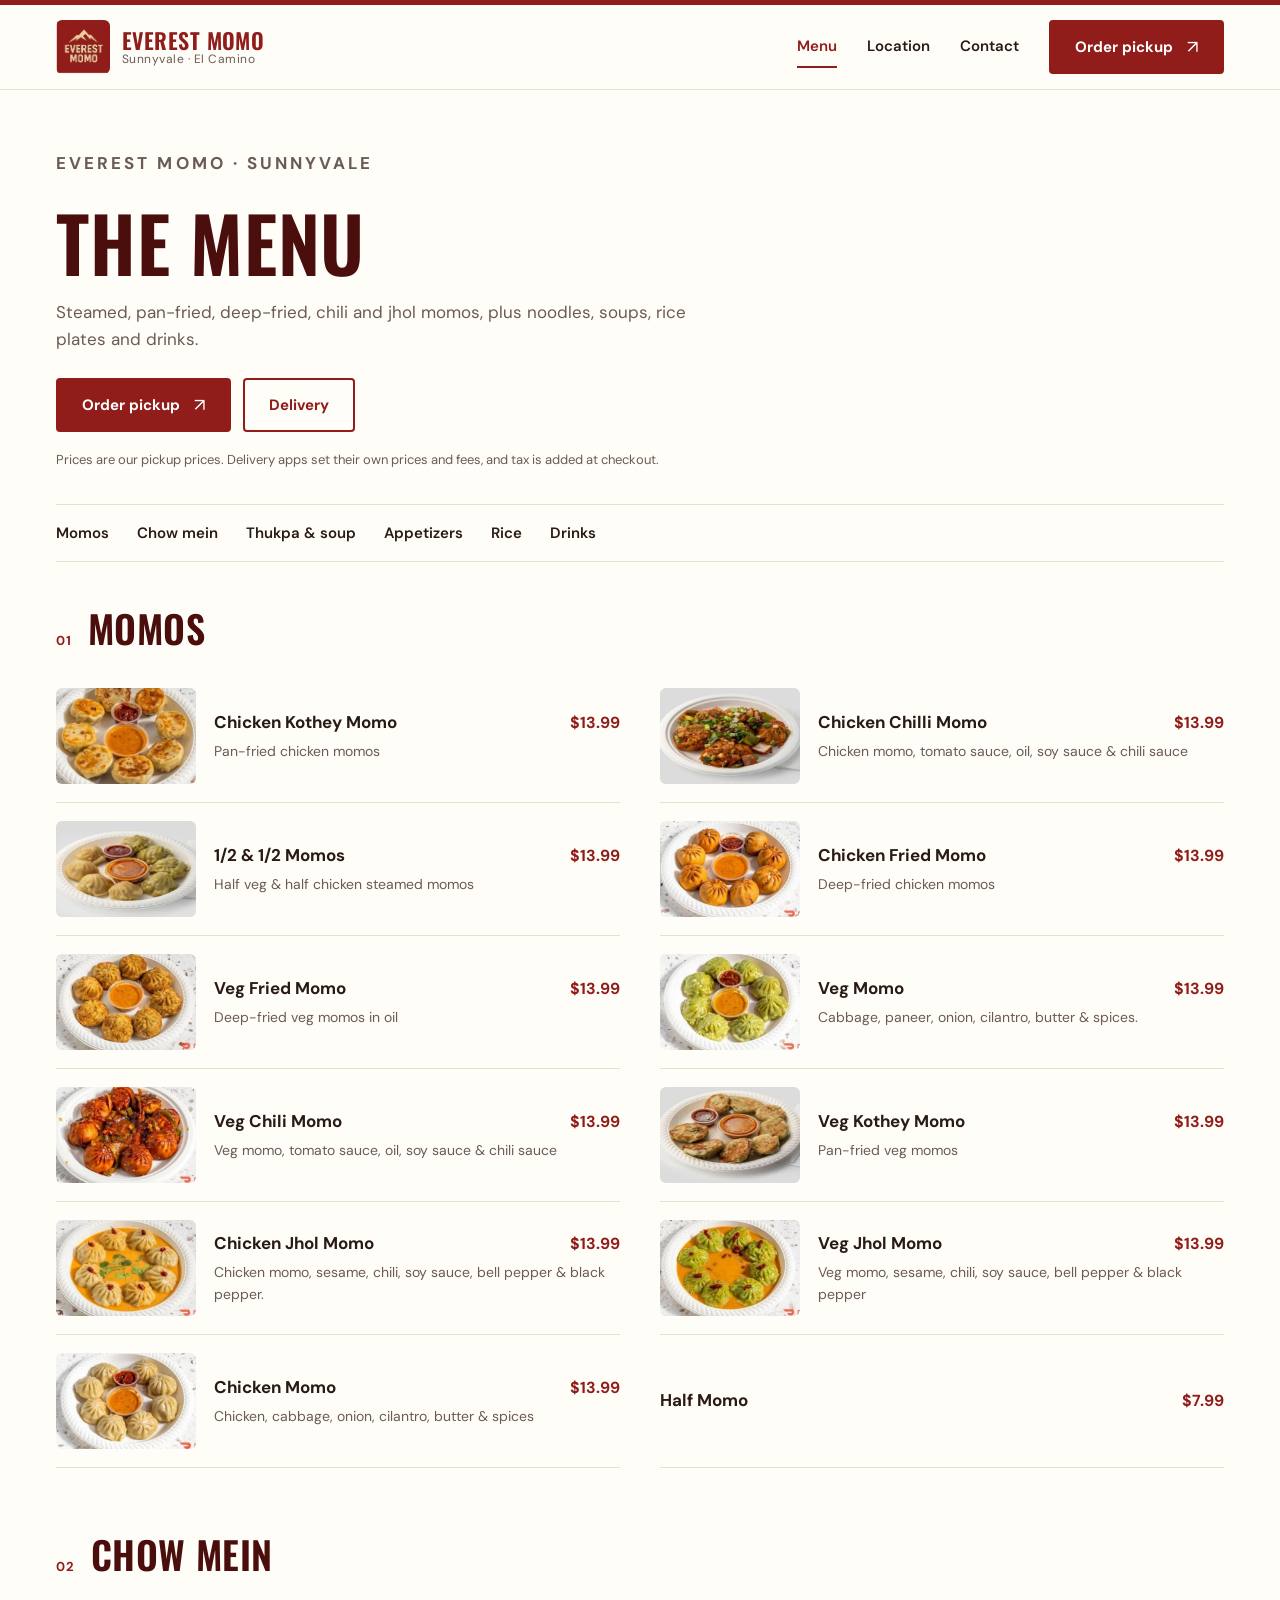
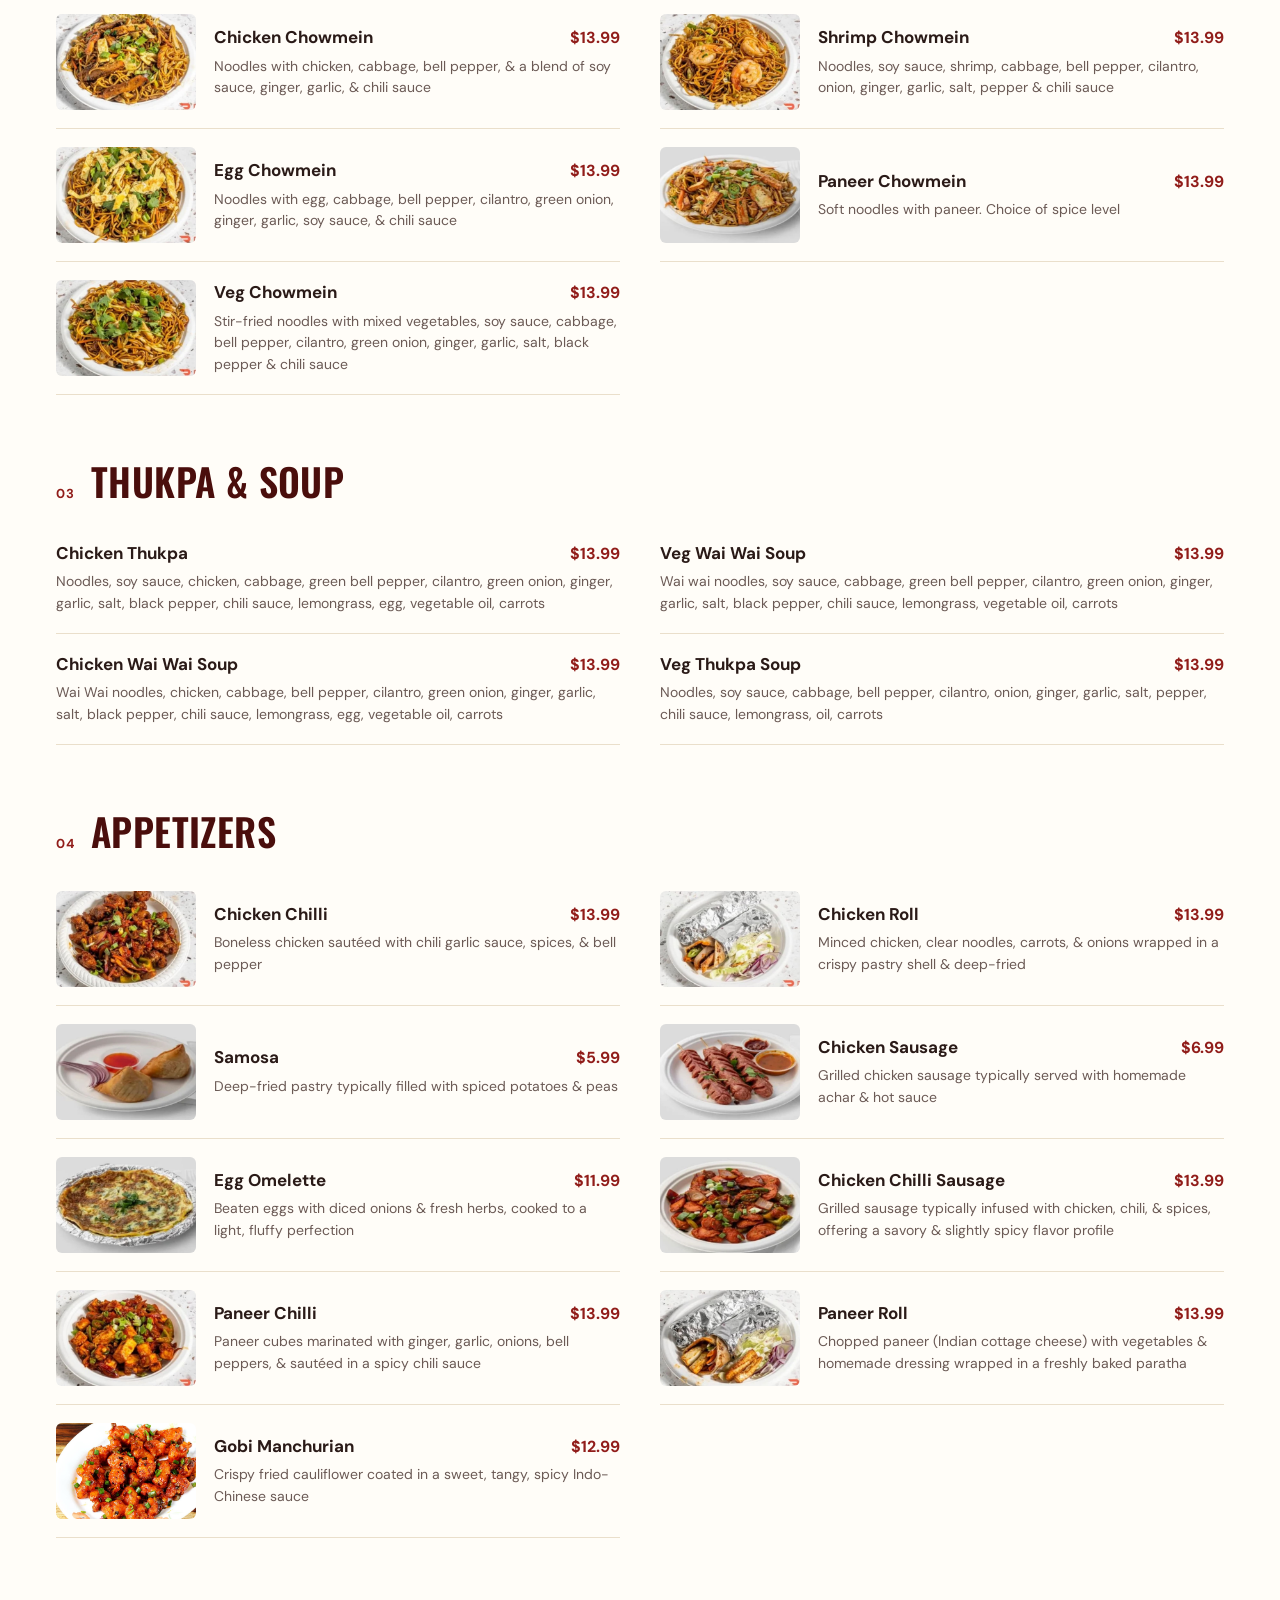
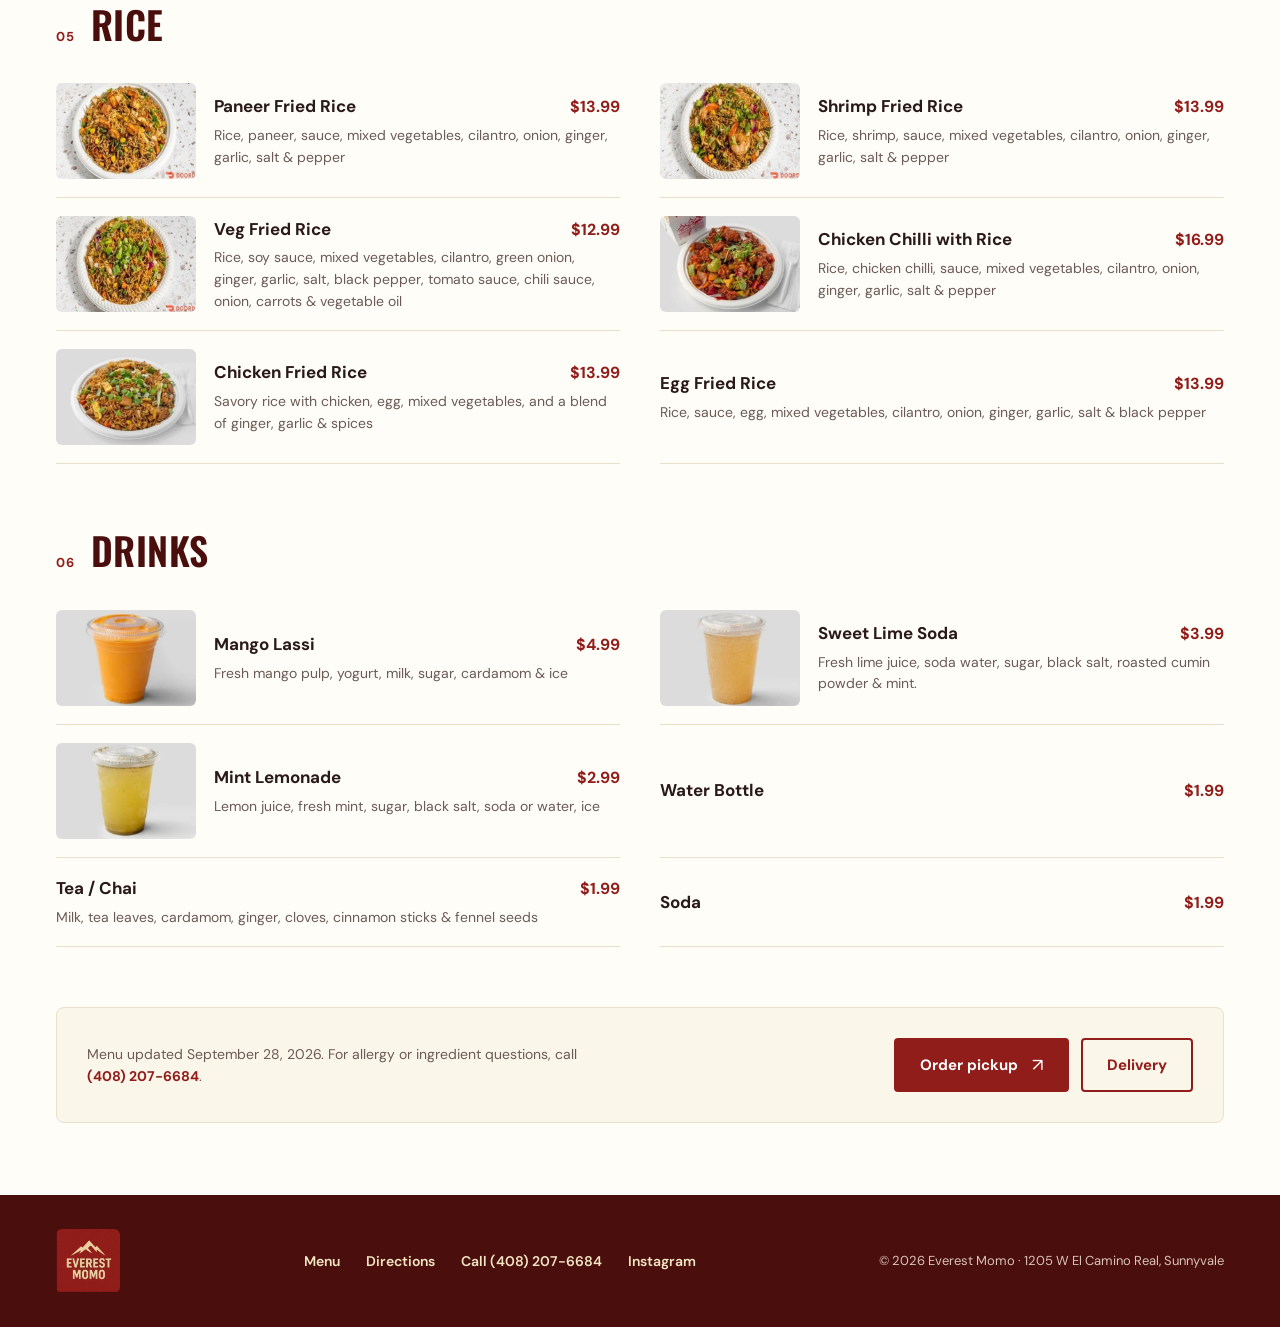
==== menu/index.html @ 026a1ffa "Everest Momo El Camino site preview Co-Authored-By: Claude Opus 5.5 <noreply@anthropic.com>" ====
<!DOCTYPE html><html lang="en"><head><meta charset="utf-8"><meta name="viewport" content="width=device-width, initial-scale=1">
<title>Menu | Everest Momo, Sunnyvale</title><meta name="description" content="Full Everest Momo menu with prices: momos, chow mein, thukpa, appetizers, rice plates and drinks. Order pickup online from our Sunnyvale food truck."><meta name="theme-color" content="#911d1a">
<link rel="icon" href="../assets/logo.png" type="image/png"><link rel="apple-touch-icon" href="../assets/logo.png">
<link rel="preconnect" href="https://fonts.googleapis.com"><link rel="preconnect" href="https://fonts.gstatic.com" crossorigin>
<link rel="stylesheet" href="https://fonts.googleapis.com/css2?family=DM+Sans:opsz,wght@9..40,400;9..40,500;9..40,600;9..40,700&family=Oswald:wght@500;600&display=swap">
<link rel="stylesheet" href="../styles.css">
<meta property="og:title" content="Menu | Everest Momo, Sunnyvale"><meta property="og:description" content="Full Everest Momo menu with prices: momos, chow mein, thukpa, appetizers, rice plates and drinks. Order pickup online from our Sunnyvale food truck."><meta property="og:type" content="website">
<script type="application/ld+json">{"@context": "https://schema.org", "@type": "Restaurant", "name": "Everest Momo", "image": "assets/truck.jpg", "logo": "assets/logo.png", "telephone": "+1-408-207-6684", "servesCuisine": ["Nepalese", "Indo-Chinese", "Indian"], "priceRange": "$10–20", "address": {"@type": "PostalAddress", "streetAddress": "1205 W El Camino Real", "addressLocality": "Sunnyvale", "addressRegion": "CA", "postalCode": "94087", "addressCountry": "US"}, "geo": {"@type": "GeoCoordinates", "latitude": 37.374473, "longitude": -122.0564154}, "openingHoursSpecification": {"@type": "OpeningHoursSpecification", "dayOfWeek": ["Monday", "Tuesday", "Wednesday", "Thursday", "Friday", "Saturday", "Sunday"], "opens": "11:30", "closes": "22:00"}, "hasMenu": "menu/", "sameAs": ["https://www.instagram.com/everestmomo1909/"], "potentialAction": {"@type": "OrderAction", "target": "https://o.spoton.com/BL-8ED3-028B-2F84", "deliveryMethod": "http://purl.org/goodrelations/v1#DeliveryModePickUp"}}</script></head>
<body><a class="skip-link" href="#main">Skip to content</a>
<header class="site-header"><div class="shell header-inner">
  <a class="brand" href="../index.html" aria-label="Everest Momo home"><img src="../assets/logo.png" alt="Everest Momo" width="230" height="230"><span class="brand-text"><strong>Everest Momo</strong><span>Sunnyvale · El Camino</span></span></a>
  <nav class="nav" aria-label="Main navigation">
    <a href="../menu/index.html" aria-current="page">Menu</a>
    <a class="nav-optional" href="../index.html#visit">Location</a>
    <a class="nav-optional" href="../index.html#contact">Contact</a>
    <a class="button header-order" href="https://o.spoton.com/BL-8ED3-028B-2F84" target="_blank" rel="noopener noreferrer">Order pickup<span class="arrow" aria-hidden="true">↗</span></a>
  </nav>
</div></header><main id="main" class="shell">
  <section class="menu-intro"><p class="eyebrow">Everest Momo · Sunnyvale</p><h1>The menu</h1>
    <p>Steamed, pan-fried, deep-fried, chili and jhol momos, plus noodles, soups, rice plates and drinks.</p>
    <div class="actions"><a class="button " href="https://o.spoton.com/BL-8ED3-028B-2F84" target="_blank" rel="noopener noreferrer">Order pickup<span class="arrow" aria-hidden="true">↗</span></a><button class="button button-outline" type="button" data-delivery aria-haspopup="dialog">Delivery</button></div>
    <p class="menu-pricing-note">Prices are our pickup prices. Delivery apps set their own prices and fees, and tax is added at checkout.</p></section>
  <nav class="menu-jump" aria-label="Menu categories"><a href="#momos">Momos</a><a href="#noodles">Chow mein</a><a href="#soups">Thukpa & soup</a><a href="#appetizers">Appetizers</a><a href="#rice">Rice</a><a href="#drinks">Drinks</a></nav>
  <section class="menu-section" id="momos" aria-labelledby="h-momos"><div class="menu-section-header"><span>01</span><h2 id="h-momos">Momos</h2></div><div class="menu-items"><article class="menu-item"><img class="menu-item-photo" src="../assets/menu/chicken-kothey-momo.jpg" alt="Chicken Kothey Momo" width="1000" height="600" loading="lazy"><div class="menu-item-copy"><div class="menu-item-top"><h3>Chicken Kothey Momo</h3><span class="menu-price">$13.99</span></div><p>Pan-fried chicken momos</p></div></article><article class="menu-item"><img class="menu-item-photo" src="../assets/menu/chicken-chilli-momo.jpg" alt="Chicken Chilli Momo" width="1000" height="600" loading="lazy"><div class="menu-item-copy"><div class="menu-item-top"><h3>Chicken Chilli Momo</h3><span class="menu-price">$13.99</span></div><p>Chicken momo, tomato sauce, oil, soy sauce &amp; chili sauce</p></div></article><article class="menu-item"><img class="menu-item-photo" src="../assets/menu/half-and-half-momos.jpg" alt="1/2 &amp; 1/2 Momos" width="1000" height="600" loading="lazy"><div class="menu-item-copy"><div class="menu-item-top"><h3>1/2 &amp; 1/2 Momos</h3><span class="menu-price">$13.99</span></div><p>Half veg &amp; half chicken steamed momos</p></div></article><article class="menu-item"><img class="menu-item-photo" src="../assets/menu/chicken-fried-momo.jpg" alt="Chicken Fried Momo" width="1000" height="600" loading="lazy"><div class="menu-item-copy"><div class="menu-item-top"><h3>Chicken Fried Momo</h3><span class="menu-price">$13.99</span></div><p>Deep-fried chicken momos</p></div></article><article class="menu-item"><img class="menu-item-photo" src="../assets/menu/veg-fried-momo.jpg" alt="Veg Fried Momo" width="1000" height="600" loading="lazy"><div class="menu-item-copy"><div class="menu-item-top"><h3>Veg Fried Momo</h3><span class="menu-price">$13.99</span></div><p>Deep-fried veg momos in oil</p></div></article><article class="menu-item"><img class="menu-item-photo" src="../assets/menu/veg-momo.jpg" alt="Veg Momo" width="1000" height="600" loading="lazy"><div class="menu-item-copy"><div class="menu-item-top"><h3>Veg Momo</h3><span class="menu-price">$13.99</span></div><p>Cabbage, paneer, onion, cilantro, butter &amp; spices.</p></div></article><article class="menu-item"><img class="menu-item-photo" src="../assets/menu/veg-chili-momo.jpg" alt="Veg Chili Momo" width="1000" height="600" loading="lazy"><div class="menu-item-copy"><div class="menu-item-top"><h3>Veg Chili Momo</h3><span class="menu-price">$13.99</span></div><p>Veg momo, tomato sauce, oil, soy sauce &amp; chili sauce</p></div></article><article class="menu-item"><img class="menu-item-photo" src="../assets/menu/veg-kothey-momo.jpg" alt="Veg Kothey Momo" width="1000" height="600" loading="lazy"><div class="menu-item-copy"><div class="menu-item-top"><h3>Veg Kothey Momo</h3><span class="menu-price">$13.99</span></div><p>Pan-fried veg momos</p></div></article><article class="menu-item"><img class="menu-item-photo" src="../assets/menu/chicken-jhol-momo.jpg" alt="Chicken Jhol Momo" width="1000" height="600" loading="lazy"><div class="menu-item-copy"><div class="menu-item-top"><h3>Chicken Jhol Momo</h3><span class="menu-price">$13.99</span></div><p>Chicken momo, sesame, chili, soy sauce, bell pepper &amp; black pepper.</p></div></article><article class="menu-item"><img class="menu-item-photo" src="../assets/menu/veg-jhol-momo.jpg" alt="Veg Jhol Momo" width="1000" height="600" loading="lazy"><div class="menu-item-copy"><div class="menu-item-top"><h3>Veg Jhol Momo</h3><span class="menu-price">$13.99</span></div><p>Veg momo, sesame, chili, soy sauce, bell pepper &amp; black pepper</p></div></article><article class="menu-item"><img class="menu-item-photo" src="../assets/menu/chicken-momo.jpg" alt="Chicken Momo" width="1000" height="600" loading="lazy"><div class="menu-item-copy"><div class="menu-item-top"><h3>Chicken Momo</h3><span class="menu-price">$13.99</span></div><p>Chicken, cabbage, onion, cilantro, butter &amp; spices</p></div></article><article class="menu-item no-photo"><div class="menu-item-copy"><div class="menu-item-top"><h3>Half Momo</h3><span class="menu-price">$7.99</span></div></div></article></div></section><section class="menu-section" id="noodles" aria-labelledby="h-noodles"><div class="menu-section-header"><span>02</span><h2 id="h-noodles">Chow mein</h2></div><div class="menu-items"><article class="menu-item"><img class="menu-item-photo" src="../assets/menu/chicken-chowmein.jpg" alt="Chicken Chowmein" width="1000" height="600" loading="lazy"><div class="menu-item-copy"><div class="menu-item-top"><h3>Chicken Chowmein</h3><span class="menu-price">$13.99</span></div><p>Noodles with chicken, cabbage, bell pepper, &amp; a blend of soy sauce, ginger, garlic, &amp; chili sauce</p></div></article><article class="menu-item"><img class="menu-item-photo" src="../assets/menu/shrimp-chowmein.jpg" alt="Shrimp Chowmein" width="1000" height="600" loading="lazy"><div class="menu-item-copy"><div class="menu-item-top"><h3>Shrimp Chowmein</h3><span class="menu-price">$13.99</span></div><p>Noodles, soy sauce, shrimp, cabbage, bell pepper, cilantro, onion, ginger, garlic, salt, pepper &amp; chili sauce</p></div></article><article class="menu-item"><img class="menu-item-photo" src="../assets/menu/egg-chowmein.jpg" alt="Egg Chowmein" width="1000" height="600" loading="lazy"><div class="menu-item-copy"><div class="menu-item-top"><h3>Egg Chowmein</h3><span class="menu-price">$13.99</span></div><p>Noodles with egg, cabbage, bell pepper, cilantro, green onion, ginger, garlic, soy sauce, &amp; chili sauce</p></div></article><article class="menu-item"><img class="menu-item-photo" src="../assets/menu/paneer-chowmein.jpg" alt="Paneer Chowmein" width="1000" height="600" loading="lazy"><div class="menu-item-copy"><div class="menu-item-top"><h3>Paneer Chowmein</h3><span class="menu-price">$13.99</span></div><p>Soft noodles with paneer. Choice of spice level</p></div></article><article class="menu-item"><img class="menu-item-photo" src="../assets/menu/veg-chowmein.jpg" alt="Veg Chowmein" width="1000" height="600" loading="lazy"><div class="menu-item-copy"><div class="menu-item-top"><h3>Veg Chowmein</h3><span class="menu-price">$13.99</span></div><p>Stir-fried noodles with mixed vegetables, soy sauce, cabbage, bell pepper, cilantro, green onion, ginger, garlic, salt, black pepper &amp; chili sauce</p></div></article></div></section><section class="menu-section" id="soups" aria-labelledby="h-soups"><div class="menu-section-header"><span>03</span><h2 id="h-soups">Thukpa & soup</h2></div><div class="menu-items"><article class="menu-item no-photo"><div class="menu-item-copy"><div class="menu-item-top"><h3>Chicken Thukpa</h3><span class="menu-price">$13.99</span></div><p>Noodles, soy sauce, chicken, cabbage, green bell pepper, cilantro, green onion, ginger, garlic, salt, black pepper, chili sauce, lemongrass, egg, vegetable oil, carrots</p></div></article><article class="menu-item no-photo"><div class="menu-item-copy"><div class="menu-item-top"><h3>Veg Wai Wai Soup</h3><span class="menu-price">$13.99</span></div><p>Wai wai noodles, soy sauce, cabbage, green bell pepper, cilantro, green onion, ginger, garlic, salt, black pepper, chili sauce, lemongrass, vegetable oil, carrots</p></div></article><article class="menu-item no-photo"><div class="menu-item-copy"><div class="menu-item-top"><h3>Chicken Wai Wai Soup</h3><span class="menu-price">$13.99</span></div><p>Wai Wai noodles, chicken, cabbage, bell pepper, cilantro, green onion, ginger, garlic, salt, black pepper, chili sauce, lemongrass, egg, vegetable oil, carrots</p></div></article><article class="menu-item no-photo"><div class="menu-item-copy"><div class="menu-item-top"><h3>Veg Thukpa Soup</h3><span class="menu-price">$13.99</span></div><p>Noodles, soy sauce, cabbage, bell pepper, cilantro, onion, ginger, garlic, salt, pepper, chili sauce, lemongrass, oil, carrots</p></div></article></div></section><section class="menu-section" id="appetizers" aria-labelledby="h-appetizers"><div class="menu-section-header"><span>04</span><h2 id="h-appetizers">Appetizers</h2></div><div class="menu-items"><article class="menu-item"><img class="menu-item-photo" src="../assets/menu/chicken-chilli.jpg" alt="Chicken Chilli" width="1000" height="600" loading="lazy"><div class="menu-item-copy"><div class="menu-item-top"><h3>Chicken Chilli</h3><span class="menu-price">$13.99</span></div><p>Boneless chicken sautéed with chili garlic sauce, spices, &amp; bell pepper</p></div></article><article class="menu-item"><img class="menu-item-photo" src="../assets/menu/chicken-roll.jpg" alt="Chicken Roll" width="1000" height="600" loading="lazy"><div class="menu-item-copy"><div class="menu-item-top"><h3>Chicken Roll</h3><span class="menu-price">$13.99</span></div><p>Minced chicken, clear noodles, carrots, &amp; onions wrapped in a crispy pastry shell &amp; deep-fried</p></div></article><article class="menu-item"><img class="menu-item-photo" src="../assets/menu/samosa.jpg" alt="Samosa" width="1000" height="600" loading="lazy"><div class="menu-item-copy"><div class="menu-item-top"><h3>Samosa</h3><span class="menu-price">$5.99</span></div><p>Deep-fried pastry typically filled with spiced potatoes &amp; peas</p></div></article><article class="menu-item"><img class="menu-item-photo" src="../assets/menu/chicken-sausage.jpg" alt="Chicken Sausage" width="1000" height="600" loading="lazy"><div class="menu-item-copy"><div class="menu-item-top"><h3>Chicken Sausage</h3><span class="menu-price">$6.99</span></div><p>Grilled chicken sausage typically served with homemade achar &amp; hot sauce</p></div></article><article class="menu-item"><img class="menu-item-photo" src="../assets/menu/egg-omelette.jpg" alt="Egg Omelette" width="1000" height="600" loading="lazy"><div class="menu-item-copy"><div class="menu-item-top"><h3>Egg Omelette</h3><span class="menu-price">$11.99</span></div><p>Beaten eggs with diced onions &amp; fresh herbs, cooked to a light, fluffy perfection</p></div></article><article class="menu-item"><img class="menu-item-photo" src="../assets/menu/chicken-chilli-sausage.jpg" alt="Chicken Chilli Sausage" width="1000" height="600" loading="lazy"><div class="menu-item-copy"><div class="menu-item-top"><h3>Chicken Chilli Sausage</h3><span class="menu-price">$13.99</span></div><p>Grilled sausage typically infused with chicken, chili, &amp; spices, offering a savory &amp; slightly spicy flavor profile</p></div></article><article class="menu-item"><img class="menu-item-photo" src="../assets/menu/paneer-chilli.jpg" alt="Paneer Chilli" width="1000" height="600" loading="lazy"><div class="menu-item-copy"><div class="menu-item-top"><h3>Paneer Chilli</h3><span class="menu-price">$13.99</span></div><p>Paneer cubes marinated with ginger, garlic, onions, bell peppers, &amp; sautéed in a spicy chili sauce</p></div></article><article class="menu-item"><img class="menu-item-photo" src="../assets/menu/paneer-roll.jpg" alt="Paneer Roll" width="1000" height="600" loading="lazy"><div class="menu-item-copy"><div class="menu-item-top"><h3>Paneer Roll</h3><span class="menu-price">$13.99</span></div><p>Chopped paneer (Indian cottage cheese) with vegetables &amp; homemade dressing wrapped in a freshly baked paratha</p></div></article><article class="menu-item"><img class="menu-item-photo" src="../assets/menu/gobi-manchurian.jpg" alt="Gobi Manchurian" width="1000" height="600" loading="lazy"><div class="menu-item-copy"><div class="menu-item-top"><h3>Gobi Manchurian</h3><span class="menu-price">$12.99</span></div><p>Crispy fried cauliflower coated in a sweet, tangy, spicy Indo-Chinese sauce</p></div></article></div></section><section class="menu-section" id="rice" aria-labelledby="h-rice"><div class="menu-section-header"><span>05</span><h2 id="h-rice">Rice</h2></div><div class="menu-items"><article class="menu-item"><img class="menu-item-photo" src="../assets/menu/paneer-fried-rice.jpg" alt="Paneer Fried Rice" width="1000" height="600" loading="lazy"><div class="menu-item-copy"><div class="menu-item-top"><h3>Paneer Fried Rice</h3><span class="menu-price">$13.99</span></div><p>Rice, paneer, sauce, mixed vegetables, cilantro, onion, ginger, garlic, salt &amp; pepper</p></div></article><article class="menu-item"><img class="menu-item-photo" src="../assets/menu/shrimp-fried-rice.jpg" alt="Shrimp Fried Rice" width="1000" height="600" loading="lazy"><div class="menu-item-copy"><div class="menu-item-top"><h3>Shrimp Fried Rice</h3><span class="menu-price">$13.99</span></div><p>Rice, shrimp, sauce, mixed vegetables, cilantro, onion, ginger, garlic, salt &amp; pepper</p></div></article><article class="menu-item"><img class="menu-item-photo" src="../assets/menu/veg-fried-rice.jpg" alt="Veg Fried Rice" width="1000" height="600" loading="lazy"><div class="menu-item-copy"><div class="menu-item-top"><h3>Veg Fried Rice</h3><span class="menu-price">$12.99</span></div><p>Rice, soy sauce, mixed vegetables, cilantro, green onion, ginger, garlic, salt, black pepper, tomato sauce, chili sauce, onion, carrots &amp; vegetable oil</p></div></article><article class="menu-item"><img class="menu-item-photo" src="../assets/menu/chicken-chilli-with-rice.jpg" alt="Chicken Chilli with Rice" width="1000" height="600" loading="lazy"><div class="menu-item-copy"><div class="menu-item-top"><h3>Chicken Chilli with Rice</h3><span class="menu-price">$16.99</span></div><p>Rice, chicken chilli, sauce, mixed vegetables, cilantro, onion, ginger, garlic, salt &amp; pepper</p></div></article><article class="menu-item"><img class="menu-item-photo" src="../assets/menu/chicken-fried-rice.jpg" alt="Chicken Fried Rice" width="1000" height="600" loading="lazy"><div class="menu-item-copy"><div class="menu-item-top"><h3>Chicken Fried Rice</h3><span class="menu-price">$13.99</span></div><p>Savory rice with chicken, egg, mixed vegetables, and a blend of ginger, garlic &amp; spices</p></div></article><article class="menu-item no-photo"><div class="menu-item-copy"><div class="menu-item-top"><h3>Egg Fried Rice</h3><span class="menu-price">$13.99</span></div><p>Rice, sauce, egg, mixed vegetables, cilantro, onion, ginger, garlic, salt &amp; black pepper</p></div></article></div></section><section class="menu-section" id="drinks" aria-labelledby="h-drinks"><div class="menu-section-header"><span>06</span><h2 id="h-drinks">Drinks</h2></div><div class="menu-items"><article class="menu-item"><img class="menu-item-photo" src="../assets/menu/mango-lassi.jpg" alt="Mango Lassi" width="1000" height="600" loading="lazy"><div class="menu-item-copy"><div class="menu-item-top"><h3>Mango Lassi</h3><span class="menu-price">$4.99</span></div><p>Fresh mango pulp, yogurt, milk, sugar, cardamom &amp; ice</p></div></article><article class="menu-item"><img class="menu-item-photo" src="../assets/menu/sweet-lime-soda.jpg" alt="Sweet Lime Soda" width="1000" height="600" loading="lazy"><div class="menu-item-copy"><div class="menu-item-top"><h3>Sweet Lime Soda</h3><span class="menu-price">$3.99</span></div><p>Fresh lime juice, soda water, sugar, black salt, roasted cumin powder &amp; mint.</p></div></article><article class="menu-item"><img class="menu-item-photo" src="../assets/menu/mint-lemonade.jpg" alt="Mint Lemonade" width="1000" height="600" loading="lazy"><div class="menu-item-copy"><div class="menu-item-top"><h3>Mint Lemonade</h3><span class="menu-price">$2.99</span></div><p>Lemon juice, fresh mint, sugar, black salt, soda or water, ice</p></div></article><article class="menu-item no-photo"><div class="menu-item-copy"><div class="menu-item-top"><h3>Water Bottle</h3><span class="menu-price">$1.99</span></div></div></article><article class="menu-item no-photo"><div class="menu-item-copy"><div class="menu-item-top"><h3>Tea / Chai</h3><span class="menu-price">$1.99</span></div><p>Milk, tea leaves, cardamom, ginger, cloves, cinnamon sticks &amp; fennel seeds</p></div></article><article class="menu-item no-photo"><div class="menu-item-copy"><div class="menu-item-top"><h3>Soda</h3><span class="menu-price">$1.99</span></div></div></article></div></section>
  <div class="menu-bottom"><p>Menu updated September 28, 2026. For allergy or ingredient questions, call <a href="tel:+14082076684">(408) 207-6684</a>.</p><div class="actions"><a class="button " href="https://o.spoton.com/BL-8ED3-028B-2F84" target="_blank" rel="noopener noreferrer">Order pickup<span class="arrow" aria-hidden="true">↗</span></a><button class="button button-outline" type="button" data-delivery aria-haspopup="dialog">Delivery</button></div></div>
</main><footer class="footer"><div class="shell footer-inner">
  <a class="brand brand-footer" href="../index.html" aria-label="Everest Momo home"><img src="../assets/logo.png" alt="Everest Momo" width="230" height="230"></a>
  <nav class="footer-links" aria-label="Footer"><a href="../menu/index.html">Menu</a><a href="https://www.google.com/maps/search/?api=1&query=Everest+Momo&query_place_id=ChIJZ9e7FVi3j4ARCI8jGyMKC14" target="_blank" rel="noopener noreferrer">Directions</a><a href="tel:+14082076684">Call (408) 207-6684</a><a href="https://www.instagram.com/everestmomo1909/" target="_blank" rel="noopener noreferrer">Instagram</a></nav>
  <p>© 2026 Everest Momo · 1205 W El Camino Real, Sunnyvale</p>
</div></footer>
<dialog class="modal" id="delivery-dialog" aria-labelledby="delivery-title" aria-describedby="delivery-description">
  <button class="modal-close" data-close type="button" aria-label="Close delivery options">×</button>
  <p class="eyebrow">Everest Momo · Sunnyvale</p><h2 id="delivery-title">Get it delivered</h2>
  <p id="delivery-description">Choose a delivery app. Delivery area, fees, and prices are set by each app.</p>
  <a class="provider uber" href="https://www.ubereats.com/store/everest-momo-w-el-camino-real-sunnyvale-1205-w-el-camino-real/ZWgvqTUqWvi0kQ3XsI27Cw" target="_blank" rel="noopener noreferrer" aria-label="Order Everest Momo on Uber Eats, opens in a new tab"><span>Uber <span class="eats">Eats</span></span><span class="arrow" aria-hidden="true">↗</span></a>
  <a class="provider doordash" href="https://www.doordash.com/store/everest-momo-sunnyvale-34763419/" target="_blank" rel="noopener noreferrer" aria-label="Order Everest Momo on DoorDash, opens in a new tab"><span>DoorDash</span><span class="arrow" aria-hidden="true">↗</span></a>
  <a class="provider grubhub" href="https://www.grubhub.com/restaurant/everest-momo-1205-w-el-camino-real-sunnyvale/12244016" target="_blank" rel="noopener noreferrer" aria-label="Order Everest Momo on Grubhub, opens in a new tab"><span>Grubhub</span><span class="arrow" aria-hidden="true">↗</span></a>
  <p class="modal-note">Picking up? <a href="https://o.spoton.com/BL-8ED3-028B-2F84" target="_blank" rel="noopener noreferrer">Order pickup directly from us</a>. It's ready in about 15–25 minutes.</p>
</dialog>
<noscript><p class="nojs-order">Delivery: <a href="https://www.ubereats.com/store/everest-momo-w-el-camino-real-sunnyvale-1205-w-el-camino-real/ZWgvqTUqWvi0kQ3XsI27Cw">Uber Eats</a> · <a href="https://www.doordash.com/store/everest-momo-sunnyvale-34763419/">DoorDash</a> · <a href="https://www.grubhub.com/restaurant/everest-momo-1205-w-el-camino-real-sunnyvale/12244016">Grubhub</a></p></noscript>
<script src="../site.js" defer></script></body></html>
---- styles.css ----
/* Everest Momo — palette taken from the red truck and its cream mountain logo. */
:root{
  --red:#911d1a;--red-dark:#6e1512;--red-deep:#4a0e0c;
  --cream:#f3e7c4;--cream-soft:#fbf6ea;--paper:#fffdf8;
  --ink:#2a1a17;--muted:#6b5a55;--line:#eadfcb;
  --display:'Oswald','Arial Narrow',Impact,sans-serif;--body:'DM Sans',Arial,sans-serif;
  color-scheme:light
}
*{box-sizing:border-box}
html{scroll-behavior:smooth;scroll-padding-top:100px}
body{margin:0;background:var(--paper);color:var(--ink);font-family:var(--body);font-size:16px;line-height:1.6;-webkit-font-smoothing:antialiased}
a{color:inherit;text-decoration:none}
button{font:inherit;cursor:pointer}
img{display:block;max-width:100%}
a:focus-visible,button:focus-visible{outline:3px solid #e0a526;outline-offset:4px}
::selection{background:var(--cream);color:var(--red-deep)}
.skip-link{position:fixed;left:16px;top:-100px;z-index:100;background:var(--paper);padding:12px}
.skip-link:focus{top:12px}
.shell{max-width:1280px;margin:0 auto;padding:0 56px}
h1,h2,h3{font-family:var(--display);font-weight:600;text-transform:uppercase;letter-spacing:.01em;line-height:1.08;margin:0}
h2{font-size:clamp(32px,3.4vw,46px)}
.eyebrow{font-family:var(--body);text-transform:uppercase;font-size:12px;font-weight:700;letter-spacing:.18em;color:var(--red);margin:0 0 14px}
.arrow{font-size:18px;font-weight:400;line-height:1}

/* Header */
.site-header{position:sticky;top:0;z-index:20;background:rgba(255,253,248,.97);backdrop-filter:blur(6px);border-top:5px solid var(--red);border-bottom:1px solid var(--line)}
.header-inner{height:84px;display:flex;align-items:center;justify-content:space-between;gap:24px}
.brand{display:flex;align-items:center;gap:12px;flex-shrink:0}
.brand img{width:54px;height:54px;border-radius:6px}
.brand-text{display:flex;flex-direction:column;line-height:1.1}
.brand-text strong{font-family:var(--display);font-size:22px;font-weight:600;text-transform:uppercase;color:var(--red);letter-spacing:.02em}
.brand-text span{font-size:12px;color:var(--muted);letter-spacing:.04em}
.nav{display:flex;align-items:center;gap:30px;font-size:15px;font-weight:600}
.nav a:not(.button){padding:8px 0;border-bottom:2px solid transparent}
.nav a:not(.button):hover,.nav a[aria-current=page]{color:var(--red);border-color:var(--red)}

/* Buttons */
.button{display:inline-flex;align-items:center;justify-content:center;gap:14px;min-height:50px;padding:13px 24px;border:2px solid var(--red);border-radius:4px;background:var(--red);color:#fff;font-size:15px;font-weight:700;white-space:nowrap;transition:background .2s,color .2s,transform .2s}
.button:hover{background:var(--red-dark);border-color:var(--red-dark);transform:translateY(-1px)}
.button-outline{background:transparent;color:var(--red)}
.button-outline:hover{background:var(--red);color:#fff}
.button-light{background:var(--cream);border-color:var(--cream);color:var(--red-deep)}
.button-light:hover{background:#fff;border-color:#fff;color:var(--red-deep)}
.button-ghost-light{background:transparent;border-color:var(--cream);color:var(--cream)}
.button-ghost-light:hover{background:var(--cream);border-color:var(--cream);color:var(--red-deep)}
.actions{display:flex;flex-wrap:wrap;gap:12px}
.text-link{display:inline-flex;align-items:center;gap:12px;font-size:15px;font-weight:700;color:var(--red);border-bottom:2px solid var(--red);padding-bottom:4px;white-space:nowrap}

/* Hero */
.hero{display:grid;grid-template-columns:1fr 1.25fr;gap:56px;align-items:center;padding-top:56px;padding-bottom:64px}
.hero h1{font-size:clamp(40px,4.6vw,64px);color:var(--red-deep);margin-bottom:22px}
.intro{color:var(--muted);font-size:17px;line-height:1.75;max-width:520px;margin:0 0 16px}
.hero .actions{margin-top:28px}
.hero-meta{display:flex;flex-wrap:wrap;gap:8px 22px;margin:26px 0 0;font-size:14px;font-weight:600;color:var(--ink)}
.hero-meta span{display:inline-flex;align-items:center;gap:8px}
.hero-meta span:before{content:'';width:8px;height:8px;border-radius:50%;background:var(--red)}
.hero-truck{margin:0;min-width:0}
.hero-truck img{width:100%;height:auto;border-radius:10px;box-shadow:14px 14px 0 var(--cream)}
.hero-truck figcaption{font-size:13px;color:var(--muted);padding-top:22px}

.ribbon{background:var(--red);color:var(--cream);display:flex;justify-content:center;align-items:center;flex-wrap:wrap;gap:14px 34px;padding:18px 24px;font-family:var(--display);font-size:18px;font-weight:500;text-transform:uppercase;letter-spacing:.14em}
.ribbon .separator{font-size:11px;opacity:.7}

/* Favorites */
.section{padding-top:84px;padding-bottom:84px}
.section-head{display:flex;justify-content:space-between;align-items:end;gap:24px;margin-bottom:36px}
.dish-grid{display:grid;grid-template-columns:repeat(3,1fr);gap:36px 28px}
.dish-photo{aspect-ratio:5/3;overflow:hidden;border-radius:8px;background:var(--cream-soft)}
.dish-photo img{width:100%;height:100%;object-fit:cover;transition:transform .4s}
.dish:hover .dish-photo img{transform:scale(1.04)}
.dish h3{font-size:24px;color:var(--red-deep);margin:18px 0 6px}
.dish p{margin:0;color:var(--muted);font-size:15px;line-height:1.65}

/* Order band */
.order-band{background:var(--red);color:var(--cream);background-image:linear-gradient(135deg,var(--red) 0%,var(--red-dark) 100%)}
.order-band-inner{display:grid;grid-template-columns:1fr 1.4fr;gap:56px;align-items:center;padding-top:72px;padding-bottom:72px}
.order-band .eyebrow{color:var(--cream);opacity:.85}
.order-band h2{color:#fff}
.order-options{display:grid;grid-template-columns:1fr 1fr;gap:20px}
.order-option{border:1px solid rgba(243,231,196,.35);border-radius:8px;padding:28px}
.order-option h3{font-size:26px;color:#fff;margin-bottom:8px}
.order-option p{margin:0 0 22px;color:#f1dfd8;font-size:15px}

/* Visit */
.visit{display:grid;grid-template-columns:repeat(3,1fr);gap:48px}
.visit h2{font-size:30px;color:var(--red-deep);margin-bottom:18px}
.visit p{color:var(--muted);margin:0 0 18px}
.visit address{font-style:normal;font-size:20px;line-height:1.55;margin-bottom:14px}
.hours{font-size:20px;color:var(--ink)!important;line-height:1.55}
.contact-phone{display:inline-block;font-size:24px;font-weight:700;color:var(--red);margin-bottom:18px}
.social{margin-top:4px!important}

/* Footer */
.footer{background:var(--red-deep);color:var(--cream);padding:34px 0}
.footer-inner{display:flex;align-items:center;justify-content:space-between;gap:24px;flex-wrap:wrap}
.brand-footer img{width:64px;height:64px}
.footer-links{display:flex;flex-wrap:wrap;gap:10px 26px;font-size:14px;font-weight:600}
.footer-links a:hover{color:#fff;text-decoration:underline}
.footer p{margin:0;font-size:13px;color:#d9c3b8}

/* Menu page */
.menu-intro{padding-top:60px;padding-bottom:34px}
.menu-intro h1{font-size:clamp(46px,6vw,76px);color:var(--red-deep);margin-bottom:16px}
.menu-intro>p{color:var(--muted);font-size:17px;max-width:640px;margin:0 0 24px}
.menu-intro .menu-pricing-note{font-size:13px;margin:18px 0 0}
.menu-jump{position:sticky;top:89px;z-index:10;background:var(--paper);display:flex;gap:28px;padding:16px 0;border-top:1px solid var(--line);border-bottom:1px solid var(--line);font-size:15px;font-weight:600;overflow-x:auto;scrollbar-width:none}
.menu-jump a{white-space:nowrap}
.menu-jump a:hover{color:var(--red)}
.menu-section{padding:46px 0 20px}
.menu-section-header{display:flex;gap:16px;align-items:baseline;margin-bottom:18px}
.menu-section-header span{font-size:13px;font-weight:700;color:var(--red);letter-spacing:.08em}
.menu-section h2{font-size:38px;color:var(--red-deep)}
.menu-items{display:grid;grid-template-columns:1fr 1fr;column-gap:40px}
.menu-item{display:flex;align-items:center;gap:18px;padding:18px 0;border-bottom:1px solid var(--line);min-height:132px}
.menu-item.no-photo{min-height:0}
.menu-item-photo{width:140px;height:96px;object-fit:cover;border-radius:6px;flex-shrink:0;background:var(--cream-soft)}
.menu-item-copy{flex:1;min-width:0}
.menu-item-top{display:flex;justify-content:space-between;align-items:baseline;gap:14px}
.menu-item h3{font-family:var(--body);text-transform:none;letter-spacing:0;font-size:17px;font-weight:700;line-height:1.35}
.menu-price{font-weight:700;color:var(--red);white-space:nowrap}
.menu-item p{margin:5px 0 0;font-size:14px;line-height:1.55;color:var(--muted)}
.menu-bottom{display:flex;justify-content:space-between;align-items:center;gap:24px;background:var(--cream-soft);border:1px solid var(--line);border-radius:8px;padding:30px;margin:40px 0 72px}
.menu-bottom p{margin:0;color:var(--muted);font-size:14px;max-width:520px}
.menu-bottom a:not(.button){color:var(--red);font-weight:700}

/* Delivery dialog */
.modal{width:min(480px,calc(100% - 32px));border:0;border-radius:10px;padding:40px;background:var(--paper);color:var(--ink);box-shadow:0 25px 90px #0006}
.modal::backdrop{background:rgba(42,26,23,.6);backdrop-filter:blur(3px)}
.modal h2{font-size:36px;color:var(--red-deep);margin-bottom:10px}
.modal p{color:var(--muted);font-size:15px;margin:0 0 20px}
.modal-close{position:absolute;right:14px;top:10px;width:40px;height:40px;border:0;background:none;font-size:30px;line-height:1;color:var(--muted)}
.provider{display:flex;align-items:center;justify-content:space-between;min-height:64px;margin-top:10px;padding:16px 22px;border-radius:6px;font-size:20px;font-weight:700;color:#fff;transition:transform .2s}
.provider:hover{transform:translateY(-2px)}
.uber{background:#141414}.uber .eats{color:#06c167}
.doordash{background:#eb1700}
.grubhub{background:#ff8000;color:#1a1a1a}
.modal .modal-note{font-size:14px;margin:22px 0 0}
.modal-note a{color:var(--red);font-weight:700;text-decoration:underline;text-underline-offset:3px}
.nojs-order{text-align:center;margin:12px}

@media (max-width:1050px){
  .shell{padding:0 32px}
  .hero{grid-template-columns:1fr;gap:40px}
  .hero-copy{max-width:680px}
  .dish-grid{grid-template-columns:repeat(2,1fr)}
  .order-band-inner{grid-template-columns:1fr;gap:32px}
  .visit{gap:32px}
  .nav{gap:22px}
}
@media (max-width:760px){
  .shell{padding:0 16px}
  html{scroll-padding-top:80px}
  .header-inner{height:70px;gap:12px}
  .brand img{width:44px;height:44px}
  .brand-text strong{font-size:18px}
  .brand-text span{display:none}
  .nav{gap:16px;font-size:14px}
  .nav-optional{display:none}
  .header-order{min-height:42px;padding:9px 14px;font-size:14px;gap:8px}
  .hero{padding-top:32px;padding-bottom:44px}
  .hero h1{font-size:40px}
  .intro{font-size:16px}
  .hero .actions .button{flex:1 1 150px}
  .hero-truck img{box-shadow:8px 8px 0 var(--cream)}
  .ribbon{font-size:14px;gap:10px 16px;letter-spacing:.1em}
  .section{padding-top:56px;padding-bottom:56px}
  .section-head{flex-direction:column;align-items:flex-start;gap:14px}
  .dish-grid{grid-template-columns:1fr;gap:26px}
  .dish{display:grid;grid-template-columns:130px 1fr;gap:4px 16px;align-items:start}
  .dish-photo{grid-row:span 2;aspect-ratio:1}
  .dish h3{font-size:20px;margin:4px 0 0}
  .dish p{font-size:14px}
  .order-band-inner{padding-top:52px;padding-bottom:52px}
  .order-options{grid-template-columns:1fr}
  .order-option{padding:22px}
  .order-option .button{width:100%}
  .visit{grid-template-columns:1fr;gap:28px}
  .visit>div+div{border-top:1px solid var(--line);padding-top:28px}
  .footer-inner{flex-direction:column;align-items:flex-start}
  .menu-intro{padding-top:36px}
  .menu-intro .actions .button{flex:1 1 150px}
  .menu-jump{top:75px;gap:22px;font-size:14px}
  .menu-items{grid-template-columns:1fr}
  .menu-item{gap:14px;min-height:112px}
  .menu-item-photo{width:104px;height:84px}
  .menu-item h3{font-size:16px}
  .menu-item p{font-size:13px}
  .menu-bottom{flex-direction:column;align-items:flex-start;padding:22px}
  .modal{padding:32px 20px 24px}
}
@media (max-width:380px){
  .brand-text{display:none}
  .menu-item-photo{width:88px;height:76px}
  .menu-item-top{flex-direction:column;gap:2px}
}
@media (prefers-reduced-motion:reduce){html{scroll-behavior:auto}*,*:before,*:after{transition:none!important}}
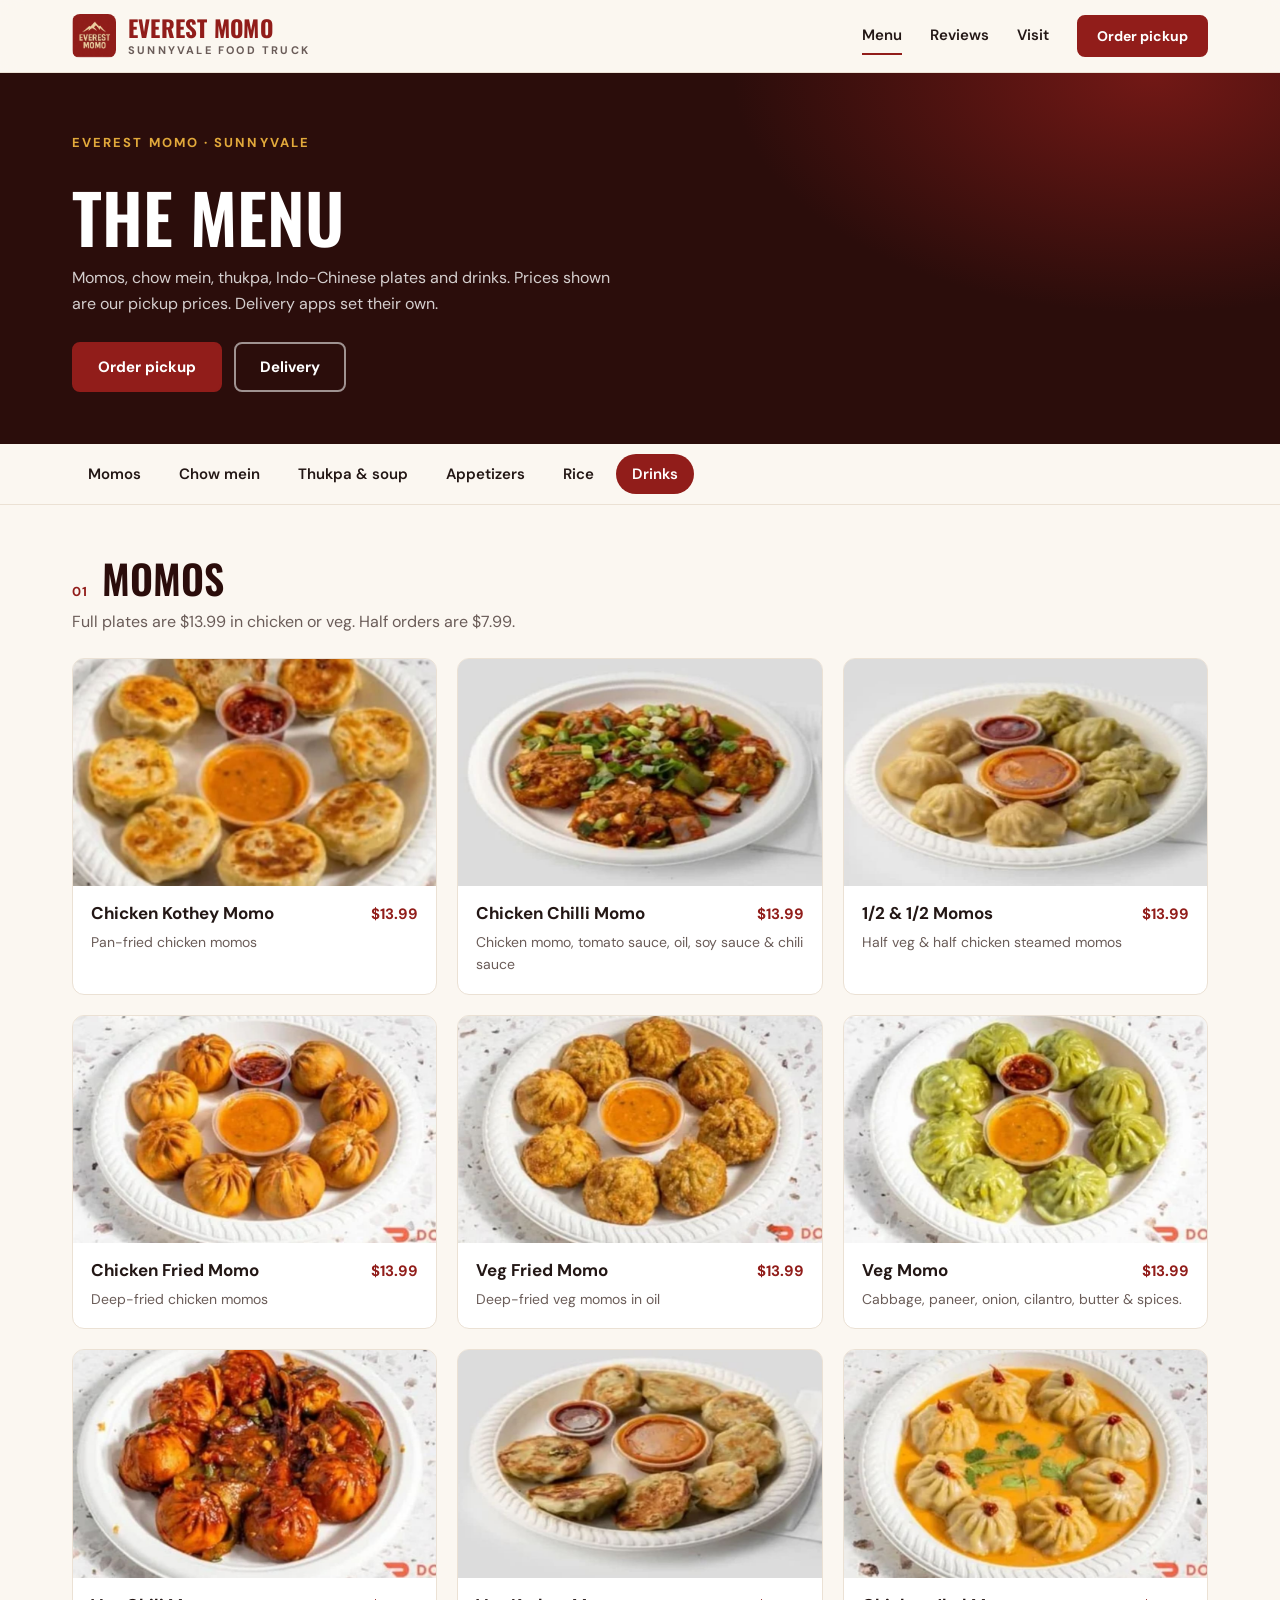
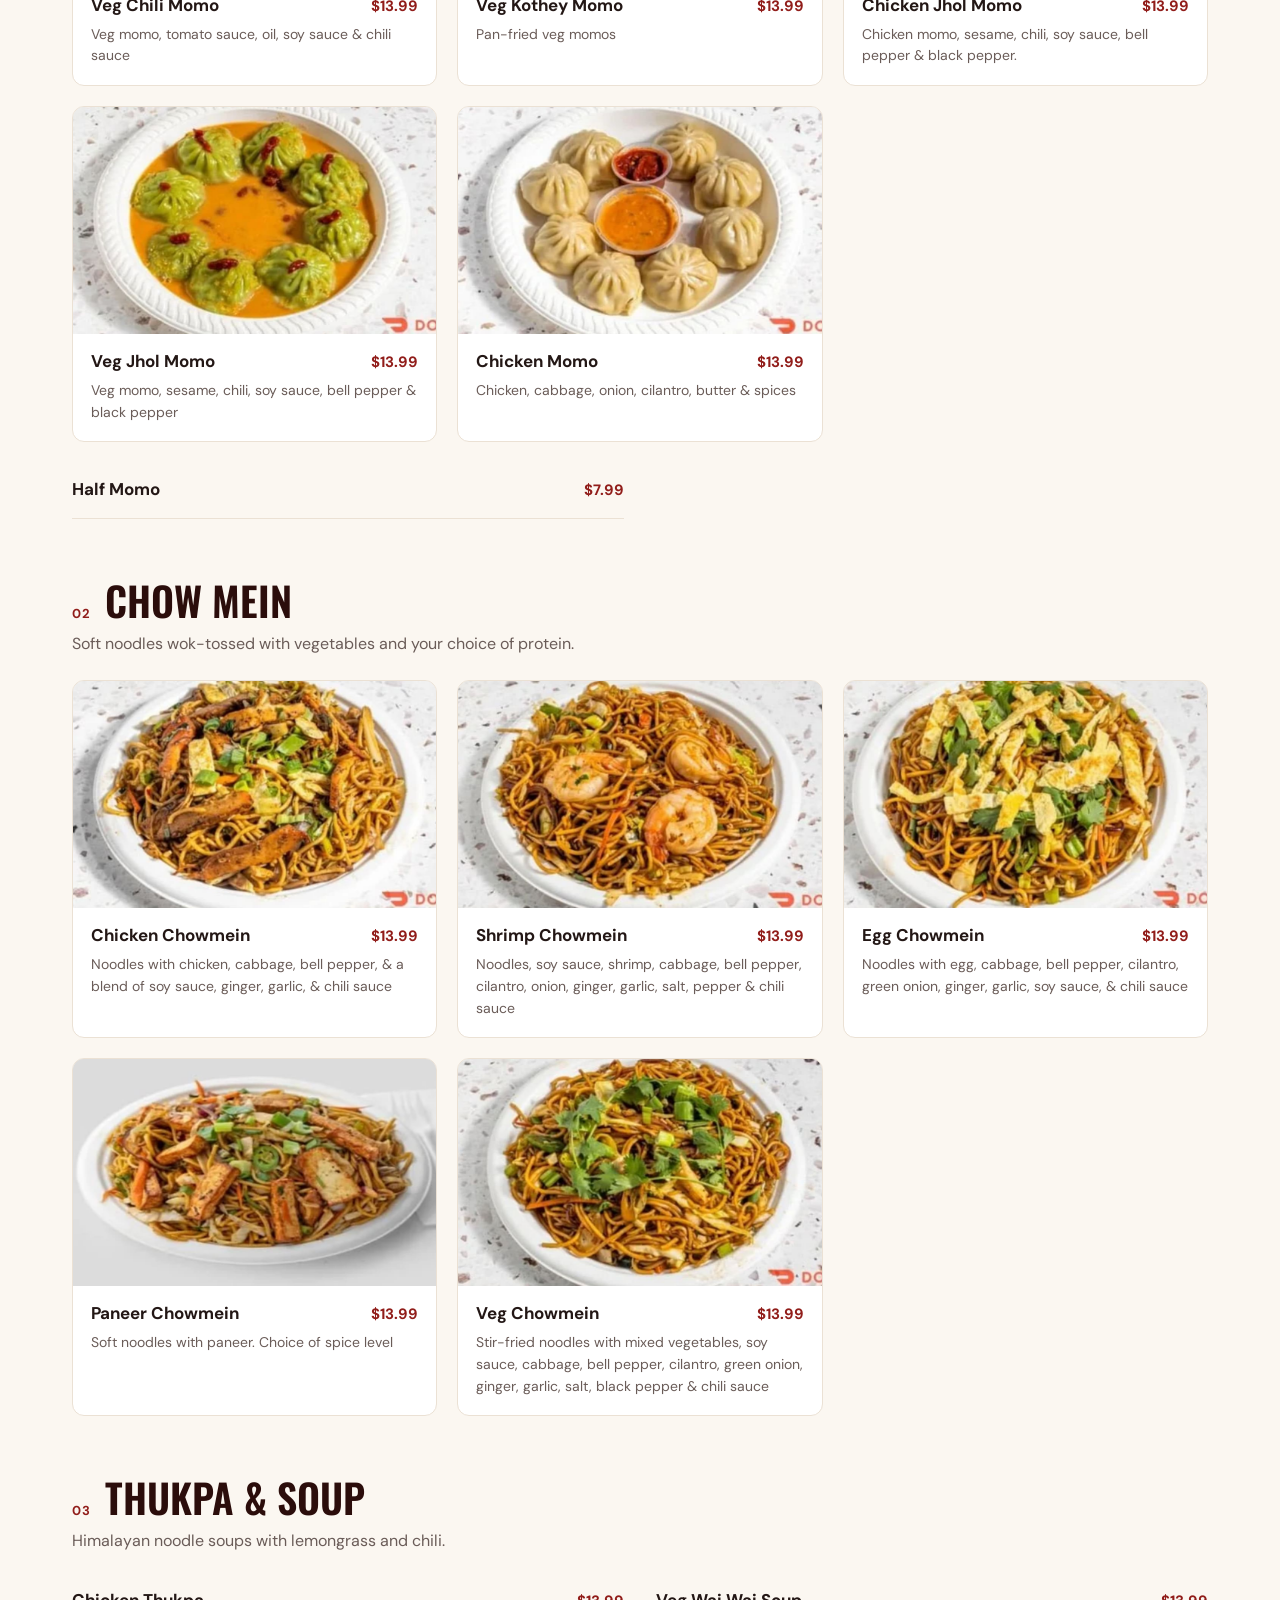
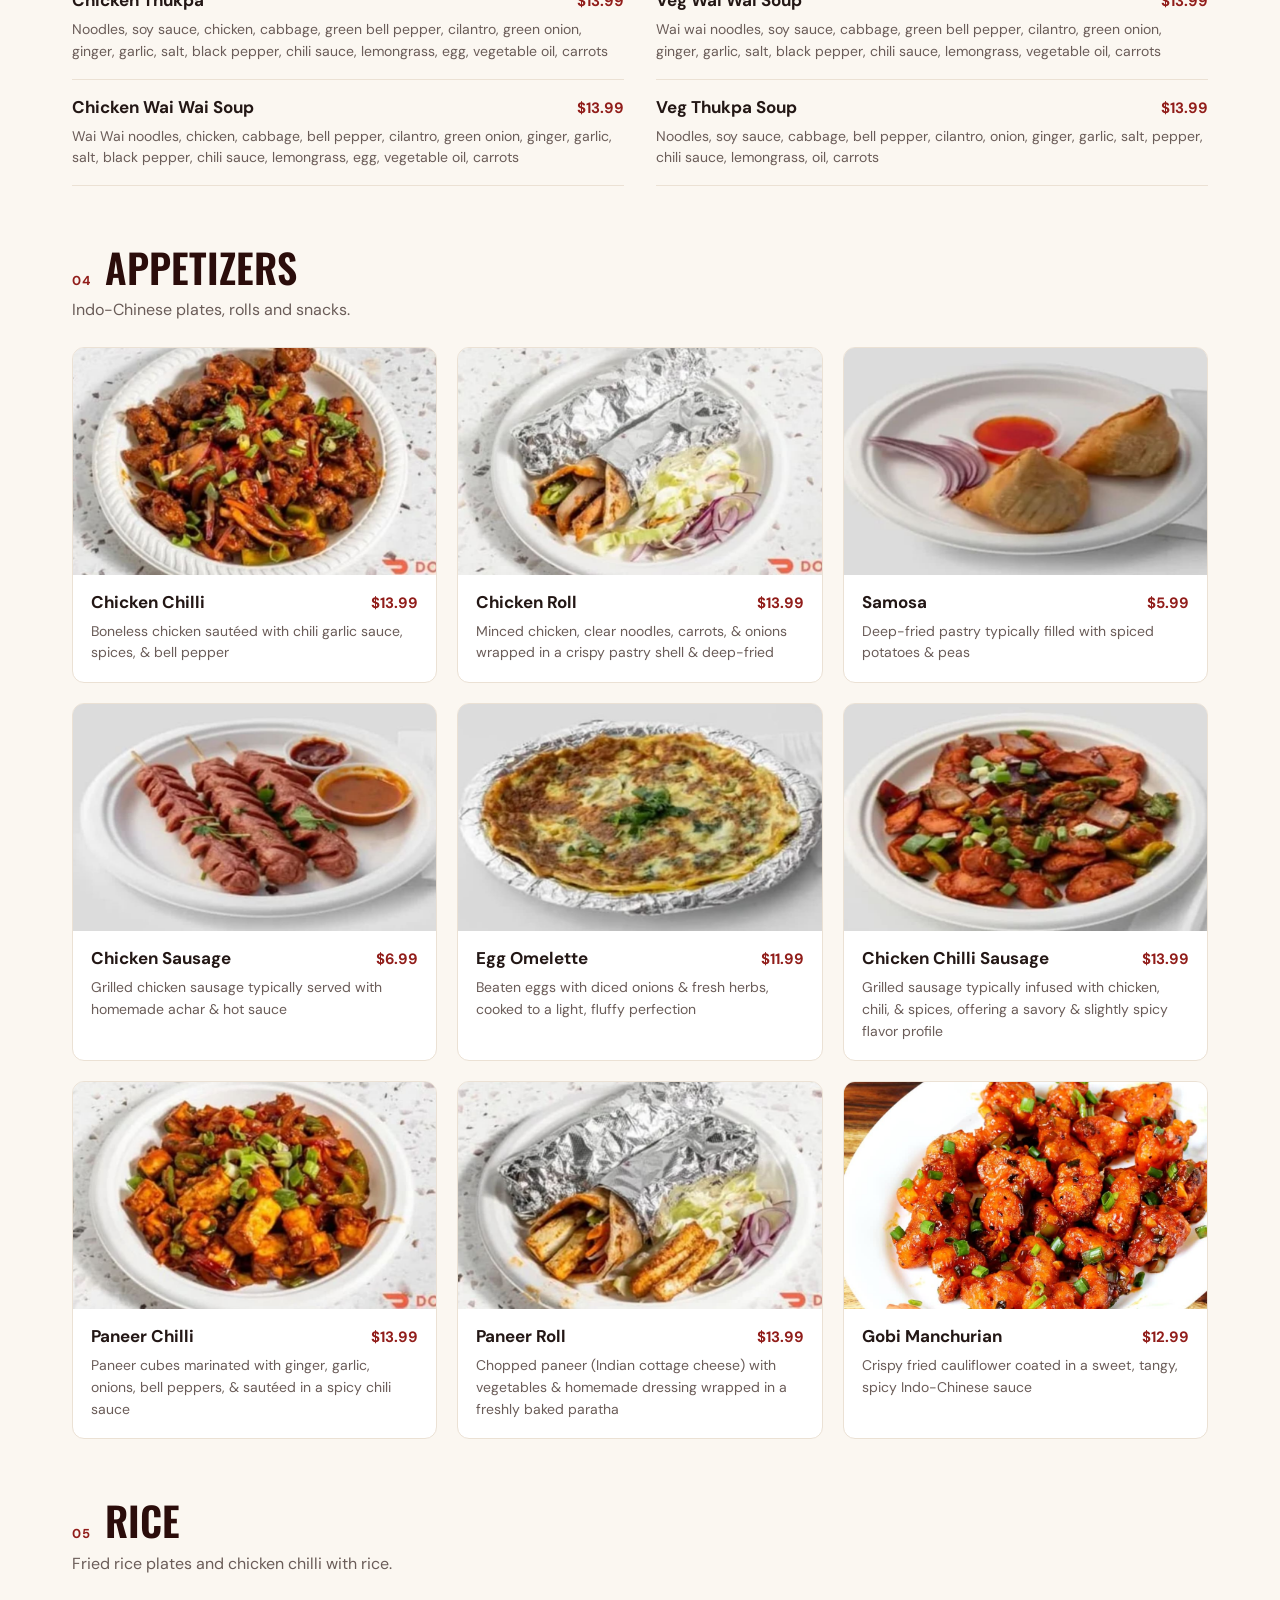
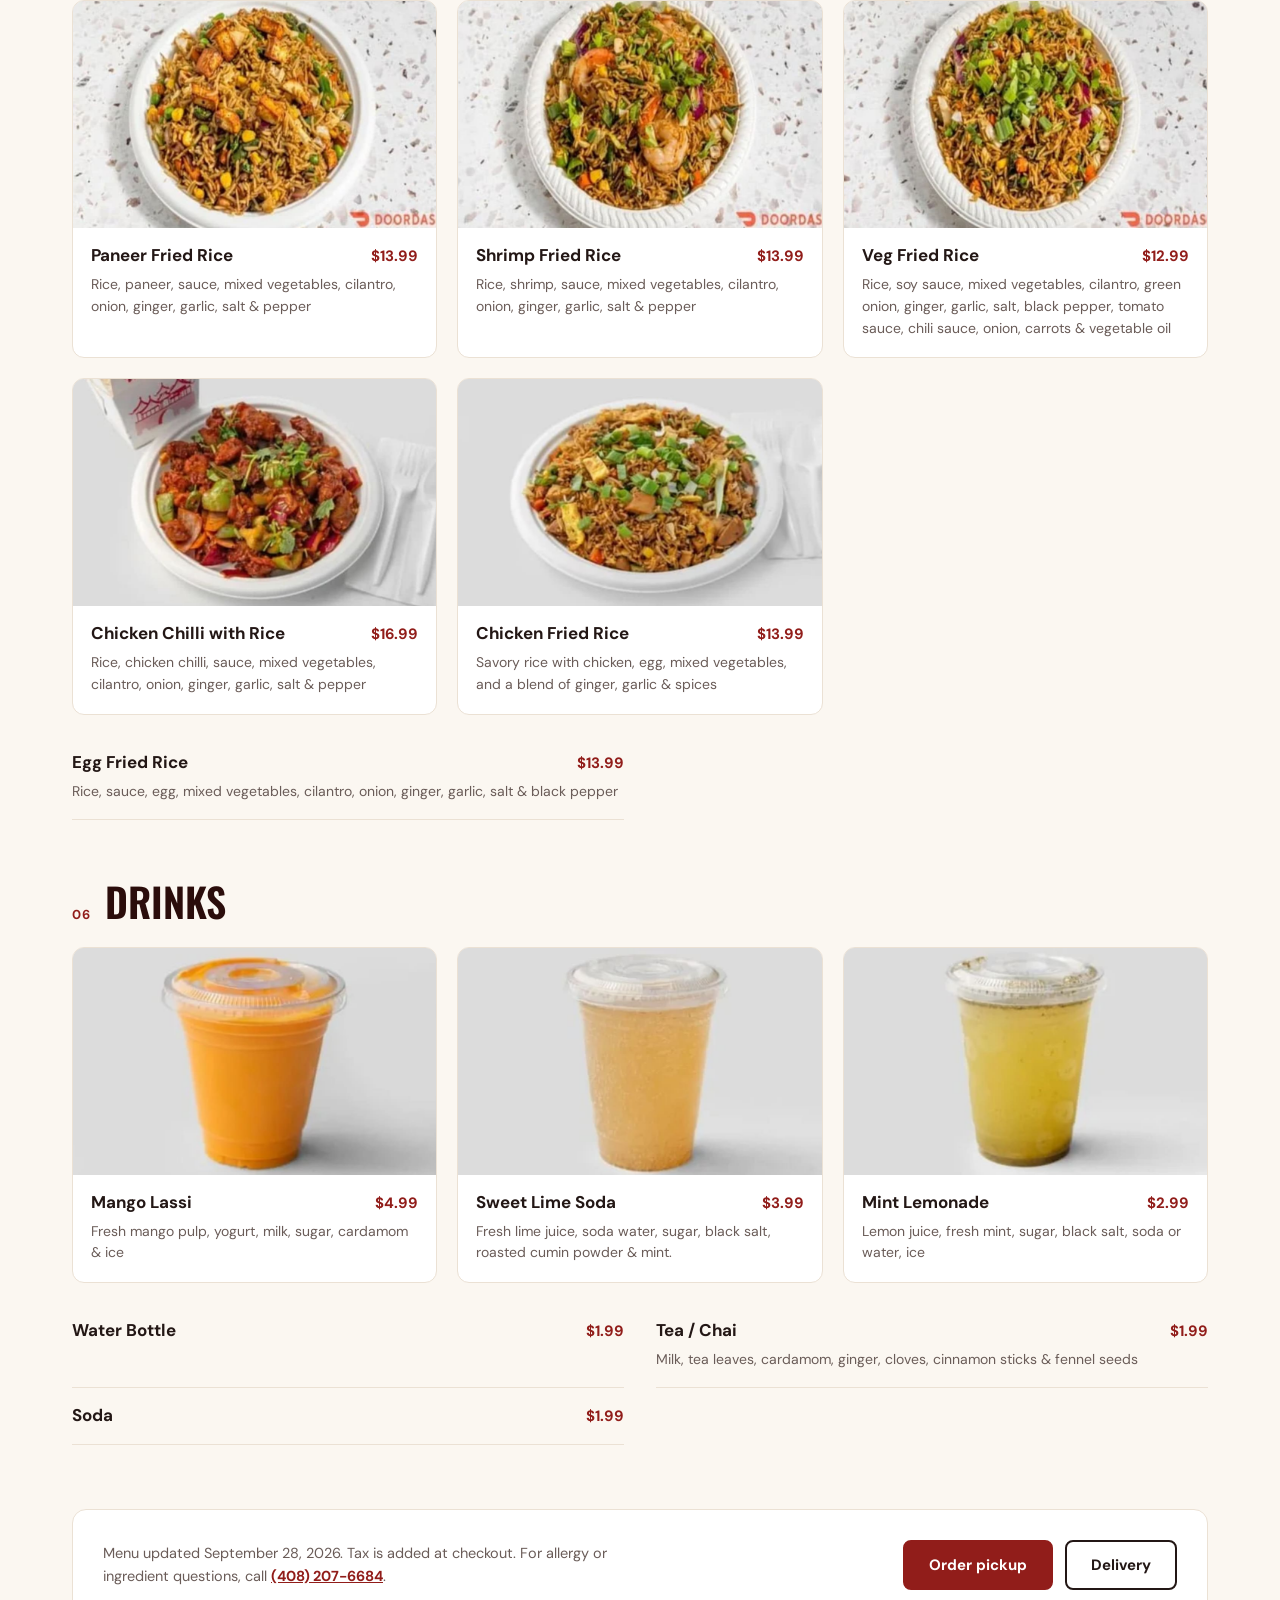
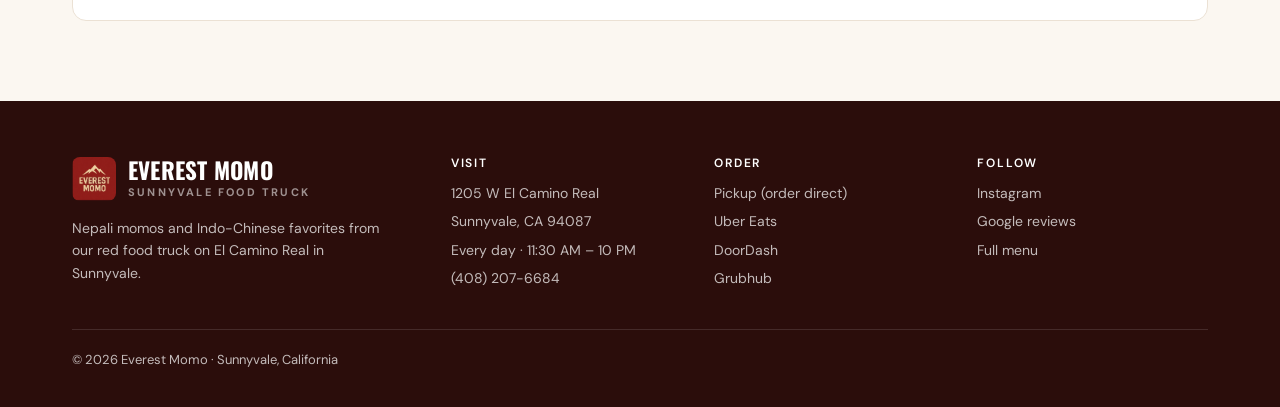
==== commit f204cc4b: "Redesign: professional hero, favorites, momo styles, order and visit sections Co-Authored-By: Claude" ====
--- a/menu/index.html
+++ b/menu/index.html
@@ -1,41 +1,58 @@
-<!DOCTYPE html><html lang="en"><head><meta charset="utf-8"><meta name="viewport" content="width=device-width, initial-scale=1">
-<title>Menu | Everest Momo, Sunnyvale</title><meta name="description" content="Full Everest Momo menu with prices: momos, chow mein, thukpa, appetizers, rice plates and drinks. Order pickup online from our Sunnyvale food truck."><meta name="theme-color" content="#911d1a">
+<!DOCTYPE html>
+<html lang="en">
+<head>
+<meta charset="utf-8"><meta name="viewport" content="width=device-width, initial-scale=1">
+<title>Menu | Everest Momo, Sunnyvale</title><meta name="description" content="Full Everest Momo menu with prices: momos, chow mein, thukpa, appetizers, rice plates and drinks. Order pickup online from our Sunnyvale food truck."><meta name="theme-color" content="#2b0d0b">
 <link rel="icon" href="../assets/logo.png" type="image/png"><link rel="apple-touch-icon" href="../assets/logo.png">
+<meta property="og:type" content="website"><meta property="og:site_name" content="Everest Momo"><meta property="og:title" content="Menu | Everest Momo, Sunnyvale"><meta property="og:description" content="Full Everest Momo menu with prices: momos, chow mein, thukpa, appetizers, rice plates and drinks. Order pickup online from our Sunnyvale food truck.">
 <link rel="preconnect" href="https://fonts.googleapis.com"><link rel="preconnect" href="https://fonts.gstatic.com" crossorigin>
-<link rel="stylesheet" href="https://fonts.googleapis.com/css2?family=DM+Sans:opsz,wght@9..40,400;9..40,500;9..40,600;9..40,700&family=Oswald:wght@500;600&display=swap">
-<link rel="stylesheet" href="../styles.css">
-<meta property="og:title" content="Menu | Everest Momo, Sunnyvale"><meta property="og:description" content="Full Everest Momo menu with prices: momos, chow mein, thukpa, appetizers, rice plates and drinks. Order pickup online from our Sunnyvale food truck."><meta property="og:type" content="website">
-<script type="application/ld+json">{"@context": "https://schema.org", "@type": "Restaurant", "name": "Everest Momo", "image": "assets/truck.jpg", "logo": "assets/logo.png", "telephone": "+1-408-207-6684", "servesCuisine": ["Nepalese", "Indo-Chinese", "Indian"], "priceRange": "$10–20", "address": {"@type": "PostalAddress", "streetAddress": "1205 W El Camino Real", "addressLocality": "Sunnyvale", "addressRegion": "CA", "postalCode": "94087", "addressCountry": "US"}, "geo": {"@type": "GeoCoordinates", "latitude": 37.374473, "longitude": -122.0564154}, "openingHoursSpecification": {"@type": "OpeningHoursSpecification", "dayOfWeek": ["Monday", "Tuesday", "Wednesday", "Thursday", "Friday", "Saturday", "Sunday"], "opens": "11:30", "closes": "22:00"}, "hasMenu": "menu/", "sameAs": ["https://www.instagram.com/everestmomo1909/"], "potentialAction": {"@type": "OrderAction", "target": "https://o.spoton.com/BL-8ED3-028B-2F84", "deliveryMethod": "http://purl.org/goodrelations/v1#DeliveryModePickUp"}}</script></head>
-<body><a class="skip-link" href="#main">Skip to content</a>
+<link rel="stylesheet" href="https://fonts.googleapis.com/css2?family=DM+Sans:opsz,wght@9..40,400;9..40,500;9..40,600;9..40,700&family=Oswald:wght@500;600;700&display=swap">
+<link rel="stylesheet" href="../styles.css?v=3">
+<script type="application/ld+json">{"@context": "https://schema.org", "@type": "Restaurant", "name": "Everest Momo", "image": "assets/truck.jpg", "logo": "assets/logo.png", "telephone": "+1-408-207-6684", "servesCuisine": ["Nepalese", "Indo-Chinese", "Indian"], "priceRange": "$10–20", "address": {"@type": "PostalAddress", "streetAddress": "1205 W El Camino Real", "addressLocality": "Sunnyvale", "addressRegion": "CA", "postalCode": "94087", "addressCountry": "US"}, "geo": {"@type": "GeoCoordinates", "latitude": 37.374473, "longitude": -122.0564154}, "openingHoursSpecification": {"@type": "OpeningHoursSpecification", "dayOfWeek": ["Monday", "Tuesday", "Wednesday", "Thursday", "Friday", "Saturday", "Sunday"], "opens": "11:30", "closes": "22:00"}, "hasMenu": "menu/", "sameAs": ["https://www.instagram.com/everestmomo1909/"], "potentialAction": {"@type": "OrderAction", "target": "https://o.spoton.com/BL-8ED3-028B-2F84"}}</script>
+</head>
+<body class="menu-page">
+<a class="skip-link" href="#main">Skip to content</a>
 <header class="site-header"><div class="shell header-inner">
-  <a class="brand" href="../index.html" aria-label="Everest Momo home"><img src="../assets/logo.png" alt="Everest Momo" width="230" height="230"><span class="brand-text"><strong>Everest Momo</strong><span>Sunnyvale · El Camino</span></span></a>
-  <nav class="nav" aria-label="Main navigation">
+  <a class="wordmark" href="../index.html" aria-label="Everest Momo, home"><img src="../assets/logo.png" alt="" width="230" height="230"><span><span class="wordmark-name">Everest Momo</span><span class="wordmark-sub">Sunnyvale food truck</span></span></a>
+  <nav class="nav" aria-label="Main">
     <a href="../menu/index.html" aria-current="page">Menu</a>
-    <a class="nav-optional" href="../index.html#visit">Location</a>
-    <a class="nav-optional" href="../index.html#contact">Contact</a>
-    <a class="button header-order" href="https://o.spoton.com/BL-8ED3-028B-2F84" target="_blank" rel="noopener noreferrer">Order pickup<span class="arrow" aria-hidden="true">↗</span></a>
+    <a class="nav-hide" href="../index.html#reviews">Reviews</a>
+    <a class="nav-hide" href="../index.html#visit">Visit</a>
+    <a class="button button-small" href="https://o.spoton.com/BL-8ED3-028B-2F84" target="_blank" rel="noopener noreferrer">Order pickup</a>
   </nav>
-</div></header><main id="main" class="shell">
-  <section class="menu-intro"><p class="eyebrow">Everest Momo · Sunnyvale</p><h1>The menu</h1>
-    <p>Steamed, pan-fried, deep-fried, chili and jhol momos, plus noodles, soups, rice plates and drinks.</p>
-    <div class="actions"><a class="button " href="https://o.spoton.com/BL-8ED3-028B-2F84" target="_blank" rel="noopener noreferrer">Order pickup<span class="arrow" aria-hidden="true">↗</span></a><button class="button button-outline" type="button" data-delivery aria-haspopup="dialog">Delivery</button></div>
-    <p class="menu-pricing-note">Prices are our pickup prices. Delivery apps set their own prices and fees, and tax is added at checkout.</p></section>
-  <nav class="menu-jump" aria-label="Menu categories"><a href="#momos">Momos</a><a href="#noodles">Chow mein</a><a href="#soups">Thukpa & soup</a><a href="#appetizers">Appetizers</a><a href="#rice">Rice</a><a href="#drinks">Drinks</a></nav>
-  <section class="menu-section" id="momos" aria-labelledby="h-momos"><div class="menu-section-header"><span>01</span><h2 id="h-momos">Momos</h2></div><div class="menu-items"><article class="menu-item"><img class="menu-item-photo" src="../assets/menu/chicken-kothey-momo.jpg" alt="Chicken Kothey Momo" width="1000" height="600" loading="lazy"><div class="menu-item-copy"><div class="menu-item-top"><h3>Chicken Kothey Momo</h3><span class="menu-price">$13.99</span></div><p>Pan-fried chicken momos</p></div></article><article class="menu-item"><img class="menu-item-photo" src="../assets/menu/chicken-chilli-momo.jpg" alt="Chicken Chilli Momo" width="1000" height="600" loading="lazy"><div class="menu-item-copy"><div class="menu-item-top"><h3>Chicken Chilli Momo</h3><span class="menu-price">$13.99</span></div><p>Chicken momo, tomato sauce, oil, soy sauce &amp; chili sauce</p></div></article><article class="menu-item"><img class="menu-item-photo" src="../assets/menu/half-and-half-momos.jpg" alt="1/2 &amp; 1/2 Momos" width="1000" height="600" loading="lazy"><div class="menu-item-copy"><div class="menu-item-top"><h3>1/2 &amp; 1/2 Momos</h3><span class="menu-price">$13.99</span></div><p>Half veg &amp; half chicken steamed momos</p></div></article><article class="menu-item"><img class="menu-item-photo" src="../assets/menu/chicken-fried-momo.jpg" alt="Chicken Fried Momo" width="1000" height="600" loading="lazy"><div class="menu-item-copy"><div class="menu-item-top"><h3>Chicken Fried Momo</h3><span class="menu-price">$13.99</span></div><p>Deep-fried chicken momos</p></div></article><article class="menu-item"><img class="menu-item-photo" src="../assets/menu/veg-fried-momo.jpg" alt="Veg Fried Momo" width="1000" height="600" loading="lazy"><div class="menu-item-copy"><div class="menu-item-top"><h3>Veg Fried Momo</h3><span class="menu-price">$13.99</span></div><p>Deep-fried veg momos in oil</p></div></article><article class="menu-item"><img class="menu-item-photo" src="../assets/menu/veg-momo.jpg" alt="Veg Momo" width="1000" height="600" loading="lazy"><div class="menu-item-copy"><div class="menu-item-top"><h3>Veg Momo</h3><span class="menu-price">$13.99</span></div><p>Cabbage, paneer, onion, cilantro, butter &amp; spices.</p></div></article><article class="menu-item"><img class="menu-item-photo" src="../assets/menu/veg-chili-momo.jpg" alt="Veg Chili Momo" width="1000" height="600" loading="lazy"><div class="menu-item-copy"><div class="menu-item-top"><h3>Veg Chili Momo</h3><span class="menu-price">$13.99</span></div><p>Veg momo, tomato sauce, oil, soy sauce &amp; chili sauce</p></div></article><article class="menu-item"><img class="menu-item-photo" src="../assets/menu/veg-kothey-momo.jpg" alt="Veg Kothey Momo" width="1000" height="600" loading="lazy"><div class="menu-item-copy"><div class="menu-item-top"><h3>Veg Kothey Momo</h3><span class="menu-price">$13.99</span></div><p>Pan-fried veg momos</p></div></article><article class="menu-item"><img class="menu-item-photo" src="../assets/menu/chicken-jhol-momo.jpg" alt="Chicken Jhol Momo" width="1000" height="600" loading="lazy"><div class="menu-item-copy"><div class="menu-item-top"><h3>Chicken Jhol Momo</h3><span class="menu-price">$13.99</span></div><p>Chicken momo, sesame, chili, soy sauce, bell pepper &amp; black pepper.</p></div></article><article class="menu-item"><img class="menu-item-photo" src="../assets/menu/veg-jhol-momo.jpg" alt="Veg Jhol Momo" width="1000" height="600" loading="lazy"><div class="menu-item-copy"><div class="menu-item-top"><h3>Veg Jhol Momo</h3><span class="menu-price">$13.99</span></div><p>Veg momo, sesame, chili, soy sauce, bell pepper &amp; black pepper</p></div></article><article class="menu-item"><img class="menu-item-photo" src="../assets/menu/chicken-momo.jpg" alt="Chicken Momo" width="1000" height="600" loading="lazy"><div class="menu-item-copy"><div class="menu-item-top"><h3>Chicken Momo</h3><span class="menu-price">$13.99</span></div><p>Chicken, cabbage, onion, cilantro, butter &amp; spices</p></div></article><article class="menu-item no-photo"><div class="menu-item-copy"><div class="menu-item-top"><h3>Half Momo</h3><span class="menu-price">$7.99</span></div></div></article></div></section><section class="menu-section" id="noodles" aria-labelledby="h-noodles"><div class="menu-section-header"><span>02</span><h2 id="h-noodles">Chow mein</h2></div><div class="menu-items"><article class="menu-item"><img class="menu-item-photo" src="../assets/menu/chicken-chowmein.jpg" alt="Chicken Chowmein" width="1000" height="600" loading="lazy"><div class="menu-item-copy"><div class="menu-item-top"><h3>Chicken Chowmein</h3><span class="menu-price">$13.99</span></div><p>Noodles with chicken, cabbage, bell pepper, &amp; a blend of soy sauce, ginger, garlic, &amp; chili sauce</p></div></article><article class="menu-item"><img class="menu-item-photo" src="../assets/menu/shrimp-chowmein.jpg" alt="Shrimp Chowmein" width="1000" height="600" loading="lazy"><div class="menu-item-copy"><div class="menu-item-top"><h3>Shrimp Chowmein</h3><span class="menu-price">$13.99</span></div><p>Noodles, soy sauce, shrimp, cabbage, bell pepper, cilantro, onion, ginger, garlic, salt, pepper &amp; chili sauce</p></div></article><article class="menu-item"><img class="menu-item-photo" src="../assets/menu/egg-chowmein.jpg" alt="Egg Chowmein" width="1000" height="600" loading="lazy"><div class="menu-item-copy"><div class="menu-item-top"><h3>Egg Chowmein</h3><span class="menu-price">$13.99</span></div><p>Noodles with egg, cabbage, bell pepper, cilantro, green onion, ginger, garlic, soy sauce, &amp; chili sauce</p></div></article><article class="menu-item"><img class="menu-item-photo" src="../assets/menu/paneer-chowmein.jpg" alt="Paneer Chowmein" width="1000" height="600" loading="lazy"><div class="menu-item-copy"><div class="menu-item-top"><h3>Paneer Chowmein</h3><span class="menu-price">$13.99</span></div><p>Soft noodles with paneer. Choice of spice level</p></div></article><article class="menu-item"><img class="menu-item-photo" src="../assets/menu/veg-chowmein.jpg" alt="Veg Chowmein" width="1000" height="600" loading="lazy"><div class="menu-item-copy"><div class="menu-item-top"><h3>Veg Chowmein</h3><span class="menu-price">$13.99</span></div><p>Stir-fried noodles with mixed vegetables, soy sauce, cabbage, bell pepper, cilantro, green onion, ginger, garlic, salt, black pepper &amp; chili sauce</p></div></article></div></section><section class="menu-section" id="soups" aria-labelledby="h-soups"><div class="menu-section-header"><span>03</span><h2 id="h-soups">Thukpa & soup</h2></div><div class="menu-items"><article class="menu-item no-photo"><div class="menu-item-copy"><div class="menu-item-top"><h3>Chicken Thukpa</h3><span class="menu-price">$13.99</span></div><p>Noodles, soy sauce, chicken, cabbage, green bell pepper, cilantro, green onion, ginger, garlic, salt, black pepper, chili sauce, lemongrass, egg, vegetable oil, carrots</p></div></article><article class="menu-item no-photo"><div class="menu-item-copy"><div class="menu-item-top"><h3>Veg Wai Wai Soup</h3><span class="menu-price">$13.99</span></div><p>Wai wai noodles, soy sauce, cabbage, green bell pepper, cilantro, green onion, ginger, garlic, salt, black pepper, chili sauce, lemongrass, vegetable oil, carrots</p></div></article><article class="menu-item no-photo"><div class="menu-item-copy"><div class="menu-item-top"><h3>Chicken Wai Wai Soup</h3><span class="menu-price">$13.99</span></div><p>Wai Wai noodles, chicken, cabbage, bell pepper, cilantro, green onion, ginger, garlic, salt, black pepper, chili sauce, lemongrass, egg, vegetable oil, carrots</p></div></article><article class="menu-item no-photo"><div class="menu-item-copy"><div class="menu-item-top"><h3>Veg Thukpa Soup</h3><span class="menu-price">$13.99</span></div><p>Noodles, soy sauce, cabbage, bell pepper, cilantro, onion, ginger, garlic, salt, pepper, chili sauce, lemongrass, oil, carrots</p></div></article></div></section><section class="menu-section" id="appetizers" aria-labelledby="h-appetizers"><div class="menu-section-header"><span>04</span><h2 id="h-appetizers">Appetizers</h2></div><div class="menu-items"><article class="menu-item"><img class="menu-item-photo" src="../assets/menu/chicken-chilli.jpg" alt="Chicken Chilli" width="1000" height="600" loading="lazy"><div class="menu-item-copy"><div class="menu-item-top"><h3>Chicken Chilli</h3><span class="menu-price">$13.99</span></div><p>Boneless chicken sautéed with chili garlic sauce, spices, &amp; bell pepper</p></div></article><article class="menu-item"><img class="menu-item-photo" src="../assets/menu/chicken-roll.jpg" alt="Chicken Roll" width="1000" height="600" loading="lazy"><div class="menu-item-copy"><div class="menu-item-top"><h3>Chicken Roll</h3><span class="menu-price">$13.99</span></div><p>Minced chicken, clear noodles, carrots, &amp; onions wrapped in a crispy pastry shell &amp; deep-fried</p></div></article><article class="menu-item"><img class="menu-item-photo" src="../assets/menu/samosa.jpg" alt="Samosa" width="1000" height="600" loading="lazy"><div class="menu-item-copy"><div class="menu-item-top"><h3>Samosa</h3><span class="menu-price">$5.99</span></div><p>Deep-fried pastry typically filled with spiced potatoes &amp; peas</p></div></article><article class="menu-item"><img class="menu-item-photo" src="../assets/menu/chicken-sausage.jpg" alt="Chicken Sausage" width="1000" height="600" loading="lazy"><div class="menu-item-copy"><div class="menu-item-top"><h3>Chicken Sausage</h3><span class="menu-price">$6.99</span></div><p>Grilled chicken sausage typically served with homemade achar &amp; hot sauce</p></div></article><article class="menu-item"><img class="menu-item-photo" src="../assets/menu/egg-omelette.jpg" alt="Egg Omelette" width="1000" height="600" loading="lazy"><div class="menu-item-copy"><div class="menu-item-top"><h3>Egg Omelette</h3><span class="menu-price">$11.99</span></div><p>Beaten eggs with diced onions &amp; fresh herbs, cooked to a light, fluffy perfection</p></div></article><article class="menu-item"><img class="menu-item-photo" src="../assets/menu/chicken-chilli-sausage.jpg" alt="Chicken Chilli Sausage" width="1000" height="600" loading="lazy"><div class="menu-item-copy"><div class="menu-item-top"><h3>Chicken Chilli Sausage</h3><span class="menu-price">$13.99</span></div><p>Grilled sausage typically infused with chicken, chili, &amp; spices, offering a savory &amp; slightly spicy flavor profile</p></div></article><article class="menu-item"><img class="menu-item-photo" src="../assets/menu/paneer-chilli.jpg" alt="Paneer Chilli" width="1000" height="600" loading="lazy"><div class="menu-item-copy"><div class="menu-item-top"><h3>Paneer Chilli</h3><span class="menu-price">$13.99</span></div><p>Paneer cubes marinated with ginger, garlic, onions, bell peppers, &amp; sautéed in a spicy chili sauce</p></div></article><article class="menu-item"><img class="menu-item-photo" src="../assets/menu/paneer-roll.jpg" alt="Paneer Roll" width="1000" height="600" loading="lazy"><div class="menu-item-copy"><div class="menu-item-top"><h3>Paneer Roll</h3><span class="menu-price">$13.99</span></div><p>Chopped paneer (Indian cottage cheese) with vegetables &amp; homemade dressing wrapped in a freshly baked paratha</p></div></article><article class="menu-item"><img class="menu-item-photo" src="../assets/menu/gobi-manchurian.jpg" alt="Gobi Manchurian" width="1000" height="600" loading="lazy"><div class="menu-item-copy"><div class="menu-item-top"><h3>Gobi Manchurian</h3><span class="menu-price">$12.99</span></div><p>Crispy fried cauliflower coated in a sweet, tangy, spicy Indo-Chinese sauce</p></div></article></div></section><section class="menu-section" id="rice" aria-labelledby="h-rice"><div class="menu-section-header"><span>05</span><h2 id="h-rice">Rice</h2></div><div class="menu-items"><article class="menu-item"><img class="menu-item-photo" src="../assets/menu/paneer-fried-rice.jpg" alt="Paneer Fried Rice" width="1000" height="600" loading="lazy"><div class="menu-item-copy"><div class="menu-item-top"><h3>Paneer Fried Rice</h3><span class="menu-price">$13.99</span></div><p>Rice, paneer, sauce, mixed vegetables, cilantro, onion, ginger, garlic, salt &amp; pepper</p></div></article><article class="menu-item"><img class="menu-item-photo" src="../assets/menu/shrimp-fried-rice.jpg" alt="Shrimp Fried Rice" width="1000" height="600" loading="lazy"><div class="menu-item-copy"><div class="menu-item-top"><h3>Shrimp Fried Rice</h3><span class="menu-price">$13.99</span></div><p>Rice, shrimp, sauce, mixed vegetables, cilantro, onion, ginger, garlic, salt &amp; pepper</p></div></article><article class="menu-item"><img class="menu-item-photo" src="../assets/menu/veg-fried-rice.jpg" alt="Veg Fried Rice" width="1000" height="600" loading="lazy"><div class="menu-item-copy"><div class="menu-item-top"><h3>Veg Fried Rice</h3><span class="menu-price">$12.99</span></div><p>Rice, soy sauce, mixed vegetables, cilantro, green onion, ginger, garlic, salt, black pepper, tomato sauce, chili sauce, onion, carrots &amp; vegetable oil</p></div></article><article class="menu-item"><img class="menu-item-photo" src="../assets/menu/chicken-chilli-with-rice.jpg" alt="Chicken Chilli with Rice" width="1000" height="600" loading="lazy"><div class="menu-item-copy"><div class="menu-item-top"><h3>Chicken Chilli with Rice</h3><span class="menu-price">$16.99</span></div><p>Rice, chicken chilli, sauce, mixed vegetables, cilantro, onion, ginger, garlic, salt &amp; pepper</p></div></article><article class="menu-item"><img class="menu-item-photo" src="../assets/menu/chicken-fried-rice.jpg" alt="Chicken Fried Rice" width="1000" height="600" loading="lazy"><div class="menu-item-copy"><div class="menu-item-top"><h3>Chicken Fried Rice</h3><span class="menu-price">$13.99</span></div><p>Savory rice with chicken, egg, mixed vegetables, and a blend of ginger, garlic &amp; spices</p></div></article><article class="menu-item no-photo"><div class="menu-item-copy"><div class="menu-item-top"><h3>Egg Fried Rice</h3><span class="menu-price">$13.99</span></div><p>Rice, sauce, egg, mixed vegetables, cilantro, onion, ginger, garlic, salt &amp; black pepper</p></div></article></div></section><section class="menu-section" id="drinks" aria-labelledby="h-drinks"><div class="menu-section-header"><span>06</span><h2 id="h-drinks">Drinks</h2></div><div class="menu-items"><article class="menu-item"><img class="menu-item-photo" src="../assets/menu/mango-lassi.jpg" alt="Mango Lassi" width="1000" height="600" loading="lazy"><div class="menu-item-copy"><div class="menu-item-top"><h3>Mango Lassi</h3><span class="menu-price">$4.99</span></div><p>Fresh mango pulp, yogurt, milk, sugar, cardamom &amp; ice</p></div></article><article class="menu-item"><img class="menu-item-photo" src="../assets/menu/sweet-lime-soda.jpg" alt="Sweet Lime Soda" width="1000" height="600" loading="lazy"><div class="menu-item-copy"><div class="menu-item-top"><h3>Sweet Lime Soda</h3><span class="menu-price">$3.99</span></div><p>Fresh lime juice, soda water, sugar, black salt, roasted cumin powder &amp; mint.</p></div></article><article class="menu-item"><img class="menu-item-photo" src="../assets/menu/mint-lemonade.jpg" alt="Mint Lemonade" width="1000" height="600" loading="lazy"><div class="menu-item-copy"><div class="menu-item-top"><h3>Mint Lemonade</h3><span class="menu-price">$2.99</span></div><p>Lemon juice, fresh mint, sugar, black salt, soda or water, ice</p></div></article><article class="menu-item no-photo"><div class="menu-item-copy"><div class="menu-item-top"><h3>Water Bottle</h3><span class="menu-price">$1.99</span></div></div></article><article class="menu-item no-photo"><div class="menu-item-copy"><div class="menu-item-top"><h3>Tea / Chai</h3><span class="menu-price">$1.99</span></div><p>Milk, tea leaves, cardamom, ginger, cloves, cinnamon sticks &amp; fennel seeds</p></div></article><article class="menu-item no-photo"><div class="menu-item-copy"><div class="menu-item-top"><h3>Soda</h3><span class="menu-price">$1.99</span></div></div></article></div></section>
-  <div class="menu-bottom"><p>Menu updated September 28, 2026. For allergy or ingredient questions, call <a href="tel:+14082076684">(408) 207-6684</a>.</p><div class="actions"><a class="button " href="https://o.spoton.com/BL-8ED3-028B-2F84" target="_blank" rel="noopener noreferrer">Order pickup<span class="arrow" aria-hidden="true">↗</span></a><button class="button button-outline" type="button" data-delivery aria-haspopup="dialog">Delivery</button></div></div>
-</main><footer class="footer"><div class="shell footer-inner">
-  <a class="brand brand-footer" href="../index.html" aria-label="Everest Momo home"><img src="../assets/logo.png" alt="Everest Momo" width="230" height="230"></a>
-  <nav class="footer-links" aria-label="Footer"><a href="../menu/index.html">Menu</a><a href="https://www.google.com/maps/search/?api=1&query=Everest+Momo&query_place_id=ChIJZ9e7FVi3j4ARCI8jGyMKC14" target="_blank" rel="noopener noreferrer">Directions</a><a href="tel:+14082076684">Call (408) 207-6684</a><a href="https://www.instagram.com/everestmomo1909/" target="_blank" rel="noopener noreferrer">Instagram</a></nav>
-  <p>© 2026 Everest Momo · 1205 W El Camino Real, Sunnyvale</p>
+</div></header>
+<main id="main">
+  <section class="menu-hero">
+    <div class="shell">
+      <p class="eyebrow">Everest Momo · Sunnyvale</p>
+      <h1>The menu</h1>
+      <p>Momos, chow mein, thukpa, Indo-Chinese plates and drinks. Prices shown are our pickup prices. Delivery apps set their own.</p>
+      <div class="actions"><a class="button" href="https://o.spoton.com/BL-8ED3-028B-2F84" target="_blank" rel="noopener noreferrer">Order pickup</a><button class="button button-ghost" type="button" data-delivery aria-haspopup="dialog">Delivery</button></div>
+    </div>
+  </section>
+  <nav class="menu-tabs" aria-label="Menu sections"><div class="shell"><a href="#momos">Momos</a><a href="#noodles">Chow mein</a><a href="#soups">Thukpa & soup</a><a href="#appetizers">Appetizers</a><a href="#rice">Rice</a><a href="#drinks">Drinks</a></div></nav>
+  <section class="menu-section" id="momos" aria-labelledby="momos-h"><div class="shell"><h2 id="momos-h"><small>01</small>Momos</h2><p>Full plates are $13.99 in chicken or veg. Half orders are $7.99.</p><div class="menu-grid"><article class="item"><div class="item-photo"><img src="../assets/menu/chicken-kothey-momo.jpg" alt="Chicken Kothey Momo" width="1000" height="600" loading="lazy"></div><div class="item-body"><div class="item-top"><h3>Chicken Kothey Momo</h3><span class="price">$13.99</span></div><p>Pan-fried chicken momos</p></div></article><article class="item"><div class="item-photo"><img src="../assets/menu/chicken-chilli-momo.jpg" alt="Chicken Chilli Momo" width="1000" height="600" loading="lazy"></div><div class="item-body"><div class="item-top"><h3>Chicken Chilli Momo</h3><span class="price">$13.99</span></div><p>Chicken momo, tomato sauce, oil, soy sauce &amp; chili sauce</p></div></article><article class="item"><div class="item-photo"><img src="../assets/menu/half-and-half-momos.jpg" alt="1/2 &amp; 1/2 Momos" width="1000" height="600" loading="lazy"></div><div class="item-body"><div class="item-top"><h3>1/2 &amp; 1/2 Momos</h3><span class="price">$13.99</span></div><p>Half veg &amp; half chicken steamed momos</p></div></article><article class="item"><div class="item-photo"><img src="../assets/menu/chicken-fried-momo.jpg" alt="Chicken Fried Momo" width="1000" height="600" loading="lazy"></div><div class="item-body"><div class="item-top"><h3>Chicken Fried Momo</h3><span class="price">$13.99</span></div><p>Deep-fried chicken momos</p></div></article><article class="item"><div class="item-photo"><img src="../assets/menu/veg-fried-momo.jpg" alt="Veg Fried Momo" width="1000" height="600" loading="lazy"></div><div class="item-body"><div class="item-top"><h3>Veg Fried Momo</h3><span class="price">$13.99</span></div><p>Deep-fried veg momos in oil</p></div></article><article class="item"><div class="item-photo"><img src="../assets/menu/veg-momo.jpg" alt="Veg Momo" width="1000" height="600" loading="lazy"></div><div class="item-body"><div class="item-top"><h3>Veg Momo</h3><span class="price">$13.99</span></div><p>Cabbage, paneer, onion, cilantro, butter &amp; spices.</p></div></article><article class="item"><div class="item-photo"><img src="../assets/menu/veg-chili-momo.jpg" alt="Veg Chili Momo" width="1000" height="600" loading="lazy"></div><div class="item-body"><div class="item-top"><h3>Veg Chili Momo</h3><span class="price">$13.99</span></div><p>Veg momo, tomato sauce, oil, soy sauce &amp; chili sauce</p></div></article><article class="item"><div class="item-photo"><img src="../assets/menu/veg-kothey-momo.jpg" alt="Veg Kothey Momo" width="1000" height="600" loading="lazy"></div><div class="item-body"><div class="item-top"><h3>Veg Kothey Momo</h3><span class="price">$13.99</span></div><p>Pan-fried veg momos</p></div></article><article class="item"><div class="item-photo"><img src="../assets/menu/chicken-jhol-momo.jpg" alt="Chicken Jhol Momo" width="1000" height="600" loading="lazy"></div><div class="item-body"><div class="item-top"><h3>Chicken Jhol Momo</h3><span class="price">$13.99</span></div><p>Chicken momo, sesame, chili, soy sauce, bell pepper &amp; black pepper.</p></div></article><article class="item"><div class="item-photo"><img src="../assets/menu/veg-jhol-momo.jpg" alt="Veg Jhol Momo" width="1000" height="600" loading="lazy"></div><div class="item-body"><div class="item-top"><h3>Veg Jhol Momo</h3><span class="price">$13.99</span></div><p>Veg momo, sesame, chili, soy sauce, bell pepper &amp; black pepper</p></div></article><article class="item"><div class="item-photo"><img src="../assets/menu/chicken-momo.jpg" alt="Chicken Momo" width="1000" height="600" loading="lazy"></div><div class="item-body"><div class="item-top"><h3>Chicken Momo</h3><span class="price">$13.99</span></div><p>Chicken, cabbage, onion, cilantro, butter &amp; spices</p></div></article></div><div class="menu-list"><article class="item item-text"><div class="item-body"><div class="item-top"><h3>Half Momo</h3><span class="price">$7.99</span></div></div></article></div></div></section><section class="menu-section" id="noodles" aria-labelledby="noodles-h"><div class="shell"><h2 id="noodles-h"><small>02</small>Chow mein</h2><p>Soft noodles wok-tossed with vegetables and your choice of protein.</p><div class="menu-grid"><article class="item"><div class="item-photo"><img src="../assets/menu/chicken-chowmein.jpg" alt="Chicken Chowmein" width="1000" height="600" loading="lazy"></div><div class="item-body"><div class="item-top"><h3>Chicken Chowmein</h3><span class="price">$13.99</span></div><p>Noodles with chicken, cabbage, bell pepper, &amp; a blend of soy sauce, ginger, garlic, &amp; chili sauce</p></div></article><article class="item"><div class="item-photo"><img src="../assets/menu/shrimp-chowmein.jpg" alt="Shrimp Chowmein" width="1000" height="600" loading="lazy"></div><div class="item-body"><div class="item-top"><h3>Shrimp Chowmein</h3><span class="price">$13.99</span></div><p>Noodles, soy sauce, shrimp, cabbage, bell pepper, cilantro, onion, ginger, garlic, salt, pepper &amp; chili sauce</p></div></article><article class="item"><div class="item-photo"><img src="../assets/menu/egg-chowmein.jpg" alt="Egg Chowmein" width="1000" height="600" loading="lazy"></div><div class="item-body"><div class="item-top"><h3>Egg Chowmein</h3><span class="price">$13.99</span></div><p>Noodles with egg, cabbage, bell pepper, cilantro, green onion, ginger, garlic, soy sauce, &amp; chili sauce</p></div></article><article class="item"><div class="item-photo"><img src="../assets/menu/paneer-chowmein.jpg" alt="Paneer Chowmein" width="1000" height="600" loading="lazy"></div><div class="item-body"><div class="item-top"><h3>Paneer Chowmein</h3><span class="price">$13.99</span></div><p>Soft noodles with paneer. Choice of spice level</p></div></article><article class="item"><div class="item-photo"><img src="../assets/menu/veg-chowmein.jpg" alt="Veg Chowmein" width="1000" height="600" loading="lazy"></div><div class="item-body"><div class="item-top"><h3>Veg Chowmein</h3><span class="price">$13.99</span></div><p>Stir-fried noodles with mixed vegetables, soy sauce, cabbage, bell pepper, cilantro, green onion, ginger, garlic, salt, black pepper &amp; chili sauce</p></div></article></div></div></section><section class="menu-section" id="soups" aria-labelledby="soups-h"><div class="shell"><h2 id="soups-h"><small>03</small>Thukpa & soup</h2><p>Himalayan noodle soups with lemongrass and chili.</p><div class="menu-list"><article class="item item-text"><div class="item-body"><div class="item-top"><h3>Chicken Thukpa</h3><span class="price">$13.99</span></div><p>Noodles, soy sauce, chicken, cabbage, green bell pepper, cilantro, green onion, ginger, garlic, salt, black pepper, chili sauce, lemongrass, egg, vegetable oil, carrots</p></div></article><article class="item item-text"><div class="item-body"><div class="item-top"><h3>Veg Wai Wai Soup</h3><span class="price">$13.99</span></div><p>Wai wai noodles, soy sauce, cabbage, green bell pepper, cilantro, green onion, ginger, garlic, salt, black pepper, chili sauce, lemongrass, vegetable oil, carrots</p></div></article><article class="item item-text"><div class="item-body"><div class="item-top"><h3>Chicken Wai Wai Soup</h3><span class="price">$13.99</span></div><p>Wai Wai noodles, chicken, cabbage, bell pepper, cilantro, green onion, ginger, garlic, salt, black pepper, chili sauce, lemongrass, egg, vegetable oil, carrots</p></div></article><article class="item item-text"><div class="item-body"><div class="item-top"><h3>Veg Thukpa Soup</h3><span class="price">$13.99</span></div><p>Noodles, soy sauce, cabbage, bell pepper, cilantro, onion, ginger, garlic, salt, pepper, chili sauce, lemongrass, oil, carrots</p></div></article></div></div></section><section class="menu-section" id="appetizers" aria-labelledby="appetizers-h"><div class="shell"><h2 id="appetizers-h"><small>04</small>Appetizers</h2><p>Indo-Chinese plates, rolls and snacks.</p><div class="menu-grid"><article class="item"><div class="item-photo"><img src="../assets/menu/chicken-chilli.jpg" alt="Chicken Chilli" width="1000" height="600" loading="lazy"></div><div class="item-body"><div class="item-top"><h3>Chicken Chilli</h3><span class="price">$13.99</span></div><p>Boneless chicken sautéed with chili garlic sauce, spices, &amp; bell pepper</p></div></article><article class="item"><div class="item-photo"><img src="../assets/menu/chicken-roll.jpg" alt="Chicken Roll" width="1000" height="600" loading="lazy"></div><div class="item-body"><div class="item-top"><h3>Chicken Roll</h3><span class="price">$13.99</span></div><p>Minced chicken, clear noodles, carrots, &amp; onions wrapped in a crispy pastry shell &amp; deep-fried</p></div></article><article class="item"><div class="item-photo"><img src="../assets/menu/samosa.jpg" alt="Samosa" width="1000" height="600" loading="lazy"></div><div class="item-body"><div class="item-top"><h3>Samosa</h3><span class="price">$5.99</span></div><p>Deep-fried pastry typically filled with spiced potatoes &amp; peas</p></div></article><article class="item"><div class="item-photo"><img src="../assets/menu/chicken-sausage.jpg" alt="Chicken Sausage" width="1000" height="600" loading="lazy"></div><div class="item-body"><div class="item-top"><h3>Chicken Sausage</h3><span class="price">$6.99</span></div><p>Grilled chicken sausage typically served with homemade achar &amp; hot sauce</p></div></article><article class="item"><div class="item-photo"><img src="../assets/menu/egg-omelette.jpg" alt="Egg Omelette" width="1000" height="600" loading="lazy"></div><div class="item-body"><div class="item-top"><h3>Egg Omelette</h3><span class="price">$11.99</span></div><p>Beaten eggs with diced onions &amp; fresh herbs, cooked to a light, fluffy perfection</p></div></article><article class="item"><div class="item-photo"><img src="../assets/menu/chicken-chilli-sausage.jpg" alt="Chicken Chilli Sausage" width="1000" height="600" loading="lazy"></div><div class="item-body"><div class="item-top"><h3>Chicken Chilli Sausage</h3><span class="price">$13.99</span></div><p>Grilled sausage typically infused with chicken, chili, &amp; spices, offering a savory &amp; slightly spicy flavor profile</p></div></article><article class="item"><div class="item-photo"><img src="../assets/menu/paneer-chilli.jpg" alt="Paneer Chilli" width="1000" height="600" loading="lazy"></div><div class="item-body"><div class="item-top"><h3>Paneer Chilli</h3><span class="price">$13.99</span></div><p>Paneer cubes marinated with ginger, garlic, onions, bell peppers, &amp; sautéed in a spicy chili sauce</p></div></article><article class="item"><div class="item-photo"><img src="../assets/menu/paneer-roll.jpg" alt="Paneer Roll" width="1000" height="600" loading="lazy"></div><div class="item-body"><div class="item-top"><h3>Paneer Roll</h3><span class="price">$13.99</span></div><p>Chopped paneer (Indian cottage cheese) with vegetables &amp; homemade dressing wrapped in a freshly baked paratha</p></div></article><article class="item"><div class="item-photo"><img src="../assets/menu/gobi-manchurian.jpg" alt="Gobi Manchurian" width="1000" height="600" loading="lazy"></div><div class="item-body"><div class="item-top"><h3>Gobi Manchurian</h3><span class="price">$12.99</span></div><p>Crispy fried cauliflower coated in a sweet, tangy, spicy Indo-Chinese sauce</p></div></article></div></div></section><section class="menu-section" id="rice" aria-labelledby="rice-h"><div class="shell"><h2 id="rice-h"><small>05</small>Rice</h2><p>Fried rice plates and chicken chilli with rice.</p><div class="menu-grid"><article class="item"><div class="item-photo"><img src="../assets/menu/paneer-fried-rice.jpg" alt="Paneer Fried Rice" width="1000" height="600" loading="lazy"></div><div class="item-body"><div class="item-top"><h3>Paneer Fried Rice</h3><span class="price">$13.99</span></div><p>Rice, paneer, sauce, mixed vegetables, cilantro, onion, ginger, garlic, salt &amp; pepper</p></div></article><article class="item"><div class="item-photo"><img src="../assets/menu/shrimp-fried-rice.jpg" alt="Shrimp Fried Rice" width="1000" height="600" loading="lazy"></div><div class="item-body"><div class="item-top"><h3>Shrimp Fried Rice</h3><span class="price">$13.99</span></div><p>Rice, shrimp, sauce, mixed vegetables, cilantro, onion, ginger, garlic, salt &amp; pepper</p></div></article><article class="item"><div class="item-photo"><img src="../assets/menu/veg-fried-rice.jpg" alt="Veg Fried Rice" width="1000" height="600" loading="lazy"></div><div class="item-body"><div class="item-top"><h3>Veg Fried Rice</h3><span class="price">$12.99</span></div><p>Rice, soy sauce, mixed vegetables, cilantro, green onion, ginger, garlic, salt, black pepper, tomato sauce, chili sauce, onion, carrots &amp; vegetable oil</p></div></article><article class="item"><div class="item-photo"><img src="../assets/menu/chicken-chilli-with-rice.jpg" alt="Chicken Chilli with Rice" width="1000" height="600" loading="lazy"></div><div class="item-body"><div class="item-top"><h3>Chicken Chilli with Rice</h3><span class="price">$16.99</span></div><p>Rice, chicken chilli, sauce, mixed vegetables, cilantro, onion, ginger, garlic, salt &amp; pepper</p></div></article><article class="item"><div class="item-photo"><img src="../assets/menu/chicken-fried-rice.jpg" alt="Chicken Fried Rice" width="1000" height="600" loading="lazy"></div><div class="item-body"><div class="item-top"><h3>Chicken Fried Rice</h3><span class="price">$13.99</span></div><p>Savory rice with chicken, egg, mixed vegetables, and a blend of ginger, garlic &amp; spices</p></div></article></div><div class="menu-list"><article class="item item-text"><div class="item-body"><div class="item-top"><h3>Egg Fried Rice</h3><span class="price">$13.99</span></div><p>Rice, sauce, egg, mixed vegetables, cilantro, onion, ginger, garlic, salt &amp; black pepper</p></div></article></div></div></section><section class="menu-section" id="drinks" aria-labelledby="drinks-h"><div class="shell"><h2 id="drinks-h"><small>06</small>Drinks</h2><div class="menu-grid"><article class="item"><div class="item-photo"><img src="../assets/menu/mango-lassi.jpg" alt="Mango Lassi" width="1000" height="600" loading="lazy"></div><div class="item-body"><div class="item-top"><h3>Mango Lassi</h3><span class="price">$4.99</span></div><p>Fresh mango pulp, yogurt, milk, sugar, cardamom &amp; ice</p></div></article><article class="item"><div class="item-photo"><img src="../assets/menu/sweet-lime-soda.jpg" alt="Sweet Lime Soda" width="1000" height="600" loading="lazy"></div><div class="item-body"><div class="item-top"><h3>Sweet Lime Soda</h3><span class="price">$3.99</span></div><p>Fresh lime juice, soda water, sugar, black salt, roasted cumin powder &amp; mint.</p></div></article><article class="item"><div class="item-photo"><img src="../assets/menu/mint-lemonade.jpg" alt="Mint Lemonade" width="1000" height="600" loading="lazy"></div><div class="item-body"><div class="item-top"><h3>Mint Lemonade</h3><span class="price">$2.99</span></div><p>Lemon juice, fresh mint, sugar, black salt, soda or water, ice</p></div></article></div><div class="menu-list"><article class="item item-text"><div class="item-body"><div class="item-top"><h3>Water Bottle</h3><span class="price">$1.99</span></div></div></article><article class="item item-text"><div class="item-body"><div class="item-top"><h3>Tea / Chai</h3><span class="price">$1.99</span></div><p>Milk, tea leaves, cardamom, ginger, cloves, cinnamon sticks &amp; fennel seeds</p></div></article><article class="item item-text"><div class="item-body"><div class="item-top"><h3>Soda</h3><span class="price">$1.99</span></div></div></article></div></div></section>
+  <section class="menu-end"><div class="shell"><div class="menu-end-inner"><p>Menu updated September 28, 2026. Tax is added at checkout. For allergy or ingredient questions, call <a href="tel:+14082076684">(408) 207-6684</a>.</p><div class="actions"><a class="button" href="https://o.spoton.com/BL-8ED3-028B-2F84" target="_blank" rel="noopener noreferrer">Order pickup</a><button class="button button-outline" type="button" data-delivery aria-haspopup="dialog">Delivery</button></div></div></div></section>
+</main>
+<footer class="footer"><div class="shell">
+  <div class="footer-inner">
+    <div><a class="wordmark" href="../index.html" aria-label="Everest Momo, home"><img src="../assets/logo.png" alt="" width="230" height="230"><span><span class="wordmark-name">Everest Momo</span><span class="wordmark-sub">Sunnyvale food truck</span></span></a><p class="footer-about">Nepali momos and Indo-Chinese favorites from our red food truck on El Camino Real in Sunnyvale.</p></div>
+    <div><h3>Visit</h3><ul><li>1205 W El Camino Real</li><li>Sunnyvale, CA 94087</li><li>Every day · 11:30 AM – 10 PM</li><li><a href="tel:+14082076684">(408) 207-6684</a></li></ul></div>
+    <div><h3>Order</h3><ul><li><a href="https://o.spoton.com/BL-8ED3-028B-2F84" target="_blank" rel="noopener noreferrer">Pickup (order direct)</a></li><li><a href="https://www.ubereats.com/store/everest-momo-w-el-camino-real-sunnyvale-1205-w-el-camino-real/ZWgvqTUqWvi0kQ3XsI27Cw" target="_blank" rel="noopener noreferrer">Uber Eats</a></li><li><a href="https://www.doordash.com/store/everest-momo-sunnyvale-34763419/" target="_blank" rel="noopener noreferrer">DoorDash</a></li><li><a href="https://www.grubhub.com/restaurant/everest-momo-1205-w-el-camino-real-sunnyvale/12244016" target="_blank" rel="noopener noreferrer">Grubhub</a></li></ul></div>
+    <div><h3>Follow</h3><ul><li><a href="https://www.instagram.com/everestmomo1909/" target="_blank" rel="noopener noreferrer">Instagram</a></li><li><a href="https://search.google.com/local/reviews?placeid=ChIJZ9e7FVi3j4ARCI8jGyMKC14" target="_blank" rel="noopener noreferrer">Google reviews</a></li><li><a href="../menu/index.html">Full menu</a></li></ul></div>
+  </div>
+  <p class="footer-base">© <span data-year>2026</span> Everest Momo · Sunnyvale, California</p>
 </div></footer>
-<dialog class="modal" id="delivery-dialog" aria-labelledby="delivery-title" aria-describedby="delivery-description">
-  <button class="modal-close" data-close type="button" aria-label="Close delivery options">×</button>
-  <p class="eyebrow">Everest Momo · Sunnyvale</p><h2 id="delivery-title">Get it delivered</h2>
-  <p id="delivery-description">Choose a delivery app. Delivery area, fees, and prices are set by each app.</p>
-  <a class="provider uber" href="https://www.ubereats.com/store/everest-momo-w-el-camino-real-sunnyvale-1205-w-el-camino-real/ZWgvqTUqWvi0kQ3XsI27Cw" target="_blank" rel="noopener noreferrer" aria-label="Order Everest Momo on Uber Eats, opens in a new tab"><span>Uber <span class="eats">Eats</span></span><span class="arrow" aria-hidden="true">↗</span></a>
-  <a class="provider doordash" href="https://www.doordash.com/store/everest-momo-sunnyvale-34763419/" target="_blank" rel="noopener noreferrer" aria-label="Order Everest Momo on DoorDash, opens in a new tab"><span>DoorDash</span><span class="arrow" aria-hidden="true">↗</span></a>
-  <a class="provider grubhub" href="https://www.grubhub.com/restaurant/everest-momo-1205-w-el-camino-real-sunnyvale/12244016" target="_blank" rel="noopener noreferrer" aria-label="Order Everest Momo on Grubhub, opens in a new tab"><span>Grubhub</span><span class="arrow" aria-hidden="true">↗</span></a>
-  <p class="modal-note">Picking up? <a href="https://o.spoton.com/BL-8ED3-028B-2F84" target="_blank" rel="noopener noreferrer">Order pickup directly from us</a>. It's ready in about 15–25 minutes.</p>
+<dialog class="modal" id="delivery-dialog" aria-labelledby="delivery-title">
+  <button class="modal-close" type="button" data-close aria-label="Close">×</button>
+  <p class="eyebrow">Delivery</p><h2 id="delivery-title">Choose your app</h2>
+  <p>Delivery area, fees and prices are set by each app. Links open in a new tab.</p>
+  <a class="provider uber" href="https://www.ubereats.com/store/everest-momo-w-el-camino-real-sunnyvale-1205-w-el-camino-real/ZWgvqTUqWvi0kQ3XsI27Cw" target="_blank" rel="noopener noreferrer">Uber Eats <span aria-hidden="true">→</span></a>
+  <a class="provider doordash" href="https://www.doordash.com/store/everest-momo-sunnyvale-34763419/" target="_blank" rel="noopener noreferrer">DoorDash <span aria-hidden="true">→</span></a>
+  <a class="provider grubhub" href="https://www.grubhub.com/restaurant/everest-momo-1205-w-el-camino-real-sunnyvale/12244016" target="_blank" rel="noopener noreferrer">Grubhub <span aria-hidden="true">→</span></a>
+  <p class="modal-note">Picking up instead? <a href="https://o.spoton.com/BL-8ED3-028B-2F84" target="_blank" rel="noopener noreferrer">Order pickup direct from the truck</a>. It's ready in about 15–25 minutes.</p>
 </dialog>
-<noscript><p class="nojs-order">Delivery: <a href="https://www.ubereats.com/store/everest-momo-w-el-camino-real-sunnyvale-1205-w-el-camino-real/ZWgvqTUqWvi0kQ3XsI27Cw">Uber Eats</a> · <a href="https://www.doordash.com/store/everest-momo-sunnyvale-34763419/">DoorDash</a> · <a href="https://www.grubhub.com/restaurant/everest-momo-1205-w-el-camino-real-sunnyvale/12244016">Grubhub</a></p></noscript>
-<script src="../site.js" defer></script></body></html>+<noscript><p class="nojs">Delivery: <a href="https://www.ubereats.com/store/everest-momo-w-el-camino-real-sunnyvale-1205-w-el-camino-real/ZWgvqTUqWvi0kQ3XsI27Cw">Uber Eats</a> · <a href="https://www.doordash.com/store/everest-momo-sunnyvale-34763419/">DoorDash</a> · <a href="https://www.grubhub.com/restaurant/everest-momo-1205-w-el-camino-real-sunnyvale/12244016">Grubhub</a></p></noscript>
+<script src="../site.js" defer></script>
+</body>
+</html>
--- a/styles.css
+++ b/styles.css
@@ -1,196 +1,289 @@
-/* Everest Momo — palette taken from the red truck and its cream mountain logo. */
+/* Everest Momo — site styles. Palette from the red truck, its cream lettering, and a mountain-gold accent. */
 :root{
-  --red:#911d1a;--red-dark:#6e1512;--red-deep:#4a0e0c;
-  --cream:#f3e7c4;--cream-soft:#fbf6ea;--paper:#fffdf8;
-  --ink:#2a1a17;--muted:#6b5a55;--line:#eadfcb;
-  --display:'Oswald','Arial Narrow',Impact,sans-serif;--body:'DM Sans',Arial,sans-serif;
-  color-scheme:light
+  --paper:#fbf7f1;
+  --card:#ffffff;
+  --ink:#231715;
+  --muted:#6a5c58;
+  --line:#ebe1d4;
+  --red:#911d1a;
+  --red-dark:#721512;
+  --maroon:#2b0d0b;
+  --maroon-2:#3d1210;
+  --cream:#f3e7c4;
+  --gold:#e2a93b;
+  --display:'Oswald','Arial Narrow',Impact,sans-serif;
+  --body:'DM Sans',system-ui,-apple-system,'Segoe UI',Arial,sans-serif;
+  --radius:12px;
+  --shadow:0 18px 40px -18px rgba(43,13,11,.4);
+  color-scheme:light;
 }
 *{box-sizing:border-box}
-html{scroll-behavior:smooth;scroll-padding-top:100px}
+html{scroll-behavior:smooth;scroll-padding-top:84px;-webkit-text-size-adjust:100%}
 body{margin:0;background:var(--paper);color:var(--ink);font-family:var(--body);font-size:16px;line-height:1.6;-webkit-font-smoothing:antialiased}
-a{color:inherit;text-decoration:none}
+img{display:block;max-width:100%;height:auto}
+a{color:inherit}
 button{font:inherit;cursor:pointer}
-img{display:block;max-width:100%}
-a:focus-visible,button:focus-visible{outline:3px solid #e0a526;outline-offset:4px}
-::selection{background:var(--cream);color:var(--red-deep)}
-.skip-link{position:fixed;left:16px;top:-100px;z-index:100;background:var(--paper);padding:12px}
+:focus-visible{outline:3px solid var(--gold);outline-offset:3px;border-radius:4px}
+.skip-link{position:fixed;left:16px;top:-100px;z-index:100;background:var(--card);padding:10px 14px;border-radius:8px}
 .skip-link:focus{top:12px}
-.shell{max-width:1280px;margin:0 auto;padding:0 56px}
-h1,h2,h3{font-family:var(--display);font-weight:600;text-transform:uppercase;letter-spacing:.01em;line-height:1.08;margin:0}
-h2{font-size:clamp(32px,3.4vw,46px)}
-.eyebrow{font-family:var(--body);text-transform:uppercase;font-size:12px;font-weight:700;letter-spacing:.18em;color:var(--red);margin:0 0 14px}
-.arrow{font-size:18px;font-weight:400;line-height:1}
+.shell{max-width:1200px;margin:0 auto;padding:0 32px}
+h1,h2,h3{font-family:var(--display);font-weight:600;line-height:1.08;margin:0;text-transform:uppercase}
+h2{font-size:clamp(32px,4vw,48px)}
+.eyebrow{display:inline-block;font-size:13px;font-weight:700;letter-spacing:.16em;text-transform:uppercase;color:var(--red);margin:0 0 12px}
+
+/* Buttons */
+.actions{display:flex;flex-wrap:wrap;align-items:center;gap:12px}
+.button{display:inline-flex;align-items:center;justify-content:center;gap:10px;min-height:50px;padding:0 24px;border-radius:8px;border:2px solid var(--red);background:var(--red);color:#fff;font-weight:700;font-size:15px;text-decoration:none;white-space:nowrap;transition:background .2s,border-color .2s,color .2s,transform .2s}
+.button:hover{background:var(--red-dark);border-color:var(--red-dark);transform:translateY(-1px)}
+.button-ghost{background:transparent;border-color:rgba(255,255,255,.55);color:#fff}
+.button-ghost:hover{background:rgba(255,255,255,.1);border-color:#fff}
+.button-outline{background:transparent;color:var(--ink);border-color:var(--ink)}
+.button-outline:hover{background:var(--ink);border-color:var(--ink);color:#fff}
+.button-dark{background:var(--maroon);border-color:var(--maroon)}
+.button-dark:hover{background:#000;border-color:#000}
+.button-small{min-height:42px;padding:0 18px;font-size:14px}
+.text-link{font-weight:700;font-size:15px;text-decoration:none;border-bottom:2px solid var(--red);padding-bottom:2px;white-space:nowrap}
+.text-link:hover{color:var(--red)}
 
 /* Header */
-.site-header{position:sticky;top:0;z-index:20;background:rgba(255,253,248,.97);backdrop-filter:blur(6px);border-top:5px solid var(--red);border-bottom:1px solid var(--line)}
-.header-inner{height:84px;display:flex;align-items:center;justify-content:space-between;gap:24px}
-.brand{display:flex;align-items:center;gap:12px;flex-shrink:0}
-.brand img{width:54px;height:54px;border-radius:6px}
-.brand-text{display:flex;flex-direction:column;line-height:1.1}
-.brand-text strong{font-family:var(--display);font-size:22px;font-weight:600;text-transform:uppercase;color:var(--red);letter-spacing:.02em}
-.brand-text span{font-size:12px;color:var(--muted);letter-spacing:.04em}
-.nav{display:flex;align-items:center;gap:30px;font-size:15px;font-weight:600}
-.nav a:not(.button){padding:8px 0;border-bottom:2px solid transparent}
-.nav a:not(.button):hover,.nav a[aria-current=page]{color:var(--red);border-color:var(--red)}
-
-/* Buttons */
-.button{display:inline-flex;align-items:center;justify-content:center;gap:14px;min-height:50px;padding:13px 24px;border:2px solid var(--red);border-radius:4px;background:var(--red);color:#fff;font-size:15px;font-weight:700;white-space:nowrap;transition:background .2s,color .2s,transform .2s}
-.button:hover{background:var(--red-dark);border-color:var(--red-dark);transform:translateY(-1px)}
-.button-outline{background:transparent;color:var(--red)}
-.button-outline:hover{background:var(--red);color:#fff}
-.button-light{background:var(--cream);border-color:var(--cream);color:var(--red-deep)}
-.button-light:hover{background:#fff;border-color:#fff;color:var(--red-deep)}
-.button-ghost-light{background:transparent;border-color:var(--cream);color:var(--cream)}
-.button-ghost-light:hover{background:var(--cream);border-color:var(--cream);color:var(--red-deep)}
-.actions{display:flex;flex-wrap:wrap;gap:12px}
-.text-link{display:inline-flex;align-items:center;gap:12px;font-size:15px;font-weight:700;color:var(--red);border-bottom:2px solid var(--red);padding-bottom:4px;white-space:nowrap}
+.site-header{position:sticky;top:0;z-index:30;background:rgba(251,247,241,.94);backdrop-filter:saturate(1.4) blur(10px);-webkit-backdrop-filter:saturate(1.4) blur(10px);border-bottom:1px solid var(--line)}
+.header-inner{display:flex;align-items:center;justify-content:space-between;gap:24px;height:72px}
+.wordmark{display:flex;align-items:center;gap:12px;text-decoration:none;line-height:1}
+.wordmark img{width:44px;height:44px;border-radius:8px}
+.wordmark>span{display:flex;flex-direction:column}
+.wordmark-name{white-space:nowrap;font-family:var(--display);font-weight:700;font-size:23px;letter-spacing:.01em;color:var(--red);text-transform:uppercase}
+.wordmark-sub{font-size:11px;font-weight:700;letter-spacing:.2em;text-transform:uppercase;color:var(--muted);margin-top:5px}
+.nav{display:flex;align-items:center;gap:28px;font-weight:600;font-size:15px}
+.nav a:not(.button){text-decoration:none;padding:6px 0;border-bottom:2px solid transparent}
+.nav a:not(.button):hover,.nav a[aria-current=page]{border-color:var(--red)}
 
 /* Hero */
-.hero{display:grid;grid-template-columns:1fr 1.25fr;gap:56px;align-items:center;padding-top:56px;padding-bottom:64px}
-.hero h1{font-size:clamp(40px,4.6vw,64px);color:var(--red-deep);margin-bottom:22px}
-.intro{color:var(--muted);font-size:17px;line-height:1.75;max-width:520px;margin:0 0 16px}
-.hero .actions{margin-top:28px}
-.hero-meta{display:flex;flex-wrap:wrap;gap:8px 22px;margin:26px 0 0;font-size:14px;font-weight:600;color:var(--ink)}
-.hero-meta span{display:inline-flex;align-items:center;gap:8px}
-.hero-meta span:before{content:'';width:8px;height:8px;border-radius:50%;background:var(--red)}
-.hero-truck{margin:0;min-width:0}
-.hero-truck img{width:100%;height:auto;border-radius:10px;box-shadow:14px 14px 0 var(--cream)}
-.hero-truck figcaption{font-size:13px;color:var(--muted);padding-top:22px}
-
-.ribbon{background:var(--red);color:var(--cream);display:flex;justify-content:center;align-items:center;flex-wrap:wrap;gap:14px 34px;padding:18px 24px;font-family:var(--display);font-size:18px;font-weight:500;text-transform:uppercase;letter-spacing:.14em}
-.ribbon .separator{font-size:11px;opacity:.7}
+.hero{background:var(--maroon);color:#fff;position:relative;overflow:hidden}
+.hero:before{content:'';position:absolute;inset:0;background:radial-gradient(900px 520px at 88% 10%,rgba(145,29,26,.75),transparent 62%),radial-gradient(640px 420px at 0% 100%,rgba(226,169,59,.12),transparent 60%);pointer-events:none}
+.hero:after{content:'';position:absolute;left:0;right:0;bottom:-1px;height:70px;background:var(--paper);clip-path:polygon(0 100%,0 70%,12% 35%,20% 60%,33% 10%,46% 55%,55% 30%,68% 72%,80% 40%,90% 62%,100% 30%,100% 100%);opacity:1;pointer-events:none}
+.hero-inner{position:relative;z-index:1;display:grid;grid-template-columns:1fr 1.1fr;gap:56px;align-items:center;padding-top:64px;padding-bottom:120px}
+.status{display:inline-flex;align-items:center;gap:9px;font-size:14px;font-weight:600;background:rgba(255,255,255,.08);border:1px solid rgba(255,255,255,.18);padding:6px 14px;border-radius:999px;margin:0 0 22px}
+.status-dot{width:9px;height:9px;border-radius:50%;background:#a79b98}
+.status.is-open .status-dot{background:#4ade80;box-shadow:0 0 0 4px rgba(74,222,128,.2)}
+.hero h1{font-size:clamp(40px,4.4vw,56px);letter-spacing:.01em;color:#fff;margin-bottom:6px}
+.hero-sub{font-family:var(--display);font-size:18px;font-weight:500;letter-spacing:.08em;text-transform:uppercase;color:var(--gold);margin:0 0 20px}
+.hero-lede{font-size:17px;line-height:1.7;color:rgba(255,255,255,.8);max-width:460px;margin:0 0 30px}
+.hero-menu-link{font-weight:700;font-size:15px;color:#fff;text-decoration:none;padding:0 6px;border-bottom:2px solid transparent}
+.hero-menu-link:hover{border-color:var(--gold)}
+.hero-facts{display:flex;flex-wrap:wrap;gap:10px 28px;margin:34px 0 0;padding:0;list-style:none;font-size:14px;color:rgba(255,255,255,.7)}
+.hero-facts strong{color:#fff}
+.hero-facts a{text-decoration:none}
+.hero-media{position:relative;padding-bottom:44px;padding-left:28px}
+.photo-main{border-radius:18px;overflow:hidden;box-shadow:0 30px 60px -20px rgba(0,0,0,.6);aspect-ratio:4/3}
+.photo-main img{width:100%;height:100%;object-fit:cover;object-position:62% center}
+.photo-inset{position:absolute;left:0;bottom:0;width:42%;border-radius:14px;overflow:hidden;border:6px solid var(--maroon);box-shadow:0 20px 40px -12px rgba(0,0,0,.55);aspect-ratio:4/3}
+.photo-inset img{width:100%;height:100%;object-fit:cover;object-position:40% center}
+.hero-badge{position:absolute;right:-10px;top:-18px;width:116px;height:116px;border-radius:50%;background:var(--gold);color:var(--maroon);display:grid;place-content:center;text-align:center;text-decoration:none;line-height:1;box-shadow:0 10px 24px -8px rgba(0,0,0,.45);transition:transform .2s}
+.hero-badge:hover{transform:scale(1.04)}
+.hero-badge b{font-family:var(--display);font-size:34px;font-weight:700;display:block}
+.hero-badge i{font-style:normal;font-size:22px;margin-left:2px;vertical-align:4px}
+.hero-badge span{font-size:11px;font-weight:700;letter-spacing:.04em;text-transform:uppercase;margin-top:4px;line-height:1.2}
+
+/* Sections */
+.section{padding:88px 0}
+.section-head{display:flex;align-items:end;justify-content:space-between;gap:24px;margin-bottom:36px}
 
 /* Favorites */
-.section{padding-top:84px;padding-bottom:84px}
-.section-head{display:flex;justify-content:space-between;align-items:end;gap:24px;margin-bottom:36px}
-.dish-grid{display:grid;grid-template-columns:repeat(3,1fr);gap:36px 28px}
-.dish-photo{aspect-ratio:5/3;overflow:hidden;border-radius:8px;background:var(--cream-soft)}
-.dish-photo img{width:100%;height:100%;object-fit:cover;transition:transform .4s}
-.dish:hover .dish-photo img{transform:scale(1.04)}
-.dish h3{font-size:24px;color:var(--red-deep);margin:18px 0 6px}
-.dish p{margin:0;color:var(--muted);font-size:15px;line-height:1.65}
-
-/* Order band */
-.order-band{background:var(--red);color:var(--cream);background-image:linear-gradient(135deg,var(--red) 0%,var(--red-dark) 100%)}
-.order-band-inner{display:grid;grid-template-columns:1fr 1.4fr;gap:56px;align-items:center;padding-top:72px;padding-bottom:72px}
-.order-band .eyebrow{color:var(--cream);opacity:.85}
-.order-band h2{color:#fff}
-.order-options{display:grid;grid-template-columns:1fr 1fr;gap:20px}
-.order-option{border:1px solid rgba(243,231,196,.35);border-radius:8px;padding:28px}
-.order-option h3{font-size:26px;color:#fff;margin-bottom:8px}
-.order-option p{margin:0 0 22px;color:#f1dfd8;font-size:15px}
+.dish-grid{display:grid;grid-template-columns:repeat(4,1fr);gap:22px}
+.dish{background:var(--card);border-radius:var(--radius);overflow:hidden;border:1px solid var(--line);text-decoration:none;display:flex;flex-direction:column;transition:transform .25s,box-shadow .25s}
+.dish:hover{transform:translateY(-4px);box-shadow:var(--shadow)}
+.dish-photo{aspect-ratio:4/3;overflow:hidden;background:#efe6da}
+.dish-photo img{width:100%;height:100%;object-fit:cover;object-position:38% center;transition:transform .5s}
+.dish:hover .dish-photo img{transform:scale(1.05)}
+.dish-body{padding:18px 20px 22px;display:flex;flex-direction:column;gap:6px;flex:1}
+.dish-body h3{font-size:21px;display:flex;justify-content:space-between;gap:10px;align-items:baseline}
+.price{font-family:var(--body);font-size:15px;font-weight:700;color:var(--red);white-space:nowrap;text-transform:none}
+.dish-body p{margin:0;color:var(--muted);font-size:14.5px;line-height:1.55}
+
+/* Momo styles band */
+.band{background:var(--red);color:#fff;background-image:linear-gradient(135deg,var(--red) 0%,var(--red-dark) 100%)}
+.band-inner{display:grid;grid-template-columns:1fr 1.25fr;gap:56px;align-items:center;padding-top:80px;padding-bottom:80px}
+.band .eyebrow{color:var(--gold)}
+.band h2{margin-bottom:18px}
+.band p{font-size:17px;line-height:1.7;color:rgba(255,255,255,.88);margin:0 0 14px}
+.styles{display:grid;grid-template-columns:repeat(3,1fr);gap:12px;margin:0;padding:0;list-style:none}
+.styles li{background:rgba(0,0,0,.16);border:1px solid rgba(255,255,255,.16);border-radius:10px;padding:18px}
+.styles strong{display:block;font-family:var(--display);font-weight:600;font-size:21px;text-transform:uppercase;color:var(--cream)}
+.styles span{font-size:14px;color:rgba(255,255,255,.82)}
+.styles .styles-cta{display:flex;align-items:center;background:var(--cream);border-color:var(--cream)}
+.styles-cta a{color:var(--maroon);font-weight:700;text-decoration:none;font-size:15px}
+
+/* Reviews */
+.reviews{background:#f4ece1;border-bottom:1px solid var(--line)}
+.rating-summary{display:flex;align-items:center;gap:14px}
+.rating-big{font-family:var(--display);font-size:56px;font-weight:600;line-height:1;color:var(--maroon)}
+.rating-summary a{display:block;font-size:14px;font-weight:700;text-decoration:none;margin-top:6px}
+.rating-summary a:hover{color:var(--red)}
+.reviews-grid{display:grid;grid-template-columns:repeat(3,1fr);gap:20px}
+.review{margin:0;background:var(--card);border:1px solid var(--line);border-radius:var(--radius);padding:26px;display:flex;flex-direction:column;gap:14px}
+.review:first-child{grid-column:span 2;background:var(--maroon);color:#fff;border-color:var(--maroon)}
+.stars{color:var(--gold);letter-spacing:.12em;font-size:16px;line-height:1}
+.review blockquote{margin:0;font-size:17px;line-height:1.55;font-weight:500}
+.review:first-child blockquote{font-family:var(--display);text-transform:uppercase;font-weight:500;font-size:clamp(22px,2.4vw,28px);line-height:1.25}
+.review figcaption{margin-top:auto;font-size:14px;font-weight:700}
+.review figcaption span{font-weight:400;color:var(--muted)}
+.review:first-child figcaption span{color:rgba(255,255,255,.65)}
+
+/* Order */
+.order{padding-top:88px;padding-bottom:0}
+.order-card{display:grid;grid-template-columns:1fr 1.3fr;gap:40px;align-items:center;background:var(--card);border:1px solid var(--line);border-radius:18px;padding:44px}
+.order-copy p:last-child{color:var(--muted);margin:14px 0 0;max-width:380px}
+.order-options{display:grid;grid-template-columns:1fr 1fr;gap:16px}
+.order-option{border:1px solid var(--line);border-radius:12px;padding:24px;background:var(--paper)}
+.order-option h3{font-size:24px;color:var(--maroon)}
+.order-option p{color:var(--muted);font-size:14.5px;margin:6px 0 18px}
+.order-option .button{width:100%}
 
 /* Visit */
-.visit{display:grid;grid-template-columns:repeat(3,1fr);gap:48px}
-.visit h2{font-size:30px;color:var(--red-deep);margin-bottom:18px}
-.visit p{color:var(--muted);margin:0 0 18px}
-.visit address{font-style:normal;font-size:20px;line-height:1.55;margin-bottom:14px}
-.hours{font-size:20px;color:var(--ink)!important;line-height:1.55}
-.contact-phone{display:inline-block;font-size:24px;font-weight:700;color:var(--red);margin-bottom:18px}
-.social{margin-top:4px!important}
+.visit-grid{display:grid;grid-template-columns:1fr 1.1fr;gap:48px;align-items:stretch}
+.info-list{display:grid;margin:24px 0 30px}
+.info-row{display:grid;grid-template-columns:100px 1fr;gap:16px;padding:18px 0;border-top:1px solid var(--line)}
+.info-row:last-child{border-bottom:1px solid var(--line)}
+.info-row dt{font-size:12px;font-weight:700;letter-spacing:.14em;text-transform:uppercase;color:var(--muted);padding-top:3px}
+.info-row dd{margin:0;font-size:17px;font-weight:600}
+.info-row dd a{text-decoration:none;border-bottom:2px solid var(--red)}
+.info-note{display:block;font-weight:400;font-size:14.5px;color:var(--muted);margin-top:4px}
+.map{border-radius:18px;overflow:hidden;border:1px solid var(--line);min-height:380px;background:#ece3d6}
+.map iframe{width:100%;height:100%;min-height:380px;border:0;display:block}
 
 /* Footer */
-.footer{background:var(--red-deep);color:var(--cream);padding:34px 0}
-.footer-inner{display:flex;align-items:center;justify-content:space-between;gap:24px;flex-wrap:wrap}
-.brand-footer img{width:64px;height:64px}
-.footer-links{display:flex;flex-wrap:wrap;gap:10px 26px;font-size:14px;font-weight:600}
-.footer-links a:hover{color:#fff;text-decoration:underline}
-.footer p{margin:0;font-size:13px;color:#d9c3b8}
+.footer{background:var(--maroon);color:rgba(255,255,255,.72);padding:56px 0 36px;font-size:14px;margin-top:0}
+.footer-inner{display:grid;grid-template-columns:1.5fr 1fr 1fr 1fr;gap:32px}
+.footer .wordmark-name{color:#fff}
+.footer .wordmark-sub{color:rgba(255,255,255,.55)}
+.footer-about{max-width:320px;margin:16px 0 0}
+.footer h3{font-family:var(--body);font-size:12px;letter-spacing:.16em;color:#fff;margin:0 0 12px}
+.footer ul{list-style:none;margin:0;padding:0;display:grid;gap:6px}
+.footer a{text-decoration:none}
+.footer a:hover{color:#fff;text-decoration:underline}
+.footer-base{margin:40px 0 0;padding-top:20px;border-top:1px solid rgba(255,255,255,.12);font-size:13px}
 
 /* Menu page */
-.menu-intro{padding-top:60px;padding-bottom:34px}
-.menu-intro h1{font-size:clamp(46px,6vw,76px);color:var(--red-deep);margin-bottom:16px}
-.menu-intro>p{color:var(--muted);font-size:17px;max-width:640px;margin:0 0 24px}
-.menu-intro .menu-pricing-note{font-size:13px;margin:18px 0 0}
-.menu-jump{position:sticky;top:89px;z-index:10;background:var(--paper);display:flex;gap:28px;padding:16px 0;border-top:1px solid var(--line);border-bottom:1px solid var(--line);font-size:15px;font-weight:600;overflow-x:auto;scrollbar-width:none}
-.menu-jump a{white-space:nowrap}
-.menu-jump a:hover{color:var(--red)}
-.menu-section{padding:46px 0 20px}
-.menu-section-header{display:flex;gap:16px;align-items:baseline;margin-bottom:18px}
-.menu-section-header span{font-size:13px;font-weight:700;color:var(--red);letter-spacing:.08em}
-.menu-section h2{font-size:38px;color:var(--red-deep)}
-.menu-items{display:grid;grid-template-columns:1fr 1fr;column-gap:40px}
-.menu-item{display:flex;align-items:center;gap:18px;padding:18px 0;border-bottom:1px solid var(--line);min-height:132px}
-.menu-item.no-photo{min-height:0}
-.menu-item-photo{width:140px;height:96px;object-fit:cover;border-radius:6px;flex-shrink:0;background:var(--cream-soft)}
-.menu-item-copy{flex:1;min-width:0}
-.menu-item-top{display:flex;justify-content:space-between;align-items:baseline;gap:14px}
-.menu-item h3{font-family:var(--body);text-transform:none;letter-spacing:0;font-size:17px;font-weight:700;line-height:1.35}
-.menu-price{font-weight:700;color:var(--red);white-space:nowrap}
-.menu-item p{margin:5px 0 0;font-size:14px;line-height:1.55;color:var(--muted)}
-.menu-bottom{display:flex;justify-content:space-between;align-items:center;gap:24px;background:var(--cream-soft);border:1px solid var(--line);border-radius:8px;padding:30px;margin:40px 0 72px}
-.menu-bottom p{margin:0;color:var(--muted);font-size:14px;max-width:520px}
-.menu-bottom a:not(.button){color:var(--red);font-weight:700}
+.menu-hero{background:var(--maroon);color:#fff;padding:56px 0 52px;position:relative;overflow:hidden}
+.menu-hero:before{content:'';position:absolute;inset:0;background:radial-gradient(700px 400px at 90% 0%,rgba(145,29,26,.7),transparent 60%);pointer-events:none}
+.menu-hero .shell{position:relative}
+.menu-hero .eyebrow{color:var(--gold)}
+.menu-hero h1{font-size:clamp(44px,6vw,68px);margin-bottom:12px}
+.menu-hero p{color:rgba(255,255,255,.8);max-width:560px;margin:0 0 26px}
+.menu-tabs{position:sticky;top:72px;z-index:20;background:var(--paper);border-bottom:1px solid var(--line)}
+.menu-tabs .shell{display:flex;gap:6px;overflow-x:auto;scrollbar-width:none;padding-top:10px;padding-bottom:10px}
+.menu-tabs .shell::-webkit-scrollbar{display:none}
+.menu-tabs a{flex-shrink:0;text-decoration:none;font-weight:600;font-size:15px;padding:8px 16px;border-radius:999px;white-space:nowrap}
+.menu-tabs a:hover{background:#efe6da}
+.menu-tabs a.is-active{background:var(--red);color:#fff}
+.menu-section{padding:52px 0 8px}
+.menu-section h2{font-size:clamp(30px,3.4vw,40px);display:flex;align-items:baseline;gap:14px;color:var(--maroon)}
+.menu-section h2 small{font-family:var(--body);font-size:13px;font-weight:700;color:var(--red);letter-spacing:.08em}
+.menu-section h2+p{color:var(--muted);margin:8px 0 0}
+.menu-grid{display:grid;grid-template-columns:repeat(3,1fr);gap:20px;margin-top:24px}
+.item{background:var(--card);border:1px solid var(--line);border-radius:var(--radius);overflow:hidden;display:flex;flex-direction:column}
+.item-photo{aspect-ratio:16/10;overflow:hidden;background:#efe6da}
+.item-photo img{width:100%;height:100%;object-fit:cover;object-position:40% center}
+.item-body{padding:16px 18px 18px}
+.item-top{display:flex;justify-content:space-between;align-items:baseline;gap:12px}
+.item h3{font-family:var(--body);text-transform:none;font-size:17px;font-weight:700;line-height:1.35}
+.item p{margin:6px 0 0;color:var(--muted);font-size:14px;line-height:1.55}
+.menu-list{display:grid;grid-template-columns:1fr 1fr;column-gap:32px;margin-top:20px}
+.item-text{background:transparent;border:0;border-bottom:1px solid var(--line);border-radius:0}
+.item-text .item-body{padding:16px 0}
+.menu-end{padding:56px 0 80px}
+.menu-end-inner{display:flex;align-items:center;justify-content:space-between;gap:24px;background:var(--card);border:1px solid var(--line);border-radius:14px;padding:30px}
+.menu-end-inner p{margin:0;color:var(--muted);font-size:14.5px;max-width:520px}
+.menu-end-inner a:not(.button){color:var(--red);font-weight:700}
 
 /* Delivery dialog */
-.modal{width:min(480px,calc(100% - 32px));border:0;border-radius:10px;padding:40px;background:var(--paper);color:var(--ink);box-shadow:0 25px 90px #0006}
-.modal::backdrop{background:rgba(42,26,23,.6);backdrop-filter:blur(3px)}
-.modal h2{font-size:36px;color:var(--red-deep);margin-bottom:10px}
-.modal p{color:var(--muted);font-size:15px;margin:0 0 20px}
-.modal-close{position:absolute;right:14px;top:10px;width:40px;height:40px;border:0;background:none;font-size:30px;line-height:1;color:var(--muted)}
-.provider{display:flex;align-items:center;justify-content:space-between;min-height:64px;margin-top:10px;padding:16px 22px;border-radius:6px;font-size:20px;font-weight:700;color:#fff;transition:transform .2s}
+.modal{width:min(460px,calc(100% - 32px));border:0;border-radius:16px;padding:36px;background:var(--paper);color:var(--ink);box-shadow:0 25px 90px rgba(0,0,0,.45)}
+.modal::backdrop{background:rgba(43,13,11,.6);backdrop-filter:blur(3px)}
+.modal h2{font-size:34px;color:var(--maroon);margin-bottom:8px}
+.modal p{color:var(--muted);font-size:15px;margin:0 0 18px}
+.modal-close{position:absolute;right:12px;top:10px;width:40px;height:40px;border:0;background:none;font-size:28px;line-height:1;color:var(--muted)}
+.provider{display:flex;align-items:center;justify-content:space-between;min-height:58px;margin-top:10px;padding:0 20px;border-radius:10px;font-size:18px;font-weight:700;color:#fff;text-decoration:none;transition:transform .2s}
 .provider:hover{transform:translateY(-2px)}
-.uber{background:#141414}.uber .eats{color:#06c167}
+.uber{background:#141414}
 .doordash{background:#eb1700}
 .grubhub{background:#ff8000;color:#1a1a1a}
-.modal .modal-note{font-size:14px;margin:22px 0 0}
-.modal-note a{color:var(--red);font-weight:700;text-decoration:underline;text-underline-offset:3px}
-.nojs-order{text-align:center;margin:12px}
+.modal .modal-note{font-size:14px;margin:20px 0 0}
+.modal-note a{color:var(--red);font-weight:700}
+.nojs{text-align:center;margin:12px}
 
 @media (max-width:1050px){
-  .shell{padding:0 32px}
-  .hero{grid-template-columns:1fr;gap:40px}
-  .hero-copy{max-width:680px}
+  .hero-inner{grid-template-columns:1fr;gap:44px;padding-bottom:110px}
+  .hero-copy{max-width:640px}
+  .hero-media{max-width:640px}
   .dish-grid{grid-template-columns:repeat(2,1fr)}
-  .order-band-inner{grid-template-columns:1fr;gap:32px}
-  .visit{gap:32px}
-  .nav{gap:22px}
+  .band-inner{grid-template-columns:1fr;gap:32px}
+  .order-card{grid-template-columns:1fr;gap:28px}
+  .visit-grid{grid-template-columns:1fr}
+  .footer-inner{grid-template-columns:1fr 1fr}
+  .menu-grid{grid-template-columns:repeat(2,1fr)}
 }
 @media (max-width:760px){
   .shell{padding:0 16px}
-  html{scroll-padding-top:80px}
-  .header-inner{height:70px;gap:12px}
-  .brand img{width:44px;height:44px}
-  .brand-text strong{font-size:18px}
-  .brand-text span{display:none}
-  .nav{gap:16px;font-size:14px}
-  .nav-optional{display:none}
-  .header-order{min-height:42px;padding:9px 14px;font-size:14px;gap:8px}
-  .hero{padding-top:32px;padding-bottom:44px}
+  .header-inner{height:64px;gap:12px}
+  html{scroll-padding-top:72px}
+  .nav{gap:16px}
+  .nav-hide{display:none}
+  .wordmark img{width:38px;height:38px}
+  .wordmark-name{font-size:19px}
+  .wordmark-sub{font-size:9.5px;letter-spacing:.14em}
+  .hero-inner{padding-top:40px;padding-bottom:86px}
   .hero h1{font-size:40px}
-  .intro{font-size:16px}
-  .hero .actions .button{flex:1 1 150px}
-  .hero-truck img{box-shadow:8px 8px 0 var(--cream)}
-  .ribbon{font-size:14px;gap:10px 16px;letter-spacing:.1em}
-  .section{padding-top:56px;padding-bottom:56px}
-  .section-head{flex-direction:column;align-items:flex-start;gap:14px}
-  .dish-grid{grid-template-columns:1fr;gap:26px}
-  .dish{display:grid;grid-template-columns:130px 1fr;gap:4px 16px;align-items:start}
-  .dish-photo{grid-row:span 2;aspect-ratio:1}
-  .dish h3{font-size:20px;margin:4px 0 0}
-  .dish p{font-size:14px}
-  .order-band-inner{padding-top:52px;padding-bottom:52px}
+  .hero-sub{font-size:15px}
+  .hero-lede{font-size:16px}
+  .hero .actions .button{flex:1 1 140px}
+  .hero-menu-link{padding:6px 0}
+  .hero-media{padding-left:14px;padding-bottom:34px}
+  .photo-inset{width:46%;border-width:4px}
+  .hero-badge{width:92px;height:92px;right:-4px;top:-14px}
+  .hero-badge b{font-size:26px}
+  .hero-badge i{font-size:17px}
+  .hero-badge span{font-size:9px}
+  .hero:after{height:40px}
+  .section{padding:60px 0}
+  .section-head{flex-direction:column;align-items:flex-start;gap:14px;margin-bottom:26px}
+  .dish-grid{grid-template-columns:1fr;gap:16px}
+  .dish{flex-direction:row}
+  .dish-photo{width:120px;flex-shrink:0;aspect-ratio:auto}
+  .dish-body{padding:14px 16px}
+  .dish-body h3{font-size:18px;flex-direction:column;gap:2px}
+  .dish-body p{font-size:13.5px}
+  .band-inner{padding-top:56px;padding-bottom:56px}
+  .styles{grid-template-columns:1fr 1fr}
+  .reviews-grid{grid-template-columns:1fr}
+  .review:first-child{grid-column:auto}
+  .rating-big{font-size:44px}
+  .order{padding-top:60px}
+  .order-card{padding:24px 18px}
   .order-options{grid-template-columns:1fr}
-  .order-option{padding:22px}
-  .order-option .button{width:100%}
-  .visit{grid-template-columns:1fr;gap:28px}
-  .visit>div+div{border-top:1px solid var(--line);padding-top:28px}
-  .footer-inner{flex-direction:column;align-items:flex-start}
-  .menu-intro{padding-top:36px}
-  .menu-intro .actions .button{flex:1 1 150px}
-  .menu-jump{top:75px;gap:22px;font-size:14px}
-  .menu-items{grid-template-columns:1fr}
-  .menu-item{gap:14px;min-height:112px}
-  .menu-item-photo{width:104px;height:84px}
-  .menu-item h3{font-size:16px}
-  .menu-item p{font-size:13px}
-  .menu-bottom{flex-direction:column;align-items:flex-start;padding:22px}
-  .modal{padding:32px 20px 24px}
+  .info-row{grid-template-columns:76px 1fr;gap:12px}
+  .map,.map iframe{min-height:300px}
+  .footer-inner{grid-template-columns:1fr;gap:26px}
+  .menu-hero{padding:40px 0 36px}
+  .menu-hero .actions .button{flex:1 1 140px}
+  .menu-tabs{top:64px}
+  .menu-grid{grid-template-columns:1fr;gap:12px}
+  .item:not(.item-text){flex-direction:row}
+  .item:not(.item-text) .item-photo{width:112px;flex-shrink:0;aspect-ratio:auto}
+  .item-body{padding:12px 14px}
+  .item-top{flex-direction:column;gap:2px}
+  .item h3{font-size:16px}
+  .item p{font-size:13px}
+  .menu-list{grid-template-columns:1fr}
+  .menu-end-inner{flex-direction:column;align-items:flex-start;padding:22px}
+  .modal{padding:30px 20px 22px}
+}
+@media (max-width:480px){
+  .wordmark-sub{display:none}
+  .wordmark-name{font-size:18px}
+  .wordmark{gap:9px}
 }
 @media (max-width:380px){
-  .brand-text{display:none}
-  .menu-item-photo{width:88px;height:76px}
-  .menu-item-top{flex-direction:column;gap:2px}
+  .button-small{padding:0 12px}
+  .styles{grid-template-columns:1fr}
 }
 @media (prefers-reduced-motion:reduce){html{scroll-behavior:auto}*,*:before,*:after{transition:none!important}}
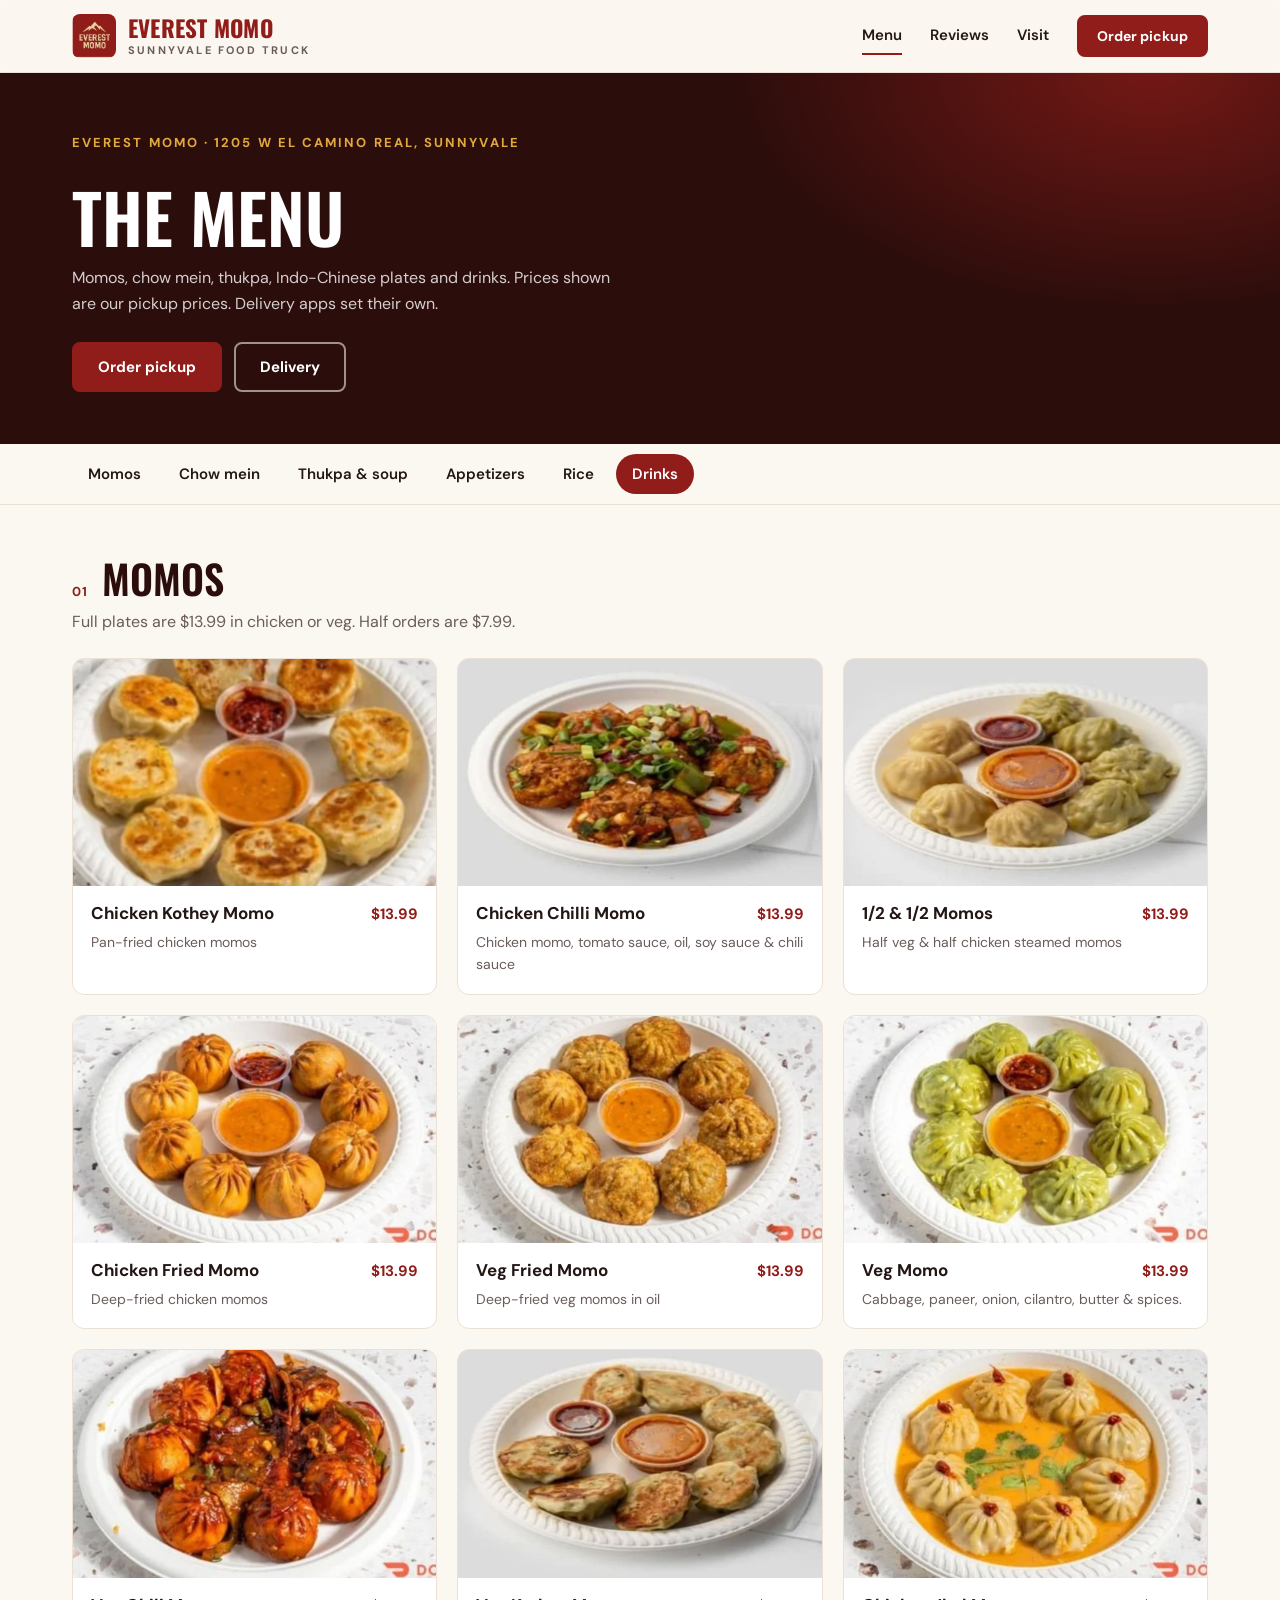
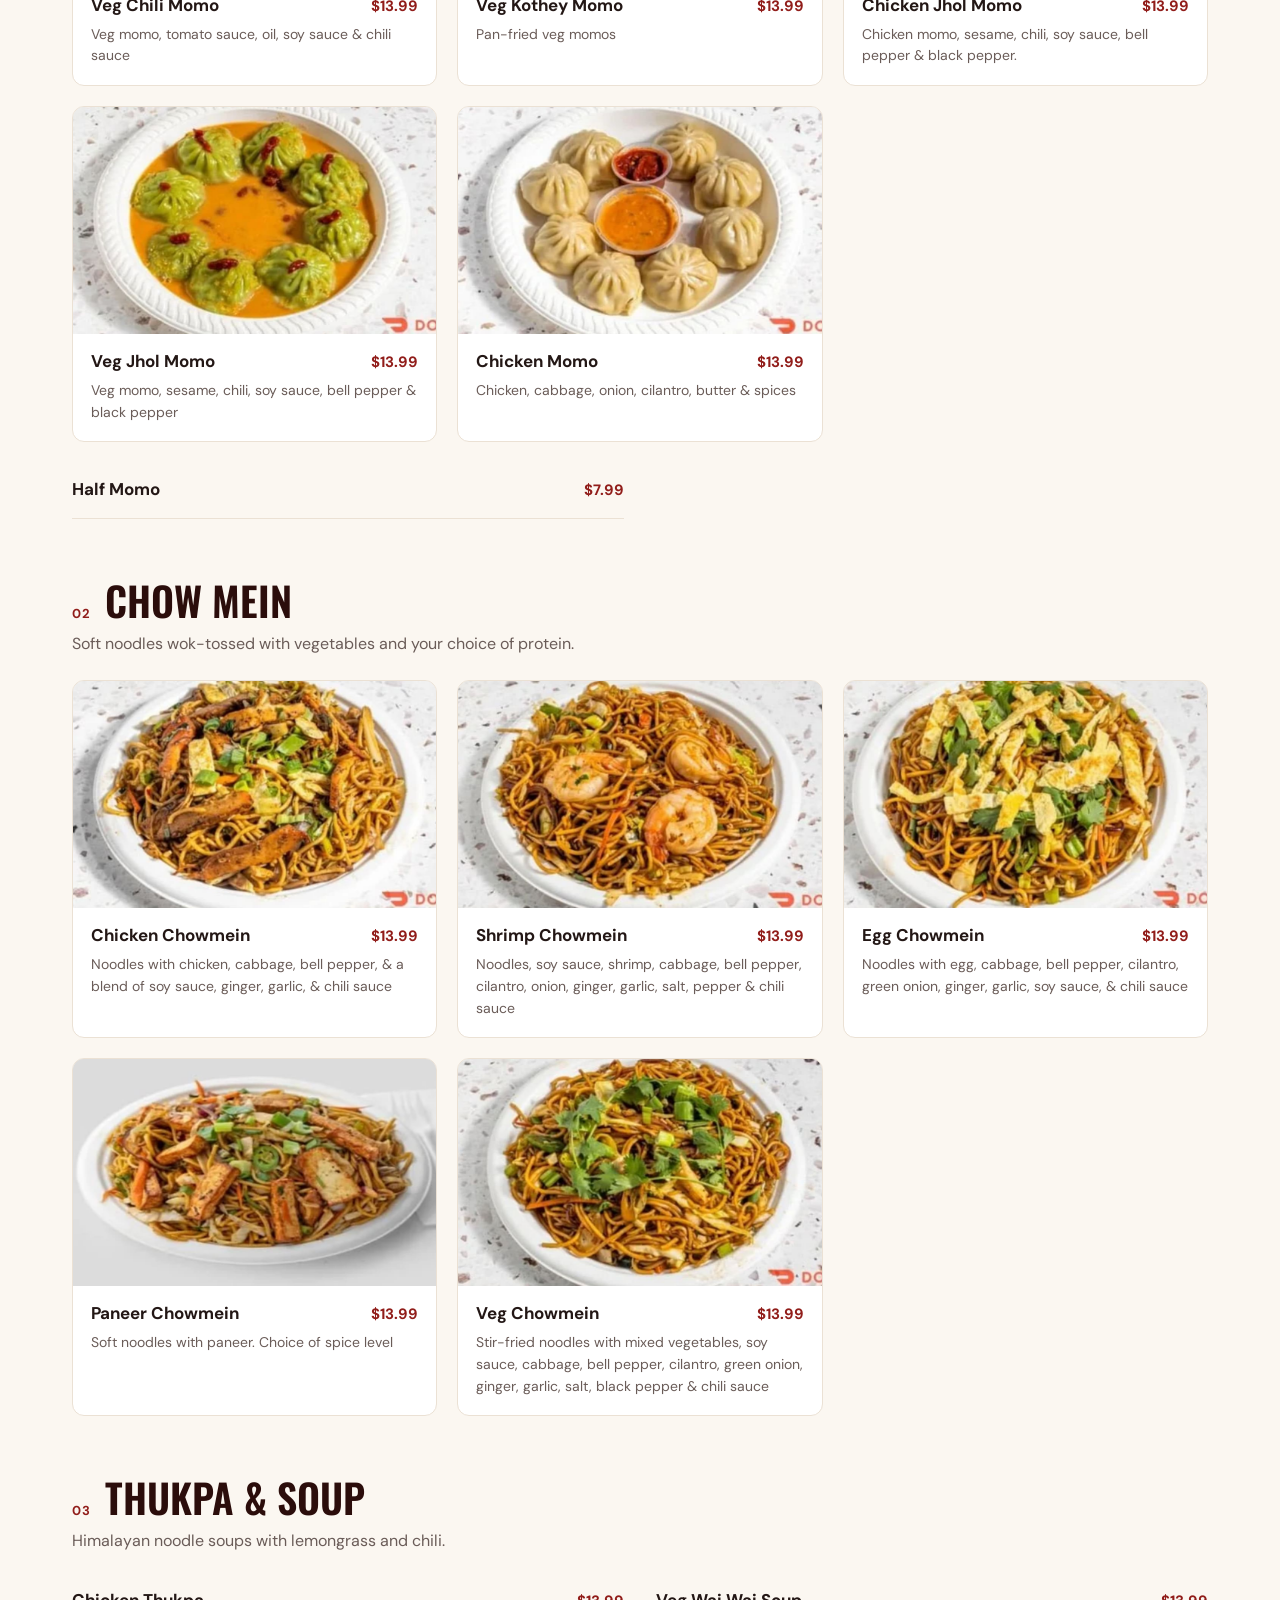
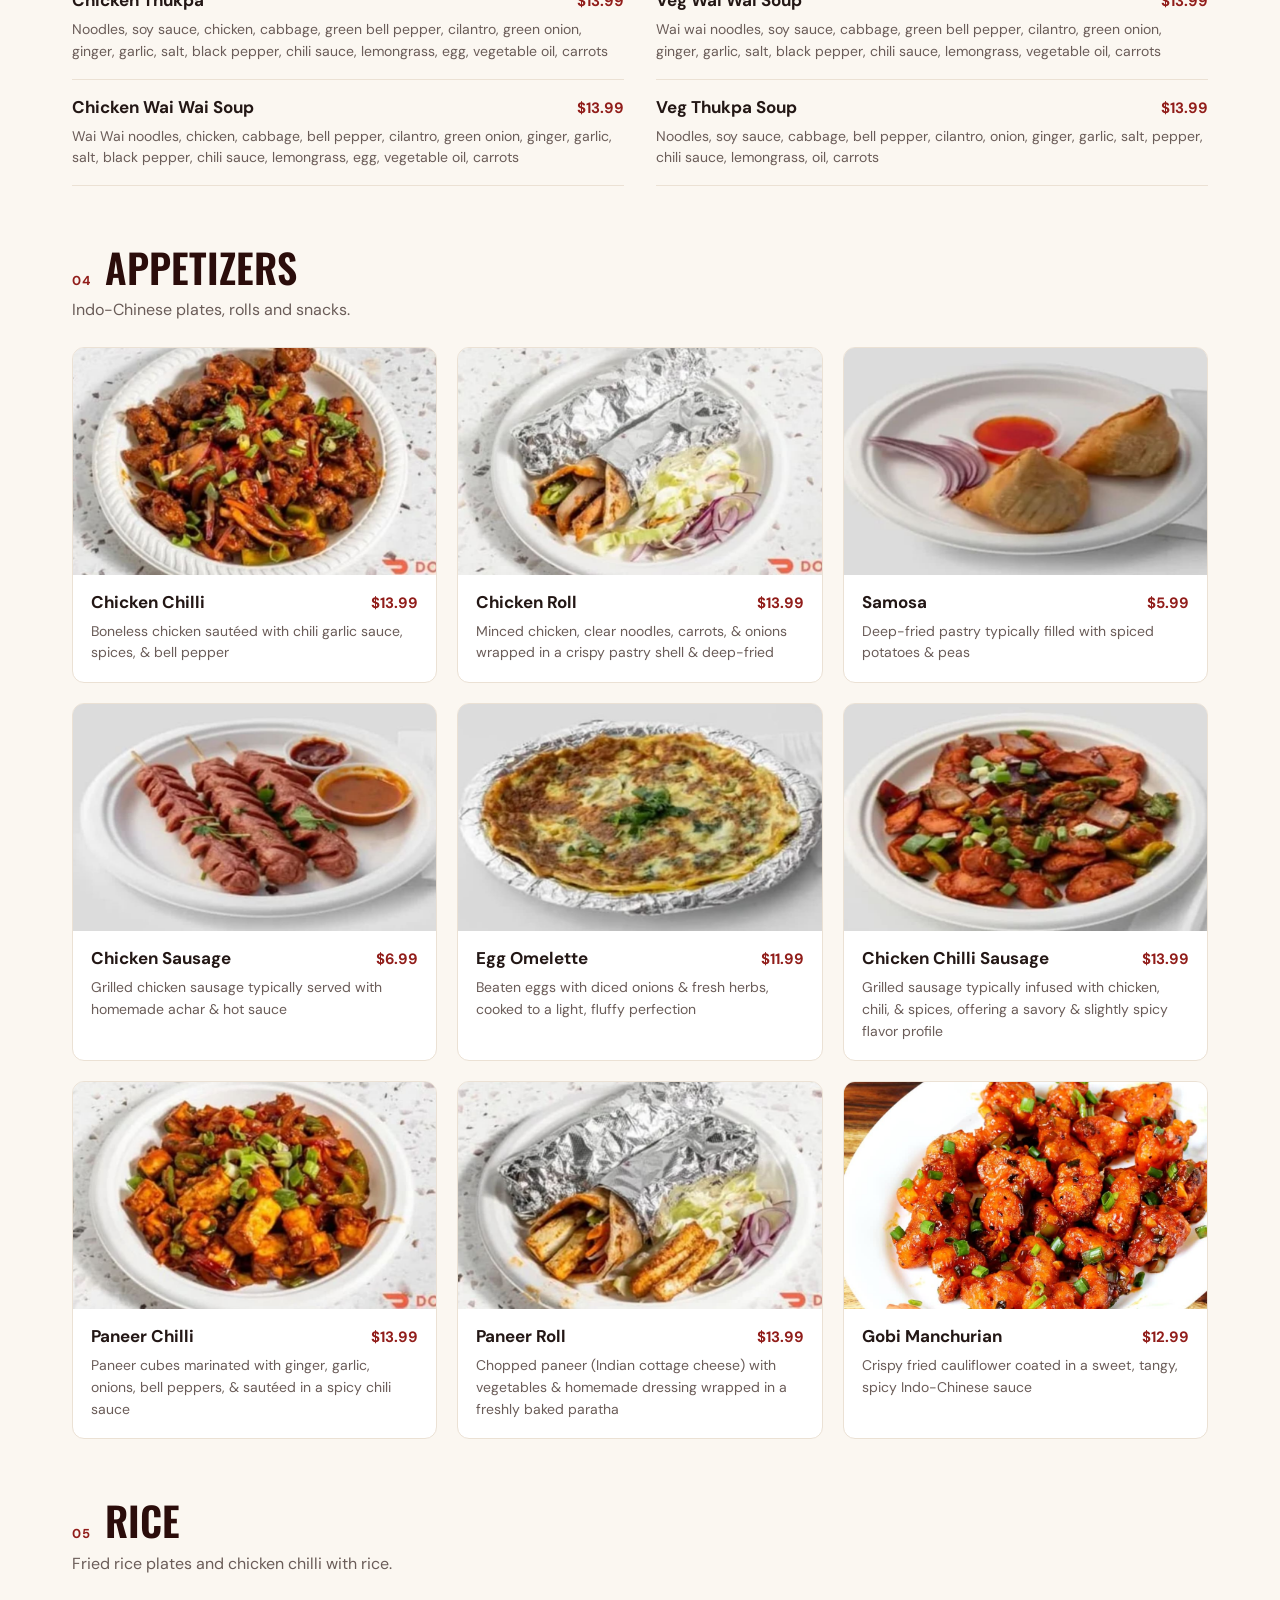
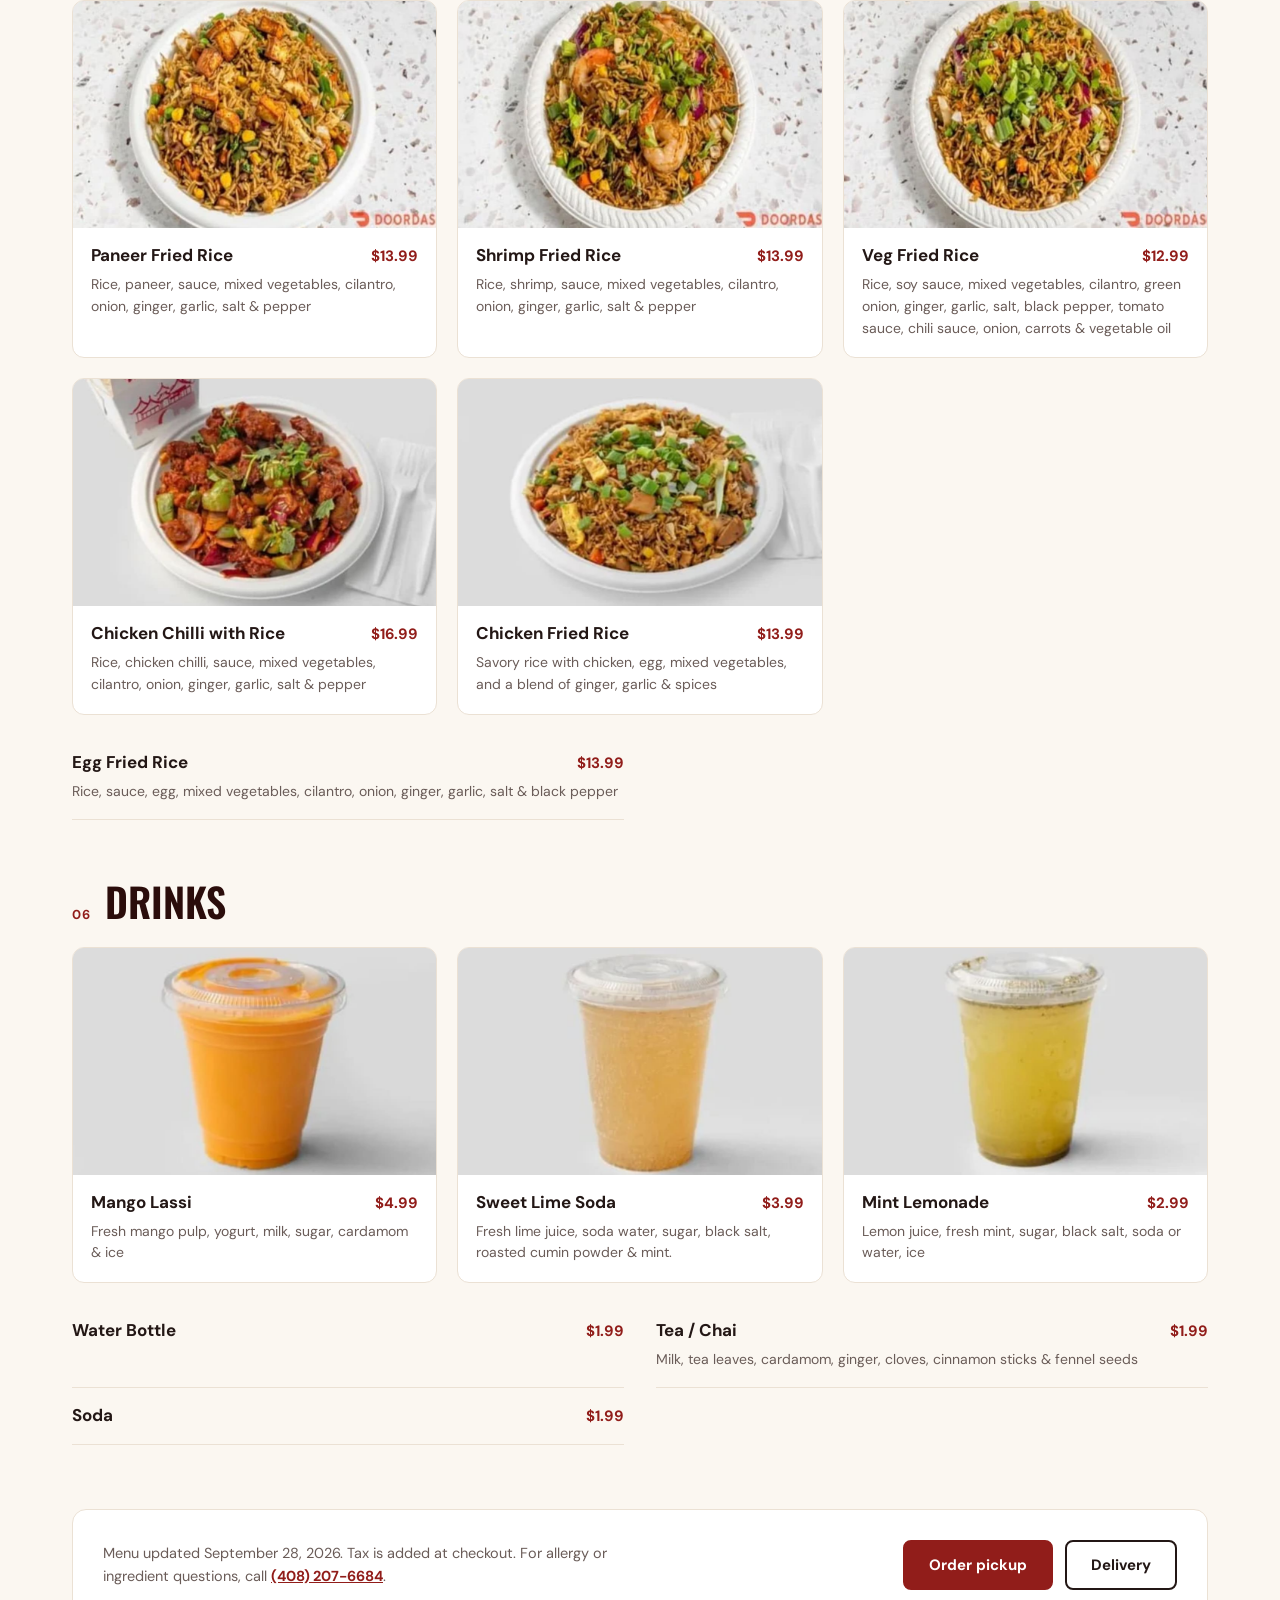
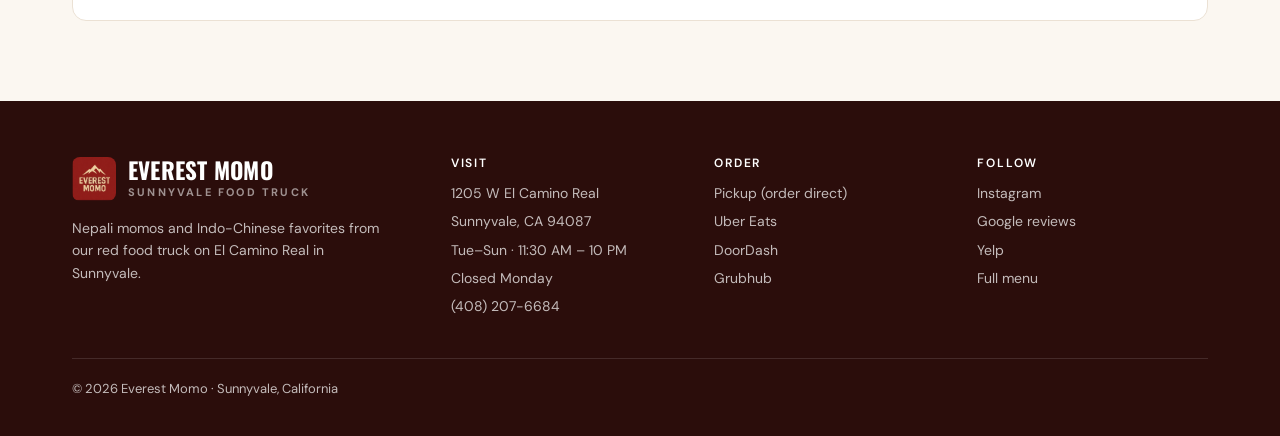
==== commit afeba2ef: "Improve local search: business and menu data, FAQ, hours, redirects Add Restaurant, Menu (42 items)," ====
--- a/menu/index.html
+++ b/menu/index.html
@@ -2,13 +2,15 @@
 <html lang="en">
 <head>
 <meta charset="utf-8"><meta name="viewport" content="width=device-width, initial-scale=1">
-<title>Menu | Everest Momo, Sunnyvale</title><meta name="description" content="Full Everest Momo menu with prices: momos, chow mein, thukpa, appetizers, rice plates and drinks. Order pickup online from our Sunnyvale food truck."><meta name="theme-color" content="#2b0d0b">
+<title>Menu &amp; Prices | Everest Momo, Sunnyvale</title><meta name="description" content="Full Everest Momo menu with prices: momos, chow mein, thukpa, appetizers, rice plates and drinks. Order pickup online from our Sunnyvale food truck."><meta name="robots" content="index, follow, max-image-preview:large"><meta name="theme-color" content="#2b0d0b">
 <link rel="icon" href="../assets/logo.png" type="image/png"><link rel="apple-touch-icon" href="../assets/logo.png">
-<meta property="og:type" content="website"><meta property="og:site_name" content="Everest Momo"><meta property="og:title" content="Menu | Everest Momo, Sunnyvale"><meta property="og:description" content="Full Everest Momo menu with prices: momos, chow mein, thukpa, appetizers, rice plates and drinks. Order pickup online from our Sunnyvale food truck.">
+<meta property="og:type" content="website"><meta property="og:locale" content="en_US"><meta property="og:site_name" content="Everest Momo"><meta property="og:title" content="Menu &amp; Prices | Everest Momo, Sunnyvale"><meta property="og:description" content="Full Everest Momo menu with prices: momos, chow mein, thukpa, appetizers, rice plates and drinks. Order pickup online from our Sunnyvale food truck."><link rel="canonical" href="https://everestmomotruck.com/menu/"><meta property="og:url" content="https://everestmomotruck.com/menu/"><meta property="og:image" content="https://everestmomotruck.com/assets/truck.jpg"><meta property="og:image:alt" content="The red Everest Momo food truck"><meta name="twitter:card" content="summary_large_image">
 <link rel="preconnect" href="https://fonts.googleapis.com"><link rel="preconnect" href="https://fonts.gstatic.com" crossorigin>
 <link rel="stylesheet" href="https://fonts.googleapis.com/css2?family=DM+Sans:opsz,wght@9..40,400;9..40,500;9..40,600;9..40,700&family=Oswald:wght@500;600;700&display=swap">
-<link rel="stylesheet" href="../styles.css?v=3">
-<script type="application/ld+json">{"@context": "https://schema.org", "@type": "Restaurant", "name": "Everest Momo", "image": "assets/truck.jpg", "logo": "assets/logo.png", "telephone": "+1-408-207-6684", "servesCuisine": ["Nepalese", "Indo-Chinese", "Indian"], "priceRange": "$10–20", "address": {"@type": "PostalAddress", "streetAddress": "1205 W El Camino Real", "addressLocality": "Sunnyvale", "addressRegion": "CA", "postalCode": "94087", "addressCountry": "US"}, "geo": {"@type": "GeoCoordinates", "latitude": 37.374473, "longitude": -122.0564154}, "openingHoursSpecification": {"@type": "OpeningHoursSpecification", "dayOfWeek": ["Monday", "Tuesday", "Wednesday", "Thursday", "Friday", "Saturday", "Sunday"], "opens": "11:30", "closes": "22:00"}, "hasMenu": "menu/", "sameAs": ["https://www.instagram.com/everestmomo1909/"], "potentialAction": {"@type": "OrderAction", "target": "https://o.spoton.com/BL-8ED3-028B-2F84"}}</script>
+<link rel="stylesheet" href="../styles.css?v=4">
+<script type="application/ld+json">{"@context": "https://schema.org", "@type": "Restaurant", "@id": "https://everestmomotruck.com/#restaurant", "name": "Everest Momo", "url": "https://everestmomotruck.com/", "description": "Nepali food truck in Sunnyvale serving momos, chow mein, thukpa and Indo-Chinese dishes.", "image": ["https://everestmomotruck.com/assets/truck.jpg", "https://everestmomotruck.com/assets/menu/chicken-momo.jpg", "https://everestmomotruck.com/assets/menu/veg-chili-momo.jpg"], "logo": "https://everestmomotruck.com/assets/logo.png", "telephone": "+1-408-207-6684", "servesCuisine": ["Nepalese", "Himalayan", "Indo-Chinese", "Momos"], "priceRange": "$10–20", "address": {"@type": "PostalAddress", "streetAddress": "1205 W El Camino Real", "addressLocality": "Sunnyvale", "addressRegion": "CA", "postalCode": "94087", "addressCountry": "US"}, "geo": {"@type": "GeoCoordinates", "latitude": 37.374473, "longitude": -122.0564154}, "hasMap": "https://maps.google.com/?cid=6776521210204491528", "areaServed": [{"@type": "City", "name": "Sunnyvale"}, {"@type": "City", "name": "Mountain View"}, {"@type": "City", "name": "Cupertino"}, {"@type": "City", "name": "Los Altos"}, {"@type": "City", "name": "Santa Clara"}], "openingHoursSpecification": {"@type": "OpeningHoursSpecification", "dayOfWeek": ["Tuesday", "Wednesday", "Thursday", "Friday", "Saturday", "Sunday"], "opens": "11:30", "closes": "22:00"}, "acceptsReservations": false, "hasMenu": "https://everestmomotruck.com/menu/", "sameAs": ["https://www.instagram.com/everestmomo1909/", "https://www.yelp.com/biz/everest-momo-sunnyvale-5", "https://maps.google.com/?cid=6776521210204491528"], "potentialAction": [{"@type": "OrderAction", "target": "https://o.spoton.com/BL-8ED3-028B-2F84"}, {"@type": "OrderAction", "target": "https://www.ubereats.com/store/everest-momo-w-el-camino-real-sunnyvale-1205-w-el-camino-real/ZWgvqTUqWvi0kQ3XsI27Cw"}, {"@type": "OrderAction", "target": "https://www.doordash.com/store/everest-momo-sunnyvale-34763419/"}, {"@type": "OrderAction", "target": "https://www.grubhub.com/restaurant/everest-momo-1205-w-el-camino-real-sunnyvale/12244016"}]}</script>
+<script type="application/ld+json">{"@context": "https://schema.org", "@type": "Menu", "@id": "https://everestmomotruck.com/menu/#menu", "name": "Everest Momo menu", "url": "https://everestmomotruck.com/menu/", "inLanguage": "en", "hasMenuSection": [{"@type": "MenuSection", "name": "Momos", "hasMenuItem": [{"@type": "MenuItem", "name": "Chicken Kothey Momo", "offers": {"@type": "Offer", "price": "13.99", "priceCurrency": "USD"}, "description": "Pan-fried chicken momos", "image": "https://everestmomotruck.com/assets/menu/chicken-kothey-momo.jpg"}, {"@type": "MenuItem", "name": "Chicken Chilli Momo", "offers": {"@type": "Offer", "price": "13.99", "priceCurrency": "USD"}, "description": "Chicken momo, tomato sauce, oil, soy sauce & chili sauce", "image": "https://everestmomotruck.com/assets/menu/chicken-chilli-momo.jpg"}, {"@type": "MenuItem", "name": "1/2 & 1/2 Momos", "offers": {"@type": "Offer", "price": "13.99", "priceCurrency": "USD"}, "description": "Half veg & half chicken steamed momos", "image": "https://everestmomotruck.com/assets/menu/half-and-half-momos.jpg"}, {"@type": "MenuItem", "name": "Chicken Fried Momo", "offers": {"@type": "Offer", "price": "13.99", "priceCurrency": "USD"}, "description": "Deep-fried chicken momos", "image": "https://everestmomotruck.com/assets/menu/chicken-fried-momo.jpg"}, {"@type": "MenuItem", "name": "Veg Fried Momo", "offers": {"@type": "Offer", "price": "13.99", "priceCurrency": "USD"}, "description": "Deep-fried veg momos in oil", "image": "https://everestmomotruck.com/assets/menu/veg-fried-momo.jpg"}, {"@type": "MenuItem", "name": "Veg Momo", "offers": {"@type": "Offer", "price": "13.99", "priceCurrency": "USD"}, "description": "Cabbage, paneer, onion, cilantro, butter & spices.", "image": "https://everestmomotruck.com/assets/menu/veg-momo.jpg"}, {"@type": "MenuItem", "name": "Veg Chili Momo", "offers": {"@type": "Offer", "price": "13.99", "priceCurrency": "USD"}, "description": "Veg momo, tomato sauce, oil, soy sauce & chili sauce", "image": "https://everestmomotruck.com/assets/menu/veg-chili-momo.jpg"}, {"@type": "MenuItem", "name": "Veg Kothey Momo", "offers": {"@type": "Offer", "price": "13.99", "priceCurrency": "USD"}, "description": "Pan-fried veg momos", "image": "https://everestmomotruck.com/assets/menu/veg-kothey-momo.jpg"}, {"@type": "MenuItem", "name": "Chicken Jhol Momo", "offers": {"@type": "Offer", "price": "13.99", "priceCurrency": "USD"}, "description": "Chicken momo, sesame, chili, soy sauce, bell pepper & black pepper.", "image": "https://everestmomotruck.com/assets/menu/chicken-jhol-momo.jpg"}, {"@type": "MenuItem", "name": "Veg Jhol Momo", "offers": {"@type": "Offer", "price": "13.99", "priceCurrency": "USD"}, "description": "Veg momo, sesame, chili, soy sauce, bell pepper & black pepper", "image": "https://everestmomotruck.com/assets/menu/veg-jhol-momo.jpg"}, {"@type": "MenuItem", "name": "Chicken Momo", "offers": {"@type": "Offer", "price": "13.99", "priceCurrency": "USD"}, "description": "Chicken, cabbage, onion, cilantro, butter & spices", "image": "https://everestmomotruck.com/assets/menu/chicken-momo.jpg"}, {"@type": "MenuItem", "name": "Half Momo", "offers": {"@type": "Offer", "price": "7.99", "priceCurrency": "USD"}}]}, {"@type": "MenuSection", "name": "Chow mein", "hasMenuItem": [{"@type": "MenuItem", "name": "Chicken Chowmein", "offers": {"@type": "Offer", "price": "13.99", "priceCurrency": "USD"}, "description": "Noodles with chicken, cabbage, bell pepper, & a blend of soy sauce, ginger, garlic, & chili sauce", "image": "https://everestmomotruck.com/assets/menu/chicken-chowmein.jpg"}, {"@type": "MenuItem", "name": "Shrimp Chowmein", "offers": {"@type": "Offer", "price": "13.99", "priceCurrency": "USD"}, "description": "Noodles, soy sauce, shrimp, cabbage, bell pepper, cilantro, onion, ginger, garlic, salt, pepper & chili sauce", "image": "https://everestmomotruck.com/assets/menu/shrimp-chowmein.jpg"}, {"@type": "MenuItem", "name": "Egg Chowmein", "offers": {"@type": "Offer", "price": "13.99", "priceCurrency": "USD"}, "description": "Noodles with egg, cabbage, bell pepper, cilantro, green onion, ginger, garlic, soy sauce, & chili sauce", "image": "https://everestmomotruck.com/assets/menu/egg-chowmein.jpg"}, {"@type": "MenuItem", "name": "Paneer Chowmein", "offers": {"@type": "Offer", "price": "13.99", "priceCurrency": "USD"}, "description": "Soft noodles with paneer. Choice of spice level", "image": "https://everestmomotruck.com/assets/menu/paneer-chowmein.jpg"}, {"@type": "MenuItem", "name": "Veg Chowmein", "offers": {"@type": "Offer", "price": "13.99", "priceCurrency": "USD"}, "description": "Stir-fried noodles with mixed vegetables, soy sauce, cabbage, bell pepper, cilantro, green onion, ginger, garlic, salt, black pepper & chili sauce", "image": "https://everestmomotruck.com/assets/menu/veg-chowmein.jpg"}]}, {"@type": "MenuSection", "name": "Thukpa & soup", "hasMenuItem": [{"@type": "MenuItem", "name": "Chicken Thukpa", "offers": {"@type": "Offer", "price": "13.99", "priceCurrency": "USD"}, "description": "Noodles, soy sauce, chicken, cabbage, green bell pepper, cilantro, green onion, ginger, garlic, salt, black pepper, chili sauce, lemongrass, egg, vegetable oil, carrots"}, {"@type": "MenuItem", "name": "Veg Wai Wai Soup", "offers": {"@type": "Offer", "price": "13.99", "priceCurrency": "USD"}, "description": "Wai wai noodles, soy sauce, cabbage, green bell pepper, cilantro, green onion, ginger, garlic, salt, black pepper, chili sauce, lemongrass, vegetable oil, carrots"}, {"@type": "MenuItem", "name": "Chicken Wai Wai Soup", "offers": {"@type": "Offer", "price": "13.99", "priceCurrency": "USD"}, "description": "Wai Wai noodles, chicken, cabbage, bell pepper, cilantro, green onion, ginger, garlic, salt, black pepper, chili sauce, lemongrass, egg, vegetable oil, carrots"}, {"@type": "MenuItem", "name": "Veg Thukpa Soup", "offers": {"@type": "Offer", "price": "13.99", "priceCurrency": "USD"}, "description": "Noodles, soy sauce, cabbage, bell pepper, cilantro, onion, ginger, garlic, salt, pepper, chili sauce, lemongrass, oil, carrots"}]}, {"@type": "MenuSection", "name": "Appetizers", "hasMenuItem": [{"@type": "MenuItem", "name": "Chicken Chilli", "offers": {"@type": "Offer", "price": "13.99", "priceCurrency": "USD"}, "description": "Boneless chicken sautéed with chili garlic sauce, spices, & bell pepper", "image": "https://everestmomotruck.com/assets/menu/chicken-chilli.jpg"}, {"@type": "MenuItem", "name": "Chicken Roll", "offers": {"@type": "Offer", "price": "13.99", "priceCurrency": "USD"}, "description": "Minced chicken, clear noodles, carrots, & onions wrapped in a crispy pastry shell & deep-fried", "image": "https://everestmomotruck.com/assets/menu/chicken-roll.jpg"}, {"@type": "MenuItem", "name": "Samosa", "offers": {"@type": "Offer", "price": "5.99", "priceCurrency": "USD"}, "description": "Deep-fried pastry typically filled with spiced potatoes & peas", "image": "https://everestmomotruck.com/assets/menu/samosa.jpg"}, {"@type": "MenuItem", "name": "Chicken Sausage", "offers": {"@type": "Offer", "price": "6.99", "priceCurrency": "USD"}, "description": "Grilled chicken sausage typically served with homemade achar & hot sauce", "image": "https://everestmomotruck.com/assets/menu/chicken-sausage.jpg"}, {"@type": "MenuItem", "name": "Egg Omelette", "offers": {"@type": "Offer", "price": "11.99", "priceCurrency": "USD"}, "description": "Beaten eggs with diced onions & fresh herbs, cooked to a light, fluffy perfection", "image": "https://everestmomotruck.com/assets/menu/egg-omelette.jpg"}, {"@type": "MenuItem", "name": "Chicken Chilli Sausage", "offers": {"@type": "Offer", "price": "13.99", "priceCurrency": "USD"}, "description": "Grilled sausage typically infused with chicken, chili, & spices, offering a savory & slightly spicy flavor profile", "image": "https://everestmomotruck.com/assets/menu/chicken-chilli-sausage.jpg"}, {"@type": "MenuItem", "name": "Paneer Chilli", "offers": {"@type": "Offer", "price": "13.99", "priceCurrency": "USD"}, "description": "Paneer cubes marinated with ginger, garlic, onions, bell peppers, & sautéed in a spicy chili sauce", "image": "https://everestmomotruck.com/assets/menu/paneer-chilli.jpg"}, {"@type": "MenuItem", "name": "Paneer Roll", "offers": {"@type": "Offer", "price": "13.99", "priceCurrency": "USD"}, "description": "Chopped paneer (Indian cottage cheese) with vegetables & homemade dressing wrapped in a freshly baked paratha", "image": "https://everestmomotruck.com/assets/menu/paneer-roll.jpg"}, {"@type": "MenuItem", "name": "Gobi Manchurian", "offers": {"@type": "Offer", "price": "12.99", "priceCurrency": "USD"}, "description": "Crispy fried cauliflower coated in a sweet, tangy, spicy Indo-Chinese sauce", "image": "https://everestmomotruck.com/assets/menu/gobi-manchurian.jpg"}]}, {"@type": "MenuSection", "name": "Rice", "hasMenuItem": [{"@type": "MenuItem", "name": "Paneer Fried Rice", "offers": {"@type": "Offer", "price": "13.99", "priceCurrency": "USD"}, "description": "Rice, paneer, sauce, mixed vegetables, cilantro, onion, ginger, garlic, salt & pepper", "image": "https://everestmomotruck.com/assets/menu/paneer-fried-rice.jpg"}, {"@type": "MenuItem", "name": "Shrimp Fried Rice", "offers": {"@type": "Offer", "price": "13.99", "priceCurrency": "USD"}, "description": "Rice, shrimp, sauce, mixed vegetables, cilantro, onion, ginger, garlic, salt & pepper", "image": "https://everestmomotruck.com/assets/menu/shrimp-fried-rice.jpg"}, {"@type": "MenuItem", "name": "Veg Fried Rice", "offers": {"@type": "Offer", "price": "12.99", "priceCurrency": "USD"}, "description": "Rice, soy sauce, mixed vegetables, cilantro, green onion, ginger, garlic, salt, black pepper, tomato sauce, chili sauce, onion, carrots & vegetable oil", "image": "https://everestmomotruck.com/assets/menu/veg-fried-rice.jpg"}, {"@type": "MenuItem", "name": "Chicken Chilli with Rice", "offers": {"@type": "Offer", "price": "16.99", "priceCurrency": "USD"}, "description": "Rice, chicken chilli, sauce, mixed vegetables, cilantro, onion, ginger, garlic, salt & pepper", "image": "https://everestmomotruck.com/assets/menu/chicken-chilli-with-rice.jpg"}, {"@type": "MenuItem", "name": "Chicken Fried Rice", "offers": {"@type": "Offer", "price": "13.99", "priceCurrency": "USD"}, "description": "Savory rice with chicken, egg, mixed vegetables, and a blend of ginger, garlic & spices", "image": "https://everestmomotruck.com/assets/menu/chicken-fried-rice.jpg"}, {"@type": "MenuItem", "name": "Egg Fried Rice", "offers": {"@type": "Offer", "price": "13.99", "priceCurrency": "USD"}, "description": "Rice, sauce, egg, mixed vegetables, cilantro, onion, ginger, garlic, salt & black pepper"}]}, {"@type": "MenuSection", "name": "Drinks", "hasMenuItem": [{"@type": "MenuItem", "name": "Mango Lassi", "offers": {"@type": "Offer", "price": "4.99", "priceCurrency": "USD"}, "description": "Fresh mango pulp, yogurt, milk, sugar, cardamom & ice", "image": "https://everestmomotruck.com/assets/menu/mango-lassi.jpg"}, {"@type": "MenuItem", "name": "Sweet Lime Soda", "offers": {"@type": "Offer", "price": "3.99", "priceCurrency": "USD"}, "description": "Fresh lime juice, soda water, sugar, black salt, roasted cumin powder & mint.", "image": "https://everestmomotruck.com/assets/menu/sweet-lime-soda.jpg"}, {"@type": "MenuItem", "name": "Mint Lemonade", "offers": {"@type": "Offer", "price": "2.99", "priceCurrency": "USD"}, "description": "Lemon juice, fresh mint, sugar, black salt, soda or water, ice", "image": "https://everestmomotruck.com/assets/menu/mint-lemonade.jpg"}, {"@type": "MenuItem", "name": "Water Bottle", "offers": {"@type": "Offer", "price": "1.99", "priceCurrency": "USD"}}, {"@type": "MenuItem", "name": "Tea / Chai", "offers": {"@type": "Offer", "price": "1.99", "priceCurrency": "USD"}, "description": "Milk, tea leaves, cardamom, ginger, cloves, cinnamon sticks & fennel seeds"}, {"@type": "MenuItem", "name": "Soda", "offers": {"@type": "Offer", "price": "1.99", "priceCurrency": "USD"}}]}]}</script>
+<script type="application/ld+json">{"@context": "https://schema.org", "@type": "BreadcrumbList", "itemListElement": [{"@type": "ListItem", "position": 1, "name": "Home", "item": "https://everestmomotruck.com/"}, {"@type": "ListItem", "position": 2, "name": "Menu", "item": "https://everestmomotruck.com/menu/"}]}</script>
 </head>
 <body class="menu-page">
 <a class="skip-link" href="#main">Skip to content</a>
@@ -24,7 +26,7 @@
 <main id="main">
   <section class="menu-hero">
     <div class="shell">
-      <p class="eyebrow">Everest Momo · Sunnyvale</p>
+      <p class="eyebrow">Everest Momo · 1205 W El Camino Real, Sunnyvale</p>
       <h1>The menu</h1>
       <p>Momos, chow mein, thukpa, Indo-Chinese plates and drinks. Prices shown are our pickup prices. Delivery apps set their own.</p>
       <div class="actions"><a class="button" href="https://o.spoton.com/BL-8ED3-028B-2F84" target="_blank" rel="noopener noreferrer">Order pickup</a><button class="button button-ghost" type="button" data-delivery aria-haspopup="dialog">Delivery</button></div>
@@ -37,22 +39,22 @@
 <footer class="footer"><div class="shell">
   <div class="footer-inner">
     <div><a class="wordmark" href="../index.html" aria-label="Everest Momo, home"><img src="../assets/logo.png" alt="" width="230" height="230"><span><span class="wordmark-name">Everest Momo</span><span class="wordmark-sub">Sunnyvale food truck</span></span></a><p class="footer-about">Nepali momos and Indo-Chinese favorites from our red food truck on El Camino Real in Sunnyvale.</p></div>
-    <div><h3>Visit</h3><ul><li>1205 W El Camino Real</li><li>Sunnyvale, CA 94087</li><li>Every day · 11:30 AM – 10 PM</li><li><a href="tel:+14082076684">(408) 207-6684</a></li></ul></div>
+    <div><h3>Visit</h3><ul><li>1205 W El Camino Real</li><li>Sunnyvale, CA 94087</li><li>Tue–Sun · 11:30 AM – 10 PM</li><li>Closed Monday</li><li><a href="tel:+14082076684">(408) 207-6684</a></li></ul></div>
     <div><h3>Order</h3><ul><li><a href="https://o.spoton.com/BL-8ED3-028B-2F84" target="_blank" rel="noopener noreferrer">Pickup (order direct)</a></li><li><a href="https://www.ubereats.com/store/everest-momo-w-el-camino-real-sunnyvale-1205-w-el-camino-real/ZWgvqTUqWvi0kQ3XsI27Cw" target="_blank" rel="noopener noreferrer">Uber Eats</a></li><li><a href="https://www.doordash.com/store/everest-momo-sunnyvale-34763419/" target="_blank" rel="noopener noreferrer">DoorDash</a></li><li><a href="https://www.grubhub.com/restaurant/everest-momo-1205-w-el-camino-real-sunnyvale/12244016" target="_blank" rel="noopener noreferrer">Grubhub</a></li></ul></div>
-    <div><h3>Follow</h3><ul><li><a href="https://www.instagram.com/everestmomo1909/" target="_blank" rel="noopener noreferrer">Instagram</a></li><li><a href="https://search.google.com/local/reviews?placeid=ChIJZ9e7FVi3j4ARCI8jGyMKC14" target="_blank" rel="noopener noreferrer">Google reviews</a></li><li><a href="../menu/index.html">Full menu</a></li></ul></div>
+    <div><h3>Follow</h3><ul><li><a href="https://www.instagram.com/everestmomo1909/" target="_blank" rel="noopener noreferrer">Instagram</a></li><li><a href="https://search.google.com/local/reviews?placeid=ChIJZ9e7FVi3j4ARCI8jGyMKC14" target="_blank" rel="noopener noreferrer">Google reviews</a></li><li><a href="https://www.yelp.com/biz/everest-momo-sunnyvale-5" target="_blank" rel="noopener noreferrer">Yelp</a></li><li><a href="../menu/index.html">Full menu</a></li></ul></div>
   </div>
   <p class="footer-base">© <span data-year>2026</span> Everest Momo · Sunnyvale, California</p>
 </div></footer>
 <dialog class="modal" id="delivery-dialog" aria-labelledby="delivery-title">
   <button class="modal-close" type="button" data-close aria-label="Close">×</button>
-  <p class="eyebrow">Delivery</p><h2 id="delivery-title">Choose your app</h2>
-  <p>Delivery area, fees and prices are set by each app. Links open in a new tab.</p>
+  <p class="eyebrow">Everest Momo · Sunnyvale</p><h2 id="delivery-title">Delivery</h2>
+  <p>Delivery area, fees and prices are set by each service. Links open in a new tab.</p>
   <a class="provider uber" href="https://www.ubereats.com/store/everest-momo-w-el-camino-real-sunnyvale-1205-w-el-camino-real/ZWgvqTUqWvi0kQ3XsI27Cw" target="_blank" rel="noopener noreferrer">Uber Eats <span aria-hidden="true">→</span></a>
   <a class="provider doordash" href="https://www.doordash.com/store/everest-momo-sunnyvale-34763419/" target="_blank" rel="noopener noreferrer">DoorDash <span aria-hidden="true">→</span></a>
   <a class="provider grubhub" href="https://www.grubhub.com/restaurant/everest-momo-1205-w-el-camino-real-sunnyvale/12244016" target="_blank" rel="noopener noreferrer">Grubhub <span aria-hidden="true">→</span></a>
   <p class="modal-note">Picking up instead? <a href="https://o.spoton.com/BL-8ED3-028B-2F84" target="_blank" rel="noopener noreferrer">Order pickup direct from the truck</a>. It's ready in about 15–25 minutes.</p>
 </dialog>
 <noscript><p class="nojs">Delivery: <a href="https://www.ubereats.com/store/everest-momo-w-el-camino-real-sunnyvale-1205-w-el-camino-real/ZWgvqTUqWvi0kQ3XsI27Cw">Uber Eats</a> · <a href="https://www.doordash.com/store/everest-momo-sunnyvale-34763419/">DoorDash</a> · <a href="https://www.grubhub.com/restaurant/everest-momo-1205-w-el-camino-real-sunnyvale/12244016">Grubhub</a></p></noscript>
-<script src="../site.js" defer></script>
+<script src="../site.js?v=2" defer></script>
 </body>
 </html>
--- a/styles.css
+++ b/styles.css
@@ -78,11 +78,6 @@
 .photo-main img{width:100%;height:100%;object-fit:cover;object-position:62% center}
 .photo-inset{position:absolute;left:0;bottom:0;width:42%;border-radius:14px;overflow:hidden;border:6px solid var(--maroon);box-shadow:0 20px 40px -12px rgba(0,0,0,.55);aspect-ratio:4/3}
 .photo-inset img{width:100%;height:100%;object-fit:cover;object-position:40% center}
-.hero-badge{position:absolute;right:-10px;top:-18px;width:116px;height:116px;border-radius:50%;background:var(--gold);color:var(--maroon);display:grid;place-content:center;text-align:center;text-decoration:none;line-height:1;box-shadow:0 10px 24px -8px rgba(0,0,0,.45);transition:transform .2s}
-.hero-badge:hover{transform:scale(1.04)}
-.hero-badge b{font-family:var(--display);font-size:34px;font-weight:700;display:block}
-.hero-badge i{font-style:normal;font-size:22px;margin-left:2px;vertical-align:4px}
-.hero-badge span{font-size:11px;font-weight:700;letter-spacing:.04em;text-transform:uppercase;margin-top:4px;line-height:1.2}
 
 /* Sections */
 .section{padding:88px 0}
@@ -115,10 +110,6 @@
 
 /* Reviews */
 .reviews{background:#f4ece1;border-bottom:1px solid var(--line)}
-.rating-summary{display:flex;align-items:center;gap:14px}
-.rating-big{font-family:var(--display);font-size:56px;font-weight:600;line-height:1;color:var(--maroon)}
-.rating-summary a{display:block;font-size:14px;font-weight:700;text-decoration:none;margin-top:6px}
-.rating-summary a:hover{color:var(--red)}
 .reviews-grid{display:grid;grid-template-columns:repeat(3,1fr);gap:20px}
 .review{margin:0;background:var(--card);border:1px solid var(--line);border-radius:var(--radius);padding:26px;display:flex;flex-direction:column;gap:14px}
 .review:first-child{grid-column:span 2;background:var(--maroon);color:#fff;border-color:var(--maroon)}
@@ -239,11 +230,7 @@
   .hero-menu-link{padding:6px 0}
   .hero-media{padding-left:14px;padding-bottom:34px}
   .photo-inset{width:46%;border-width:4px}
-  .hero-badge{width:92px;height:92px;right:-4px;top:-14px}
-  .hero-badge b{font-size:26px}
-  .hero-badge i{font-size:17px}
-  .hero-badge span{font-size:9px}
-  .hero:after{height:40px}
+          .hero:after{height:40px}
   .section{padding:60px 0}
   .section-head{flex-direction:column;align-items:flex-start;gap:14px;margin-bottom:26px}
   .dish-grid{grid-template-columns:1fr;gap:16px}
@@ -256,8 +243,7 @@
   .styles{grid-template-columns:1fr 1fr}
   .reviews-grid{grid-template-columns:1fr}
   .review:first-child{grid-column:auto}
-  .rating-big{font-size:44px}
-  .order{padding-top:60px}
+    .order{padding-top:60px}
   .order-card{padding:24px 18px}
   .order-options{grid-template-columns:1fr}
   .info-row{grid-template-columns:76px 1fr;gap:12px}
@@ -287,3 +273,16 @@
   .styles{grid-template-columns:1fr}
 }
 @media (prefers-reduced-motion:reduce){html{scroll-behavior:auto}*,*:before,*:after{transition:none!important}}
+
+/* FAQ */
+.faq-inner{display:grid;grid-template-columns:.8fr 1.2fr;gap:56px;align-items:start}
+.faq-lede{color:var(--muted);font-size:17px;line-height:1.65;margin:18px 0 0;max-width:380px}
+.faq-list{border-top:1px solid var(--line)}
+.faq-item{border-bottom:1px solid var(--line)}
+.faq-item summary{list-style:none;cursor:pointer;display:flex;justify-content:space-between;align-items:center;gap:20px;padding:20px 0;font-weight:700;font-size:17.5px;line-height:1.4}
+.faq-item summary::-webkit-details-marker{display:none}
+.faq-item summary::after{content:"+";flex:none;display:grid;place-items:center;width:30px;height:30px;border-radius:50%;background:var(--maroon);color:#fff;font-size:19px;font-weight:600;transition:transform .2s}
+.faq-item[open] summary::after{transform:rotate(45deg);background:var(--red)}
+.faq-item p{margin:-4px 0 22px;color:var(--muted);font-size:16px;line-height:1.7;max-width:620px}
+@media (max-width:1050px){.faq-inner{grid-template-columns:1fr;gap:28px}}
+@media (max-width:760px){.faq-item summary{font-size:16.5px;padding:18px 0}}
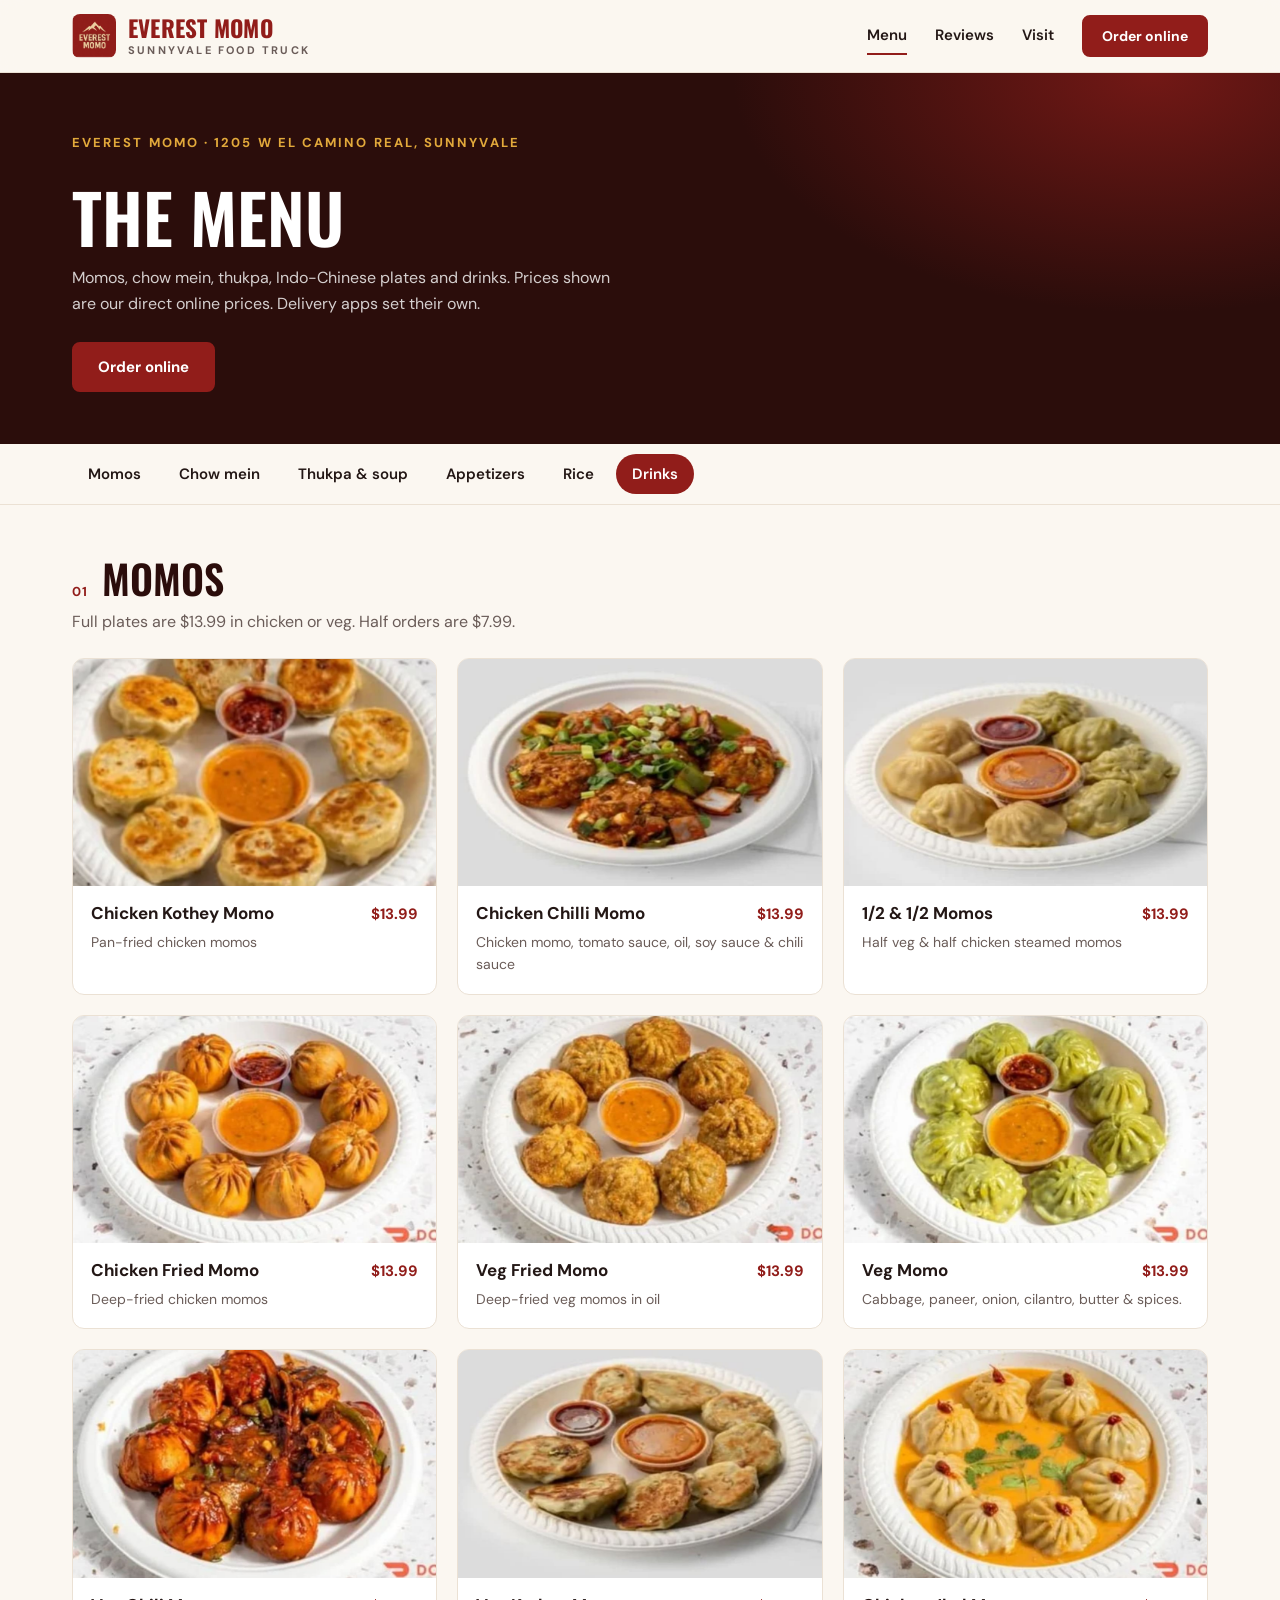
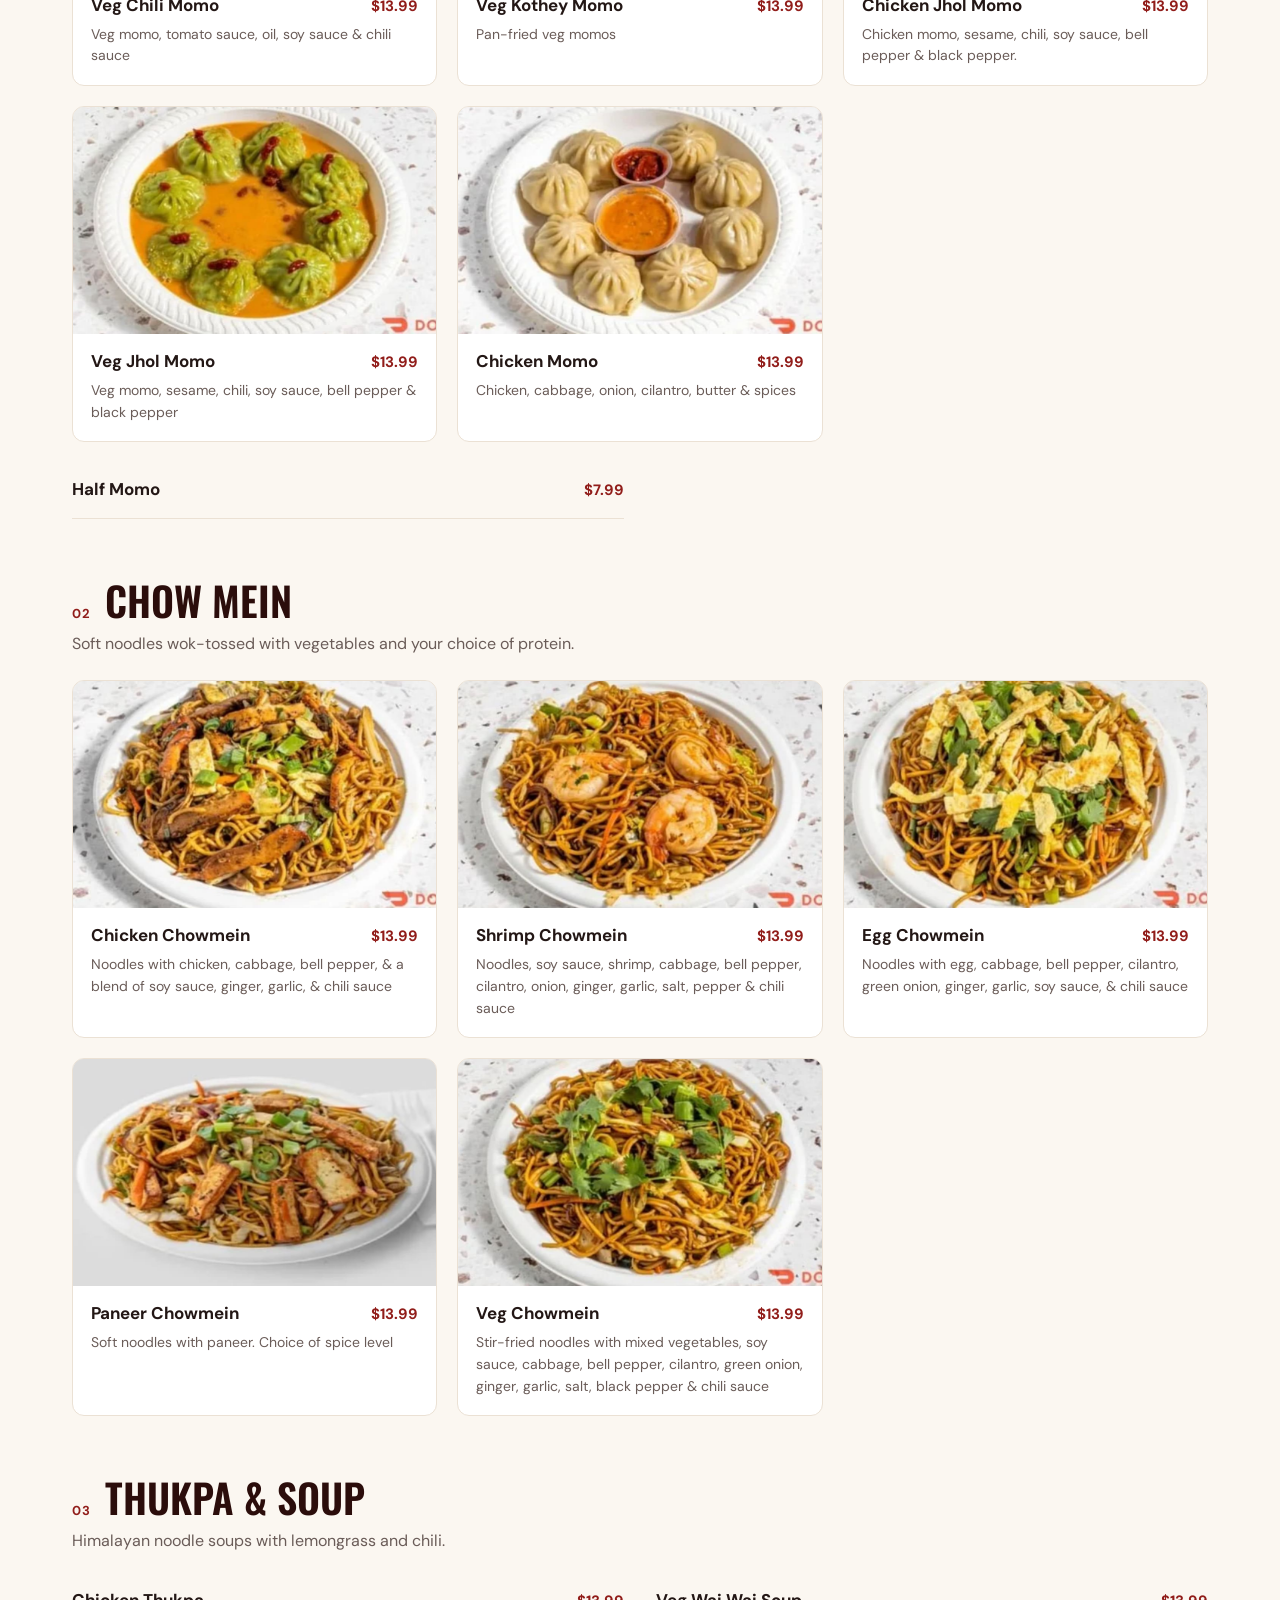
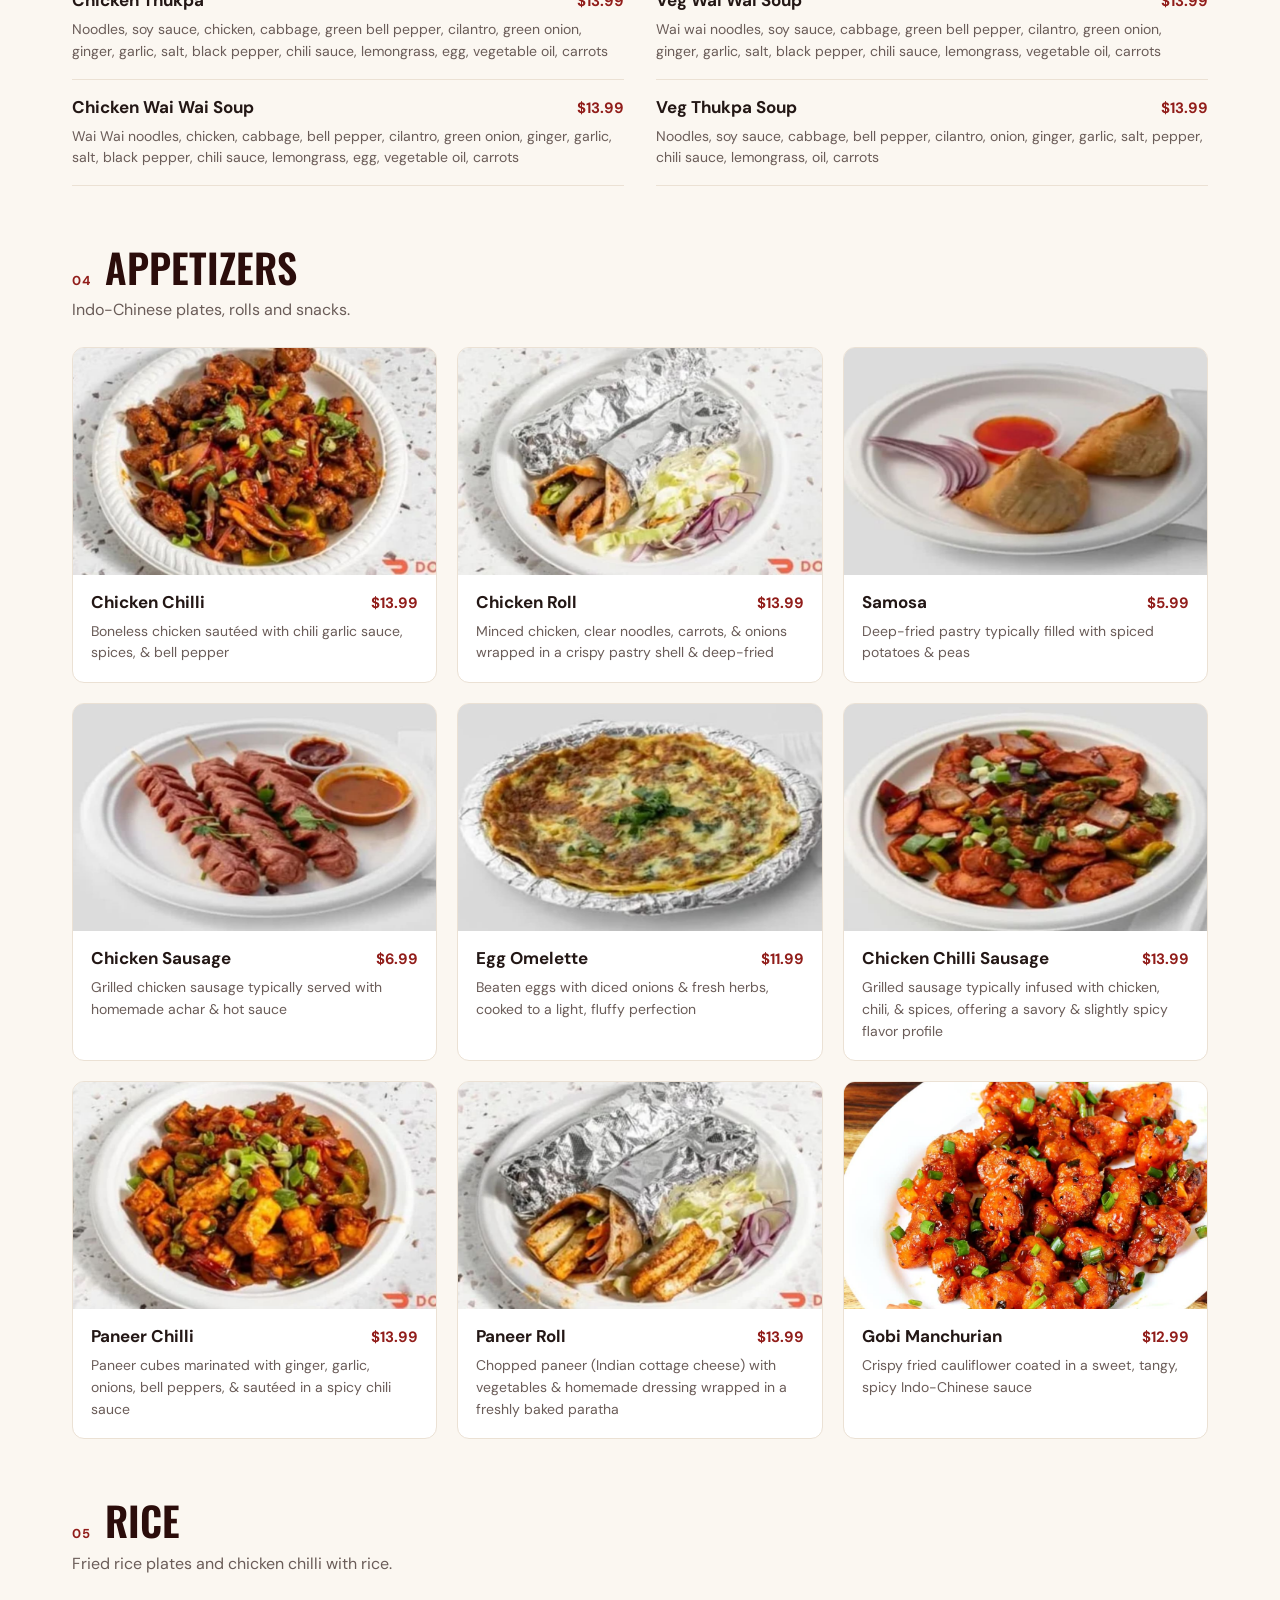
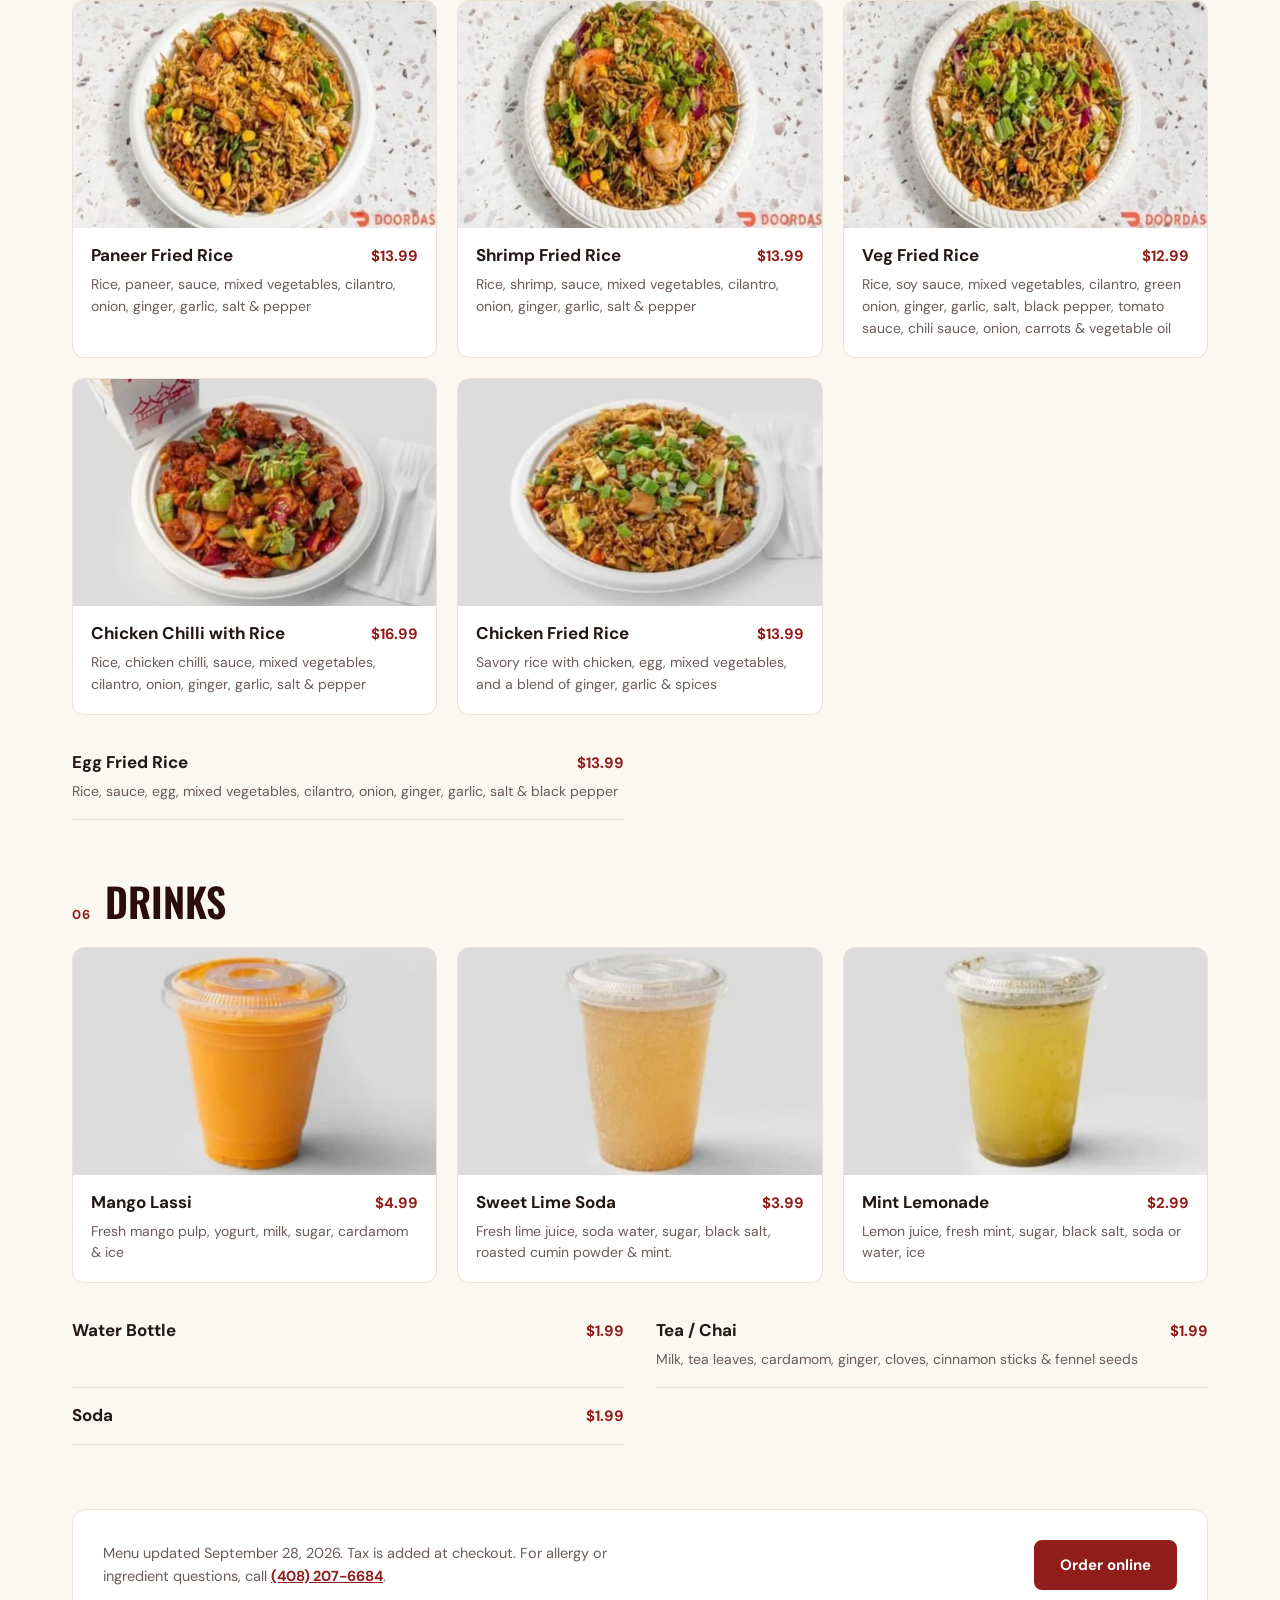
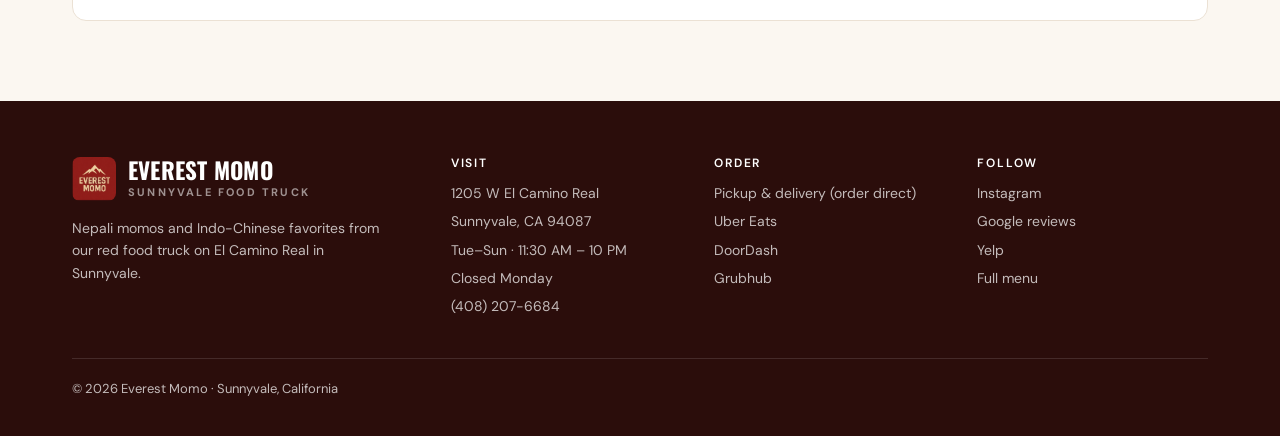
==== commit a36c2888: "Order online button with pickup or delivery; SpotOn now delivers Replace the pickup-only header and " ====
--- a/menu/index.html
+++ b/menu/index.html
@@ -2,12 +2,12 @@
 <html lang="en">
 <head>
 <meta charset="utf-8"><meta name="viewport" content="width=device-width, initial-scale=1">
-<title>Menu &amp; Prices | Everest Momo, Sunnyvale</title><meta name="description" content="Full Everest Momo menu with prices: momos, chow mein, thukpa, appetizers, rice plates and drinks. Order pickup online from our Sunnyvale food truck."><meta name="robots" content="index, follow, max-image-preview:large"><meta name="theme-color" content="#2b0d0b">
+<title>Menu &amp; Prices | Everest Momo, Sunnyvale</title><meta name="description" content="Full Everest Momo menu with prices: momos, chow mein, thukpa, appetizers, rice plates and drinks. Order pickup or delivery online from our Sunnyvale food truck."><meta name="robots" content="index, follow, max-image-preview:large"><meta name="theme-color" content="#2b0d0b">
 <link rel="icon" href="../assets/logo.png" type="image/png"><link rel="apple-touch-icon" href="../assets/logo.png">
-<meta property="og:type" content="website"><meta property="og:locale" content="en_US"><meta property="og:site_name" content="Everest Momo"><meta property="og:title" content="Menu &amp; Prices | Everest Momo, Sunnyvale"><meta property="og:description" content="Full Everest Momo menu with prices: momos, chow mein, thukpa, appetizers, rice plates and drinks. Order pickup online from our Sunnyvale food truck."><link rel="canonical" href="https://everestmomotruck.com/menu/"><meta property="og:url" content="https://everestmomotruck.com/menu/"><meta property="og:image" content="https://everestmomotruck.com/assets/truck.jpg"><meta property="og:image:alt" content="The red Everest Momo food truck"><meta name="twitter:card" content="summary_large_image">
+<meta property="og:type" content="website"><meta property="og:locale" content="en_US"><meta property="og:site_name" content="Everest Momo"><meta property="og:title" content="Menu &amp; Prices | Everest Momo, Sunnyvale"><meta property="og:description" content="Full Everest Momo menu with prices: momos, chow mein, thukpa, appetizers, rice plates and drinks. Order pickup or delivery online from our Sunnyvale food truck."><link rel="canonical" href="https://everestmomotruck.com/menu/"><meta property="og:url" content="https://everestmomotruck.com/menu/"><meta property="og:image" content="https://everestmomotruck.com/assets/truck.jpg"><meta property="og:image:alt" content="The red Everest Momo food truck"><meta name="twitter:card" content="summary_large_image">
 <link rel="preconnect" href="https://fonts.googleapis.com"><link rel="preconnect" href="https://fonts.gstatic.com" crossorigin>
 <link rel="stylesheet" href="https://fonts.googleapis.com/css2?family=DM+Sans:opsz,wght@9..40,400;9..40,500;9..40,600;9..40,700&family=Oswald:wght@500;600;700&display=swap">
-<link rel="stylesheet" href="../styles.css?v=4">
+<link rel="stylesheet" href="../styles.css?v=5">
 <script type="application/ld+json">{"@context": "https://schema.org", "@type": "Restaurant", "@id": "https://everestmomotruck.com/#restaurant", "name": "Everest Momo", "url": "https://everestmomotruck.com/", "description": "Nepali food truck in Sunnyvale serving momos, chow mein, thukpa and Indo-Chinese dishes.", "image": ["https://everestmomotruck.com/assets/truck.jpg", "https://everestmomotruck.com/assets/menu/chicken-momo.jpg", "https://everestmomotruck.com/assets/menu/veg-chili-momo.jpg"], "logo": "https://everestmomotruck.com/assets/logo.png", "telephone": "+1-408-207-6684", "servesCuisine": ["Nepalese", "Himalayan", "Indo-Chinese", "Momos"], "priceRange": "$10–20", "address": {"@type": "PostalAddress", "streetAddress": "1205 W El Camino Real", "addressLocality": "Sunnyvale", "addressRegion": "CA", "postalCode": "94087", "addressCountry": "US"}, "geo": {"@type": "GeoCoordinates", "latitude": 37.374473, "longitude": -122.0564154}, "hasMap": "https://maps.google.com/?cid=6776521210204491528", "areaServed": [{"@type": "City", "name": "Sunnyvale"}, {"@type": "City", "name": "Mountain View"}, {"@type": "City", "name": "Cupertino"}, {"@type": "City", "name": "Los Altos"}, {"@type": "City", "name": "Santa Clara"}], "openingHoursSpecification": {"@type": "OpeningHoursSpecification", "dayOfWeek": ["Tuesday", "Wednesday", "Thursday", "Friday", "Saturday", "Sunday"], "opens": "11:30", "closes": "22:00"}, "acceptsReservations": false, "hasMenu": "https://everestmomotruck.com/menu/", "sameAs": ["https://www.instagram.com/everestmomo1909/", "https://www.yelp.com/biz/everest-momo-sunnyvale-5", "https://maps.google.com/?cid=6776521210204491528"], "potentialAction": [{"@type": "OrderAction", "target": "https://o.spoton.com/BL-8ED3-028B-2F84"}, {"@type": "OrderAction", "target": "https://www.ubereats.com/store/everest-momo-w-el-camino-real-sunnyvale-1205-w-el-camino-real/ZWgvqTUqWvi0kQ3XsI27Cw"}, {"@type": "OrderAction", "target": "https://www.doordash.com/store/everest-momo-sunnyvale-34763419/"}, {"@type": "OrderAction", "target": "https://www.grubhub.com/restaurant/everest-momo-1205-w-el-camino-real-sunnyvale/12244016"}]}</script>
 <script type="application/ld+json">{"@context": "https://schema.org", "@type": "Menu", "@id": "https://everestmomotruck.com/menu/#menu", "name": "Everest Momo menu", "url": "https://everestmomotruck.com/menu/", "inLanguage": "en", "hasMenuSection": [{"@type": "MenuSection", "name": "Momos", "hasMenuItem": [{"@type": "MenuItem", "name": "Chicken Kothey Momo", "offers": {"@type": "Offer", "price": "13.99", "priceCurrency": "USD"}, "description": "Pan-fried chicken momos", "image": "https://everestmomotruck.com/assets/menu/chicken-kothey-momo.jpg"}, {"@type": "MenuItem", "name": "Chicken Chilli Momo", "offers": {"@type": "Offer", "price": "13.99", "priceCurrency": "USD"}, "description": "Chicken momo, tomato sauce, oil, soy sauce & chili sauce", "image": "https://everestmomotruck.com/assets/menu/chicken-chilli-momo.jpg"}, {"@type": "MenuItem", "name": "1/2 & 1/2 Momos", "offers": {"@type": "Offer", "price": "13.99", "priceCurrency": "USD"}, "description": "Half veg & half chicken steamed momos", "image": "https://everestmomotruck.com/assets/menu/half-and-half-momos.jpg"}, {"@type": "MenuItem", "name": "Chicken Fried Momo", "offers": {"@type": "Offer", "price": "13.99", "priceCurrency": "USD"}, "description": "Deep-fried chicken momos", "image": "https://everestmomotruck.com/assets/menu/chicken-fried-momo.jpg"}, {"@type": "MenuItem", "name": "Veg Fried Momo", "offers": {"@type": "Offer", "price": "13.99", "priceCurrency": "USD"}, "description": "Deep-fried veg momos in oil", "image": "https://everestmomotruck.com/assets/menu/veg-fried-momo.jpg"}, {"@type": "MenuItem", "name": "Veg Momo", "offers": {"@type": "Offer", "price": "13.99", "priceCurrency": "USD"}, "description": "Cabbage, paneer, onion, cilantro, butter & spices.", "image": "https://everestmomotruck.com/assets/menu/veg-momo.jpg"}, {"@type": "MenuItem", "name": "Veg Chili Momo", "offers": {"@type": "Offer", "price": "13.99", "priceCurrency": "USD"}, "description": "Veg momo, tomato sauce, oil, soy sauce & chili sauce", "image": "https://everestmomotruck.com/assets/menu/veg-chili-momo.jpg"}, {"@type": "MenuItem", "name": "Veg Kothey Momo", "offers": {"@type": "Offer", "price": "13.99", "priceCurrency": "USD"}, "description": "Pan-fried veg momos", "image": "https://everestmomotruck.com/assets/menu/veg-kothey-momo.jpg"}, {"@type": "MenuItem", "name": "Chicken Jhol Momo", "offers": {"@type": "Offer", "price": "13.99", "priceCurrency": "USD"}, "description": "Chicken momo, sesame, chili, soy sauce, bell pepper & black pepper.", "image": "https://everestmomotruck.com/assets/menu/chicken-jhol-momo.jpg"}, {"@type": "MenuItem", "name": "Veg Jhol Momo", "offers": {"@type": "Offer", "price": "13.99", "priceCurrency": "USD"}, "description": "Veg momo, sesame, chili, soy sauce, bell pepper & black pepper", "image": "https://everestmomotruck.com/assets/menu/veg-jhol-momo.jpg"}, {"@type": "MenuItem", "name": "Chicken Momo", "offers": {"@type": "Offer", "price": "13.99", "priceCurrency": "USD"}, "description": "Chicken, cabbage, onion, cilantro, butter & spices", "image": "https://everestmomotruck.com/assets/menu/chicken-momo.jpg"}, {"@type": "MenuItem", "name": "Half Momo", "offers": {"@type": "Offer", "price": "7.99", "priceCurrency": "USD"}}]}, {"@type": "MenuSection", "name": "Chow mein", "hasMenuItem": [{"@type": "MenuItem", "name": "Chicken Chowmein", "offers": {"@type": "Offer", "price": "13.99", "priceCurrency": "USD"}, "description": "Noodles with chicken, cabbage, bell pepper, & a blend of soy sauce, ginger, garlic, & chili sauce", "image": "https://everestmomotruck.com/assets/menu/chicken-chowmein.jpg"}, {"@type": "MenuItem", "name": "Shrimp Chowmein", "offers": {"@type": "Offer", "price": "13.99", "priceCurrency": "USD"}, "description": "Noodles, soy sauce, shrimp, cabbage, bell pepper, cilantro, onion, ginger, garlic, salt, pepper & chili sauce", "image": "https://everestmomotruck.com/assets/menu/shrimp-chowmein.jpg"}, {"@type": "MenuItem", "name": "Egg Chowmein", "offers": {"@type": "Offer", "price": "13.99", "priceCurrency": "USD"}, "description": "Noodles with egg, cabbage, bell pepper, cilantro, green onion, ginger, garlic, soy sauce, & chili sauce", "image": "https://everestmomotruck.com/assets/menu/egg-chowmein.jpg"}, {"@type": "MenuItem", "name": "Paneer Chowmein", "offers": {"@type": "Offer", "price": "13.99", "priceCurrency": "USD"}, "description": "Soft noodles with paneer. Choice of spice level", "image": "https://everestmomotruck.com/assets/menu/paneer-chowmein.jpg"}, {"@type": "MenuItem", "name": "Veg Chowmein", "offers": {"@type": "Offer", "price": "13.99", "priceCurrency": "USD"}, "description": "Stir-fried noodles with mixed vegetables, soy sauce, cabbage, bell pepper, cilantro, green onion, ginger, garlic, salt, black pepper & chili sauce", "image": "https://everestmomotruck.com/assets/menu/veg-chowmein.jpg"}]}, {"@type": "MenuSection", "name": "Thukpa & soup", "hasMenuItem": [{"@type": "MenuItem", "name": "Chicken Thukpa", "offers": {"@type": "Offer", "price": "13.99", "priceCurrency": "USD"}, "description": "Noodles, soy sauce, chicken, cabbage, green bell pepper, cilantro, green onion, ginger, garlic, salt, black pepper, chili sauce, lemongrass, egg, vegetable oil, carrots"}, {"@type": "MenuItem", "name": "Veg Wai Wai Soup", "offers": {"@type": "Offer", "price": "13.99", "priceCurrency": "USD"}, "description": "Wai wai noodles, soy sauce, cabbage, green bell pepper, cilantro, green onion, ginger, garlic, salt, black pepper, chili sauce, lemongrass, vegetable oil, carrots"}, {"@type": "MenuItem", "name": "Chicken Wai Wai Soup", "offers": {"@type": "Offer", "price": "13.99", "priceCurrency": "USD"}, "description": "Wai Wai noodles, chicken, cabbage, bell pepper, cilantro, green onion, ginger, garlic, salt, black pepper, chili sauce, lemongrass, egg, vegetable oil, carrots"}, {"@type": "MenuItem", "name": "Veg Thukpa Soup", "offers": {"@type": "Offer", "price": "13.99", "priceCurrency": "USD"}, "description": "Noodles, soy sauce, cabbage, bell pepper, cilantro, onion, ginger, garlic, salt, pepper, chili sauce, lemongrass, oil, carrots"}]}, {"@type": "MenuSection", "name": "Appetizers", "hasMenuItem": [{"@type": "MenuItem", "name": "Chicken Chilli", "offers": {"@type": "Offer", "price": "13.99", "priceCurrency": "USD"}, "description": "Boneless chicken sautéed with chili garlic sauce, spices, & bell pepper", "image": "https://everestmomotruck.com/assets/menu/chicken-chilli.jpg"}, {"@type": "MenuItem", "name": "Chicken Roll", "offers": {"@type": "Offer", "price": "13.99", "priceCurrency": "USD"}, "description": "Minced chicken, clear noodles, carrots, & onions wrapped in a crispy pastry shell & deep-fried", "image": "https://everestmomotruck.com/assets/menu/chicken-roll.jpg"}, {"@type": "MenuItem", "name": "Samosa", "offers": {"@type": "Offer", "price": "5.99", "priceCurrency": "USD"}, "description": "Deep-fried pastry typically filled with spiced potatoes & peas", "image": "https://everestmomotruck.com/assets/menu/samosa.jpg"}, {"@type": "MenuItem", "name": "Chicken Sausage", "offers": {"@type": "Offer", "price": "6.99", "priceCurrency": "USD"}, "description": "Grilled chicken sausage typically served with homemade achar & hot sauce", "image": "https://everestmomotruck.com/assets/menu/chicken-sausage.jpg"}, {"@type": "MenuItem", "name": "Egg Omelette", "offers": {"@type": "Offer", "price": "11.99", "priceCurrency": "USD"}, "description": "Beaten eggs with diced onions & fresh herbs, cooked to a light, fluffy perfection", "image": "https://everestmomotruck.com/assets/menu/egg-omelette.jpg"}, {"@type": "MenuItem", "name": "Chicken Chilli Sausage", "offers": {"@type": "Offer", "price": "13.99", "priceCurrency": "USD"}, "description": "Grilled sausage typically infused with chicken, chili, & spices, offering a savory & slightly spicy flavor profile", "image": "https://everestmomotruck.com/assets/menu/chicken-chilli-sausage.jpg"}, {"@type": "MenuItem", "name": "Paneer Chilli", "offers": {"@type": "Offer", "price": "13.99", "priceCurrency": "USD"}, "description": "Paneer cubes marinated with ginger, garlic, onions, bell peppers, & sautéed in a spicy chili sauce", "image": "https://everestmomotruck.com/assets/menu/paneer-chilli.jpg"}, {"@type": "MenuItem", "name": "Paneer Roll", "offers": {"@type": "Offer", "price": "13.99", "priceCurrency": "USD"}, "description": "Chopped paneer (Indian cottage cheese) with vegetables & homemade dressing wrapped in a freshly baked paratha", "image": "https://everestmomotruck.com/assets/menu/paneer-roll.jpg"}, {"@type": "MenuItem", "name": "Gobi Manchurian", "offers": {"@type": "Offer", "price": "12.99", "priceCurrency": "USD"}, "description": "Crispy fried cauliflower coated in a sweet, tangy, spicy Indo-Chinese sauce", "image": "https://everestmomotruck.com/assets/menu/gobi-manchurian.jpg"}]}, {"@type": "MenuSection", "name": "Rice", "hasMenuItem": [{"@type": "MenuItem", "name": "Paneer Fried Rice", "offers": {"@type": "Offer", "price": "13.99", "priceCurrency": "USD"}, "description": "Rice, paneer, sauce, mixed vegetables, cilantro, onion, ginger, garlic, salt & pepper", "image": "https://everestmomotruck.com/assets/menu/paneer-fried-rice.jpg"}, {"@type": "MenuItem", "name": "Shrimp Fried Rice", "offers": {"@type": "Offer", "price": "13.99", "priceCurrency": "USD"}, "description": "Rice, shrimp, sauce, mixed vegetables, cilantro, onion, ginger, garlic, salt & pepper", "image": "https://everestmomotruck.com/assets/menu/shrimp-fried-rice.jpg"}, {"@type": "MenuItem", "name": "Veg Fried Rice", "offers": {"@type": "Offer", "price": "12.99", "priceCurrency": "USD"}, "description": "Rice, soy sauce, mixed vegetables, cilantro, green onion, ginger, garlic, salt, black pepper, tomato sauce, chili sauce, onion, carrots & vegetable oil", "image": "https://everestmomotruck.com/assets/menu/veg-fried-rice.jpg"}, {"@type": "MenuItem", "name": "Chicken Chilli with Rice", "offers": {"@type": "Offer", "price": "16.99", "priceCurrency": "USD"}, "description": "Rice, chicken chilli, sauce, mixed vegetables, cilantro, onion, ginger, garlic, salt & pepper", "image": "https://everestmomotruck.com/assets/menu/chicken-chilli-with-rice.jpg"}, {"@type": "MenuItem", "name": "Chicken Fried Rice", "offers": {"@type": "Offer", "price": "13.99", "priceCurrency": "USD"}, "description": "Savory rice with chicken, egg, mixed vegetables, and a blend of ginger, garlic & spices", "image": "https://everestmomotruck.com/assets/menu/chicken-fried-rice.jpg"}, {"@type": "MenuItem", "name": "Egg Fried Rice", "offers": {"@type": "Offer", "price": "13.99", "priceCurrency": "USD"}, "description": "Rice, sauce, egg, mixed vegetables, cilantro, onion, ginger, garlic, salt & black pepper"}]}, {"@type": "MenuSection", "name": "Drinks", "hasMenuItem": [{"@type": "MenuItem", "name": "Mango Lassi", "offers": {"@type": "Offer", "price": "4.99", "priceCurrency": "USD"}, "description": "Fresh mango pulp, yogurt, milk, sugar, cardamom & ice", "image": "https://everestmomotruck.com/assets/menu/mango-lassi.jpg"}, {"@type": "MenuItem", "name": "Sweet Lime Soda", "offers": {"@type": "Offer", "price": "3.99", "priceCurrency": "USD"}, "description": "Fresh lime juice, soda water, sugar, black salt, roasted cumin powder & mint.", "image": "https://everestmomotruck.com/assets/menu/sweet-lime-soda.jpg"}, {"@type": "MenuItem", "name": "Mint Lemonade", "offers": {"@type": "Offer", "price": "2.99", "priceCurrency": "USD"}, "description": "Lemon juice, fresh mint, sugar, black salt, soda or water, ice", "image": "https://everestmomotruck.com/assets/menu/mint-lemonade.jpg"}, {"@type": "MenuItem", "name": "Water Bottle", "offers": {"@type": "Offer", "price": "1.99", "priceCurrency": "USD"}}, {"@type": "MenuItem", "name": "Tea / Chai", "offers": {"@type": "Offer", "price": "1.99", "priceCurrency": "USD"}, "description": "Milk, tea leaves, cardamom, ginger, cloves, cinnamon sticks & fennel seeds"}, {"@type": "MenuItem", "name": "Soda", "offers": {"@type": "Offer", "price": "1.99", "priceCurrency": "USD"}}]}]}</script>
 <script type="application/ld+json">{"@context": "https://schema.org", "@type": "BreadcrumbList", "itemListElement": [{"@type": "ListItem", "position": 1, "name": "Home", "item": "https://everestmomotruck.com/"}, {"@type": "ListItem", "position": 2, "name": "Menu", "item": "https://everestmomotruck.com/menu/"}]}</script>
@@ -20,7 +20,7 @@
     <a href="../menu/index.html" aria-current="page">Menu</a>
     <a class="nav-hide" href="../index.html#reviews">Reviews</a>
     <a class="nav-hide" href="../index.html#visit">Visit</a>
-    <a class="button button-small" href="https://o.spoton.com/BL-8ED3-028B-2F84" target="_blank" rel="noopener noreferrer">Order pickup</a>
+    <button class="button button-small" type="button" data-order aria-haspopup="dialog">Order online</button>
   </nav>
 </div></header>
 <main id="main">
@@ -28,33 +28,33 @@
     <div class="shell">
       <p class="eyebrow">Everest Momo · 1205 W El Camino Real, Sunnyvale</p>
       <h1>The menu</h1>
-      <p>Momos, chow mein, thukpa, Indo-Chinese plates and drinks. Prices shown are our pickup prices. Delivery apps set their own.</p>
-      <div class="actions"><a class="button" href="https://o.spoton.com/BL-8ED3-028B-2F84" target="_blank" rel="noopener noreferrer">Order pickup</a><button class="button button-ghost" type="button" data-delivery aria-haspopup="dialog">Delivery</button></div>
+      <p>Momos, chow mein, thukpa, Indo-Chinese plates and drinks. Prices shown are our direct online prices. Delivery apps set their own.</p>
+      <div class="actions"><button class="button" type="button" data-order aria-haspopup="dialog">Order online</button></div>
     </div>
   </section>
   <nav class="menu-tabs" aria-label="Menu sections"><div class="shell"><a href="#momos">Momos</a><a href="#noodles">Chow mein</a><a href="#soups">Thukpa & soup</a><a href="#appetizers">Appetizers</a><a href="#rice">Rice</a><a href="#drinks">Drinks</a></div></nav>
   <section class="menu-section" id="momos" aria-labelledby="momos-h"><div class="shell"><h2 id="momos-h"><small>01</small>Momos</h2><p>Full plates are $13.99 in chicken or veg. Half orders are $7.99.</p><div class="menu-grid"><article class="item"><div class="item-photo"><img src="../assets/menu/chicken-kothey-momo.jpg" alt="Chicken Kothey Momo" width="1000" height="600" loading="lazy"></div><div class="item-body"><div class="item-top"><h3>Chicken Kothey Momo</h3><span class="price">$13.99</span></div><p>Pan-fried chicken momos</p></div></article><article class="item"><div class="item-photo"><img src="../assets/menu/chicken-chilli-momo.jpg" alt="Chicken Chilli Momo" width="1000" height="600" loading="lazy"></div><div class="item-body"><div class="item-top"><h3>Chicken Chilli Momo</h3><span class="price">$13.99</span></div><p>Chicken momo, tomato sauce, oil, soy sauce &amp; chili sauce</p></div></article><article class="item"><div class="item-photo"><img src="../assets/menu/half-and-half-momos.jpg" alt="1/2 &amp; 1/2 Momos" width="1000" height="600" loading="lazy"></div><div class="item-body"><div class="item-top"><h3>1/2 &amp; 1/2 Momos</h3><span class="price">$13.99</span></div><p>Half veg &amp; half chicken steamed momos</p></div></article><article class="item"><div class="item-photo"><img src="../assets/menu/chicken-fried-momo.jpg" alt="Chicken Fried Momo" width="1000" height="600" loading="lazy"></div><div class="item-body"><div class="item-top"><h3>Chicken Fried Momo</h3><span class="price">$13.99</span></div><p>Deep-fried chicken momos</p></div></article><article class="item"><div class="item-photo"><img src="../assets/menu/veg-fried-momo.jpg" alt="Veg Fried Momo" width="1000" height="600" loading="lazy"></div><div class="item-body"><div class="item-top"><h3>Veg Fried Momo</h3><span class="price">$13.99</span></div><p>Deep-fried veg momos in oil</p></div></article><article class="item"><div class="item-photo"><img src="../assets/menu/veg-momo.jpg" alt="Veg Momo" width="1000" height="600" loading="lazy"></div><div class="item-body"><div class="item-top"><h3>Veg Momo</h3><span class="price">$13.99</span></div><p>Cabbage, paneer, onion, cilantro, butter &amp; spices.</p></div></article><article class="item"><div class="item-photo"><img src="../assets/menu/veg-chili-momo.jpg" alt="Veg Chili Momo" width="1000" height="600" loading="lazy"></div><div class="item-body"><div class="item-top"><h3>Veg Chili Momo</h3><span class="price">$13.99</span></div><p>Veg momo, tomato sauce, oil, soy sauce &amp; chili sauce</p></div></article><article class="item"><div class="item-photo"><img src="../assets/menu/veg-kothey-momo.jpg" alt="Veg Kothey Momo" width="1000" height="600" loading="lazy"></div><div class="item-body"><div class="item-top"><h3>Veg Kothey Momo</h3><span class="price">$13.99</span></div><p>Pan-fried veg momos</p></div></article><article class="item"><div class="item-photo"><img src="../assets/menu/chicken-jhol-momo.jpg" alt="Chicken Jhol Momo" width="1000" height="600" loading="lazy"></div><div class="item-body"><div class="item-top"><h3>Chicken Jhol Momo</h3><span class="price">$13.99</span></div><p>Chicken momo, sesame, chili, soy sauce, bell pepper &amp; black pepper.</p></div></article><article class="item"><div class="item-photo"><img src="../assets/menu/veg-jhol-momo.jpg" alt="Veg Jhol Momo" width="1000" height="600" loading="lazy"></div><div class="item-body"><div class="item-top"><h3>Veg Jhol Momo</h3><span class="price">$13.99</span></div><p>Veg momo, sesame, chili, soy sauce, bell pepper &amp; black pepper</p></div></article><article class="item"><div class="item-photo"><img src="../assets/menu/chicken-momo.jpg" alt="Chicken Momo" width="1000" height="600" loading="lazy"></div><div class="item-body"><div class="item-top"><h3>Chicken Momo</h3><span class="price">$13.99</span></div><p>Chicken, cabbage, onion, cilantro, butter &amp; spices</p></div></article></div><div class="menu-list"><article class="item item-text"><div class="item-body"><div class="item-top"><h3>Half Momo</h3><span class="price">$7.99</span></div></div></article></div></div></section><section class="menu-section" id="noodles" aria-labelledby="noodles-h"><div class="shell"><h2 id="noodles-h"><small>02</small>Chow mein</h2><p>Soft noodles wok-tossed with vegetables and your choice of protein.</p><div class="menu-grid"><article class="item"><div class="item-photo"><img src="../assets/menu/chicken-chowmein.jpg" alt="Chicken Chowmein" width="1000" height="600" loading="lazy"></div><div class="item-body"><div class="item-top"><h3>Chicken Chowmein</h3><span class="price">$13.99</span></div><p>Noodles with chicken, cabbage, bell pepper, &amp; a blend of soy sauce, ginger, garlic, &amp; chili sauce</p></div></article><article class="item"><div class="item-photo"><img src="../assets/menu/shrimp-chowmein.jpg" alt="Shrimp Chowmein" width="1000" height="600" loading="lazy"></div><div class="item-body"><div class="item-top"><h3>Shrimp Chowmein</h3><span class="price">$13.99</span></div><p>Noodles, soy sauce, shrimp, cabbage, bell pepper, cilantro, onion, ginger, garlic, salt, pepper &amp; chili sauce</p></div></article><article class="item"><div class="item-photo"><img src="../assets/menu/egg-chowmein.jpg" alt="Egg Chowmein" width="1000" height="600" loading="lazy"></div><div class="item-body"><div class="item-top"><h3>Egg Chowmein</h3><span class="price">$13.99</span></div><p>Noodles with egg, cabbage, bell pepper, cilantro, green onion, ginger, garlic, soy sauce, &amp; chili sauce</p></div></article><article class="item"><div class="item-photo"><img src="../assets/menu/paneer-chowmein.jpg" alt="Paneer Chowmein" width="1000" height="600" loading="lazy"></div><div class="item-body"><div class="item-top"><h3>Paneer Chowmein</h3><span class="price">$13.99</span></div><p>Soft noodles with paneer. Choice of spice level</p></div></article><article class="item"><div class="item-photo"><img src="../assets/menu/veg-chowmein.jpg" alt="Veg Chowmein" width="1000" height="600" loading="lazy"></div><div class="item-body"><div class="item-top"><h3>Veg Chowmein</h3><span class="price">$13.99</span></div><p>Stir-fried noodles with mixed vegetables, soy sauce, cabbage, bell pepper, cilantro, green onion, ginger, garlic, salt, black pepper &amp; chili sauce</p></div></article></div></div></section><section class="menu-section" id="soups" aria-labelledby="soups-h"><div class="shell"><h2 id="soups-h"><small>03</small>Thukpa & soup</h2><p>Himalayan noodle soups with lemongrass and chili.</p><div class="menu-list"><article class="item item-text"><div class="item-body"><div class="item-top"><h3>Chicken Thukpa</h3><span class="price">$13.99</span></div><p>Noodles, soy sauce, chicken, cabbage, green bell pepper, cilantro, green onion, ginger, garlic, salt, black pepper, chili sauce, lemongrass, egg, vegetable oil, carrots</p></div></article><article class="item item-text"><div class="item-body"><div class="item-top"><h3>Veg Wai Wai Soup</h3><span class="price">$13.99</span></div><p>Wai wai noodles, soy sauce, cabbage, green bell pepper, cilantro, green onion, ginger, garlic, salt, black pepper, chili sauce, lemongrass, vegetable oil, carrots</p></div></article><article class="item item-text"><div class="item-body"><div class="item-top"><h3>Chicken Wai Wai Soup</h3><span class="price">$13.99</span></div><p>Wai Wai noodles, chicken, cabbage, bell pepper, cilantro, green onion, ginger, garlic, salt, black pepper, chili sauce, lemongrass, egg, vegetable oil, carrots</p></div></article><article class="item item-text"><div class="item-body"><div class="item-top"><h3>Veg Thukpa Soup</h3><span class="price">$13.99</span></div><p>Noodles, soy sauce, cabbage, bell pepper, cilantro, onion, ginger, garlic, salt, pepper, chili sauce, lemongrass, oil, carrots</p></div></article></div></div></section><section class="menu-section" id="appetizers" aria-labelledby="appetizers-h"><div class="shell"><h2 id="appetizers-h"><small>04</small>Appetizers</h2><p>Indo-Chinese plates, rolls and snacks.</p><div class="menu-grid"><article class="item"><div class="item-photo"><img src="../assets/menu/chicken-chilli.jpg" alt="Chicken Chilli" width="1000" height="600" loading="lazy"></div><div class="item-body"><div class="item-top"><h3>Chicken Chilli</h3><span class="price">$13.99</span></div><p>Boneless chicken sautéed with chili garlic sauce, spices, &amp; bell pepper</p></div></article><article class="item"><div class="item-photo"><img src="../assets/menu/chicken-roll.jpg" alt="Chicken Roll" width="1000" height="600" loading="lazy"></div><div class="item-body"><div class="item-top"><h3>Chicken Roll</h3><span class="price">$13.99</span></div><p>Minced chicken, clear noodles, carrots, &amp; onions wrapped in a crispy pastry shell &amp; deep-fried</p></div></article><article class="item"><div class="item-photo"><img src="../assets/menu/samosa.jpg" alt="Samosa" width="1000" height="600" loading="lazy"></div><div class="item-body"><div class="item-top"><h3>Samosa</h3><span class="price">$5.99</span></div><p>Deep-fried pastry typically filled with spiced potatoes &amp; peas</p></div></article><article class="item"><div class="item-photo"><img src="../assets/menu/chicken-sausage.jpg" alt="Chicken Sausage" width="1000" height="600" loading="lazy"></div><div class="item-body"><div class="item-top"><h3>Chicken Sausage</h3><span class="price">$6.99</span></div><p>Grilled chicken sausage typically served with homemade achar &amp; hot sauce</p></div></article><article class="item"><div class="item-photo"><img src="../assets/menu/egg-omelette.jpg" alt="Egg Omelette" width="1000" height="600" loading="lazy"></div><div class="item-body"><div class="item-top"><h3>Egg Omelette</h3><span class="price">$11.99</span></div><p>Beaten eggs with diced onions &amp; fresh herbs, cooked to a light, fluffy perfection</p></div></article><article class="item"><div class="item-photo"><img src="../assets/menu/chicken-chilli-sausage.jpg" alt="Chicken Chilli Sausage" width="1000" height="600" loading="lazy"></div><div class="item-body"><div class="item-top"><h3>Chicken Chilli Sausage</h3><span class="price">$13.99</span></div><p>Grilled sausage typically infused with chicken, chili, &amp; spices, offering a savory &amp; slightly spicy flavor profile</p></div></article><article class="item"><div class="item-photo"><img src="../assets/menu/paneer-chilli.jpg" alt="Paneer Chilli" width="1000" height="600" loading="lazy"></div><div class="item-body"><div class="item-top"><h3>Paneer Chilli</h3><span class="price">$13.99</span></div><p>Paneer cubes marinated with ginger, garlic, onions, bell peppers, &amp; sautéed in a spicy chili sauce</p></div></article><article class="item"><div class="item-photo"><img src="../assets/menu/paneer-roll.jpg" alt="Paneer Roll" width="1000" height="600" loading="lazy"></div><div class="item-body"><div class="item-top"><h3>Paneer Roll</h3><span class="price">$13.99</span></div><p>Chopped paneer (Indian cottage cheese) with vegetables &amp; homemade dressing wrapped in a freshly baked paratha</p></div></article><article class="item"><div class="item-photo"><img src="../assets/menu/gobi-manchurian.jpg" alt="Gobi Manchurian" width="1000" height="600" loading="lazy"></div><div class="item-body"><div class="item-top"><h3>Gobi Manchurian</h3><span class="price">$12.99</span></div><p>Crispy fried cauliflower coated in a sweet, tangy, spicy Indo-Chinese sauce</p></div></article></div></div></section><section class="menu-section" id="rice" aria-labelledby="rice-h"><div class="shell"><h2 id="rice-h"><small>05</small>Rice</h2><p>Fried rice plates and chicken chilli with rice.</p><div class="menu-grid"><article class="item"><div class="item-photo"><img src="../assets/menu/paneer-fried-rice.jpg" alt="Paneer Fried Rice" width="1000" height="600" loading="lazy"></div><div class="item-body"><div class="item-top"><h3>Paneer Fried Rice</h3><span class="price">$13.99</span></div><p>Rice, paneer, sauce, mixed vegetables, cilantro, onion, ginger, garlic, salt &amp; pepper</p></div></article><article class="item"><div class="item-photo"><img src="../assets/menu/shrimp-fried-rice.jpg" alt="Shrimp Fried Rice" width="1000" height="600" loading="lazy"></div><div class="item-body"><div class="item-top"><h3>Shrimp Fried Rice</h3><span class="price">$13.99</span></div><p>Rice, shrimp, sauce, mixed vegetables, cilantro, onion, ginger, garlic, salt &amp; pepper</p></div></article><article class="item"><div class="item-photo"><img src="../assets/menu/veg-fried-rice.jpg" alt="Veg Fried Rice" width="1000" height="600" loading="lazy"></div><div class="item-body"><div class="item-top"><h3>Veg Fried Rice</h3><span class="price">$12.99</span></div><p>Rice, soy sauce, mixed vegetables, cilantro, green onion, ginger, garlic, salt, black pepper, tomato sauce, chili sauce, onion, carrots &amp; vegetable oil</p></div></article><article class="item"><div class="item-photo"><img src="../assets/menu/chicken-chilli-with-rice.jpg" alt="Chicken Chilli with Rice" width="1000" height="600" loading="lazy"></div><div class="item-body"><div class="item-top"><h3>Chicken Chilli with Rice</h3><span class="price">$16.99</span></div><p>Rice, chicken chilli, sauce, mixed vegetables, cilantro, onion, ginger, garlic, salt &amp; pepper</p></div></article><article class="item"><div class="item-photo"><img src="../assets/menu/chicken-fried-rice.jpg" alt="Chicken Fried Rice" width="1000" height="600" loading="lazy"></div><div class="item-body"><div class="item-top"><h3>Chicken Fried Rice</h3><span class="price">$13.99</span></div><p>Savory rice with chicken, egg, mixed vegetables, and a blend of ginger, garlic &amp; spices</p></div></article></div><div class="menu-list"><article class="item item-text"><div class="item-body"><div class="item-top"><h3>Egg Fried Rice</h3><span class="price">$13.99</span></div><p>Rice, sauce, egg, mixed vegetables, cilantro, onion, ginger, garlic, salt &amp; black pepper</p></div></article></div></div></section><section class="menu-section" id="drinks" aria-labelledby="drinks-h"><div class="shell"><h2 id="drinks-h"><small>06</small>Drinks</h2><div class="menu-grid"><article class="item"><div class="item-photo"><img src="../assets/menu/mango-lassi.jpg" alt="Mango Lassi" width="1000" height="600" loading="lazy"></div><div class="item-body"><div class="item-top"><h3>Mango Lassi</h3><span class="price">$4.99</span></div><p>Fresh mango pulp, yogurt, milk, sugar, cardamom &amp; ice</p></div></article><article class="item"><div class="item-photo"><img src="../assets/menu/sweet-lime-soda.jpg" alt="Sweet Lime Soda" width="1000" height="600" loading="lazy"></div><div class="item-body"><div class="item-top"><h3>Sweet Lime Soda</h3><span class="price">$3.99</span></div><p>Fresh lime juice, soda water, sugar, black salt, roasted cumin powder &amp; mint.</p></div></article><article class="item"><div class="item-photo"><img src="../assets/menu/mint-lemonade.jpg" alt="Mint Lemonade" width="1000" height="600" loading="lazy"></div><div class="item-body"><div class="item-top"><h3>Mint Lemonade</h3><span class="price">$2.99</span></div><p>Lemon juice, fresh mint, sugar, black salt, soda or water, ice</p></div></article></div><div class="menu-list"><article class="item item-text"><div class="item-body"><div class="item-top"><h3>Water Bottle</h3><span class="price">$1.99</span></div></div></article><article class="item item-text"><div class="item-body"><div class="item-top"><h3>Tea / Chai</h3><span class="price">$1.99</span></div><p>Milk, tea leaves, cardamom, ginger, cloves, cinnamon sticks &amp; fennel seeds</p></div></article><article class="item item-text"><div class="item-body"><div class="item-top"><h3>Soda</h3><span class="price">$1.99</span></div></div></article></div></div></section>
-  <section class="menu-end"><div class="shell"><div class="menu-end-inner"><p>Menu updated September 28, 2026. Tax is added at checkout. For allergy or ingredient questions, call <a href="tel:+14082076684">(408) 207-6684</a>.</p><div class="actions"><a class="button" href="https://o.spoton.com/BL-8ED3-028B-2F84" target="_blank" rel="noopener noreferrer">Order pickup</a><button class="button button-outline" type="button" data-delivery aria-haspopup="dialog">Delivery</button></div></div></div></section>
+  <section class="menu-end"><div class="shell"><div class="menu-end-inner"><p>Menu updated September 28, 2026. Tax is added at checkout. For allergy or ingredient questions, call <a href="tel:+14082076684">(408) 207-6684</a>.</p><div class="actions"><button class="button" type="button" data-order aria-haspopup="dialog">Order online</button></div></div></div></section>
 </main>
 <footer class="footer"><div class="shell">
   <div class="footer-inner">
     <div><a class="wordmark" href="../index.html" aria-label="Everest Momo, home"><img src="../assets/logo.png" alt="" width="230" height="230"><span><span class="wordmark-name">Everest Momo</span><span class="wordmark-sub">Sunnyvale food truck</span></span></a><p class="footer-about">Nepali momos and Indo-Chinese favorites from our red food truck on El Camino Real in Sunnyvale.</p></div>
     <div><h3>Visit</h3><ul><li>1205 W El Camino Real</li><li>Sunnyvale, CA 94087</li><li>Tue–Sun · 11:30 AM – 10 PM</li><li>Closed Monday</li><li><a href="tel:+14082076684">(408) 207-6684</a></li></ul></div>
-    <div><h3>Order</h3><ul><li><a href="https://o.spoton.com/BL-8ED3-028B-2F84" target="_blank" rel="noopener noreferrer">Pickup (order direct)</a></li><li><a href="https://www.ubereats.com/store/everest-momo-w-el-camino-real-sunnyvale-1205-w-el-camino-real/ZWgvqTUqWvi0kQ3XsI27Cw" target="_blank" rel="noopener noreferrer">Uber Eats</a></li><li><a href="https://www.doordash.com/store/everest-momo-sunnyvale-34763419/" target="_blank" rel="noopener noreferrer">DoorDash</a></li><li><a href="https://www.grubhub.com/restaurant/everest-momo-1205-w-el-camino-real-sunnyvale/12244016" target="_blank" rel="noopener noreferrer">Grubhub</a></li></ul></div>
+    <div><h3>Order</h3><ul><li><a href="https://o.spoton.com/BL-8ED3-028B-2F84" target="_blank" rel="noopener noreferrer">Pickup &amp; delivery (order direct)</a></li><li><a href="https://www.ubereats.com/store/everest-momo-w-el-camino-real-sunnyvale-1205-w-el-camino-real/ZWgvqTUqWvi0kQ3XsI27Cw" target="_blank" rel="noopener noreferrer">Uber Eats</a></li><li><a href="https://www.doordash.com/store/everest-momo-sunnyvale-34763419/" target="_blank" rel="noopener noreferrer">DoorDash</a></li><li><a href="https://www.grubhub.com/restaurant/everest-momo-1205-w-el-camino-real-sunnyvale/12244016" target="_blank" rel="noopener noreferrer">Grubhub</a></li></ul></div>
     <div><h3>Follow</h3><ul><li><a href="https://www.instagram.com/everestmomo1909/" target="_blank" rel="noopener noreferrer">Instagram</a></li><li><a href="https://search.google.com/local/reviews?placeid=ChIJZ9e7FVi3j4ARCI8jGyMKC14" target="_blank" rel="noopener noreferrer">Google reviews</a></li><li><a href="https://www.yelp.com/biz/everest-momo-sunnyvale-5" target="_blank" rel="noopener noreferrer">Yelp</a></li><li><a href="../menu/index.html">Full menu</a></li></ul></div>
   </div>
   <p class="footer-base">© <span data-year>2026</span> Everest Momo · Sunnyvale, California</p>
 </div></footer>
-<dialog class="modal" id="delivery-dialog" aria-labelledby="delivery-title">
+<dialog class="modal" id="order-dialog" aria-labelledby="order-dialog-title">
   <button class="modal-close" type="button" data-close aria-label="Close">×</button>
-  <p class="eyebrow">Everest Momo · Sunnyvale</p><h2 id="delivery-title">Delivery</h2>
-  <p>Delivery area, fees and prices are set by each service. Links open in a new tab.</p>
-  <a class="provider uber" href="https://www.ubereats.com/store/everest-momo-w-el-camino-real-sunnyvale-1205-w-el-camino-real/ZWgvqTUqWvi0kQ3XsI27Cw" target="_blank" rel="noopener noreferrer">Uber Eats <span aria-hidden="true">→</span></a>
-  <a class="provider doordash" href="https://www.doordash.com/store/everest-momo-sunnyvale-34763419/" target="_blank" rel="noopener noreferrer">DoorDash <span aria-hidden="true">→</span></a>
-  <a class="provider grubhub" href="https://www.grubhub.com/restaurant/everest-momo-1205-w-el-camino-real-sunnyvale/12244016" target="_blank" rel="noopener noreferrer">Grubhub <span aria-hidden="true">→</span></a>
-  <p class="modal-note">Picking up instead? <a href="https://o.spoton.com/BL-8ED3-028B-2F84" target="_blank" rel="noopener noreferrer">Order pickup direct from the truck</a>. It's ready in about 15–25 minutes.</p>
+  <p class="eyebrow">Everest Momo · Sunnyvale</p><h2 id="order-dialog-title">Order online</h2>
+  <p>Order direct from our truck. Choose pickup or delivery at checkout.</p>
+  <a class="choice" href="https://o.spoton.com/BL-8ED3-028B-2F84" target="_blank" rel="noopener noreferrer"><span><strong>Pickup</strong><small>Ready in about 15–25 minutes</small></span><span aria-hidden="true">→</span></a>
+  <a class="choice" href="https://o.spoton.com/BL-8ED3-028B-2F84" target="_blank" rel="noopener noreferrer"><span><strong>Delivery</strong><small>Straight from our truck to your door</small></span><span aria-hidden="true">→</span></a>
+  <p class="modal-also">Also on</p>
+  <div class="provider-row"><a class="provider uber" href="https://www.ubereats.com/store/everest-momo-w-el-camino-real-sunnyvale-1205-w-el-camino-real/ZWgvqTUqWvi0kQ3XsI27Cw" target="_blank" rel="noopener noreferrer">Uber Eats</a><a class="provider doordash" href="https://www.doordash.com/store/everest-momo-sunnyvale-34763419/" target="_blank" rel="noopener noreferrer">DoorDash</a><a class="provider grubhub" href="https://www.grubhub.com/restaurant/everest-momo-1205-w-el-camino-real-sunnyvale/12244016" target="_blank" rel="noopener noreferrer">Grubhub</a></div>
 </dialog>
-<noscript><p class="nojs">Delivery: <a href="https://www.ubereats.com/store/everest-momo-w-el-camino-real-sunnyvale-1205-w-el-camino-real/ZWgvqTUqWvi0kQ3XsI27Cw">Uber Eats</a> · <a href="https://www.doordash.com/store/everest-momo-sunnyvale-34763419/">DoorDash</a> · <a href="https://www.grubhub.com/restaurant/everest-momo-1205-w-el-camino-real-sunnyvale/12244016">Grubhub</a></p></noscript>
-<script src="../site.js?v=2" defer></script>
+<noscript><p class="nojs">Order online: <a href="https://o.spoton.com/BL-8ED3-028B-2F84">pickup or delivery</a> · <a href="https://www.ubereats.com/store/everest-momo-w-el-camino-real-sunnyvale-1205-w-el-camino-real/ZWgvqTUqWvi0kQ3XsI27Cw">Uber Eats</a> · <a href="https://www.doordash.com/store/everest-momo-sunnyvale-34763419/">DoorDash</a> · <a href="https://www.grubhub.com/restaurant/everest-momo-1205-w-el-camino-real-sunnyvale/12244016">Grubhub</a></p></noscript>
+<script src="../site.js?v=3" defer></script>
 </body>
 </html>
--- a/styles.css
+++ b/styles.css
@@ -286,3 +286,13 @@
 .faq-item p{margin:-4px 0 22px;color:var(--muted);font-size:16px;line-height:1.7;max-width:620px}
 @media (max-width:1050px){.faq-inner{grid-template-columns:1fr;gap:28px}}
 @media (max-width:760px){.faq-item summary{font-size:16.5px;padding:18px 0}}
+
+/* Order online chooser */
+.choice{display:flex;align-items:center;justify-content:space-between;gap:16px;margin-top:10px;padding:16px 20px;border:2px solid var(--line);border-radius:12px;background:var(--card);color:var(--ink);text-decoration:none;font-size:22px;font-weight:700;transition:border-color .2s,transform .2s}
+.choice:hover{border-color:var(--red);transform:translateY(-2px)}
+.choice strong{display:block;font-family:var(--display);font-weight:600;font-size:22px;text-transform:uppercase;color:var(--maroon)}
+.choice small{display:block;font-size:14px;font-weight:500;color:var(--muted)}
+.modal .modal-also{font-size:13px;font-weight:700;letter-spacing:.12em;text-transform:uppercase;margin:22px 0 0}
+.provider-row{display:grid;grid-template-columns:repeat(3,1fr);gap:8px}
+.provider-row .provider{min-height:44px;justify-content:center;padding:0 8px;font-size:14px}
+.order-option p a{color:var(--red);font-weight:700}
